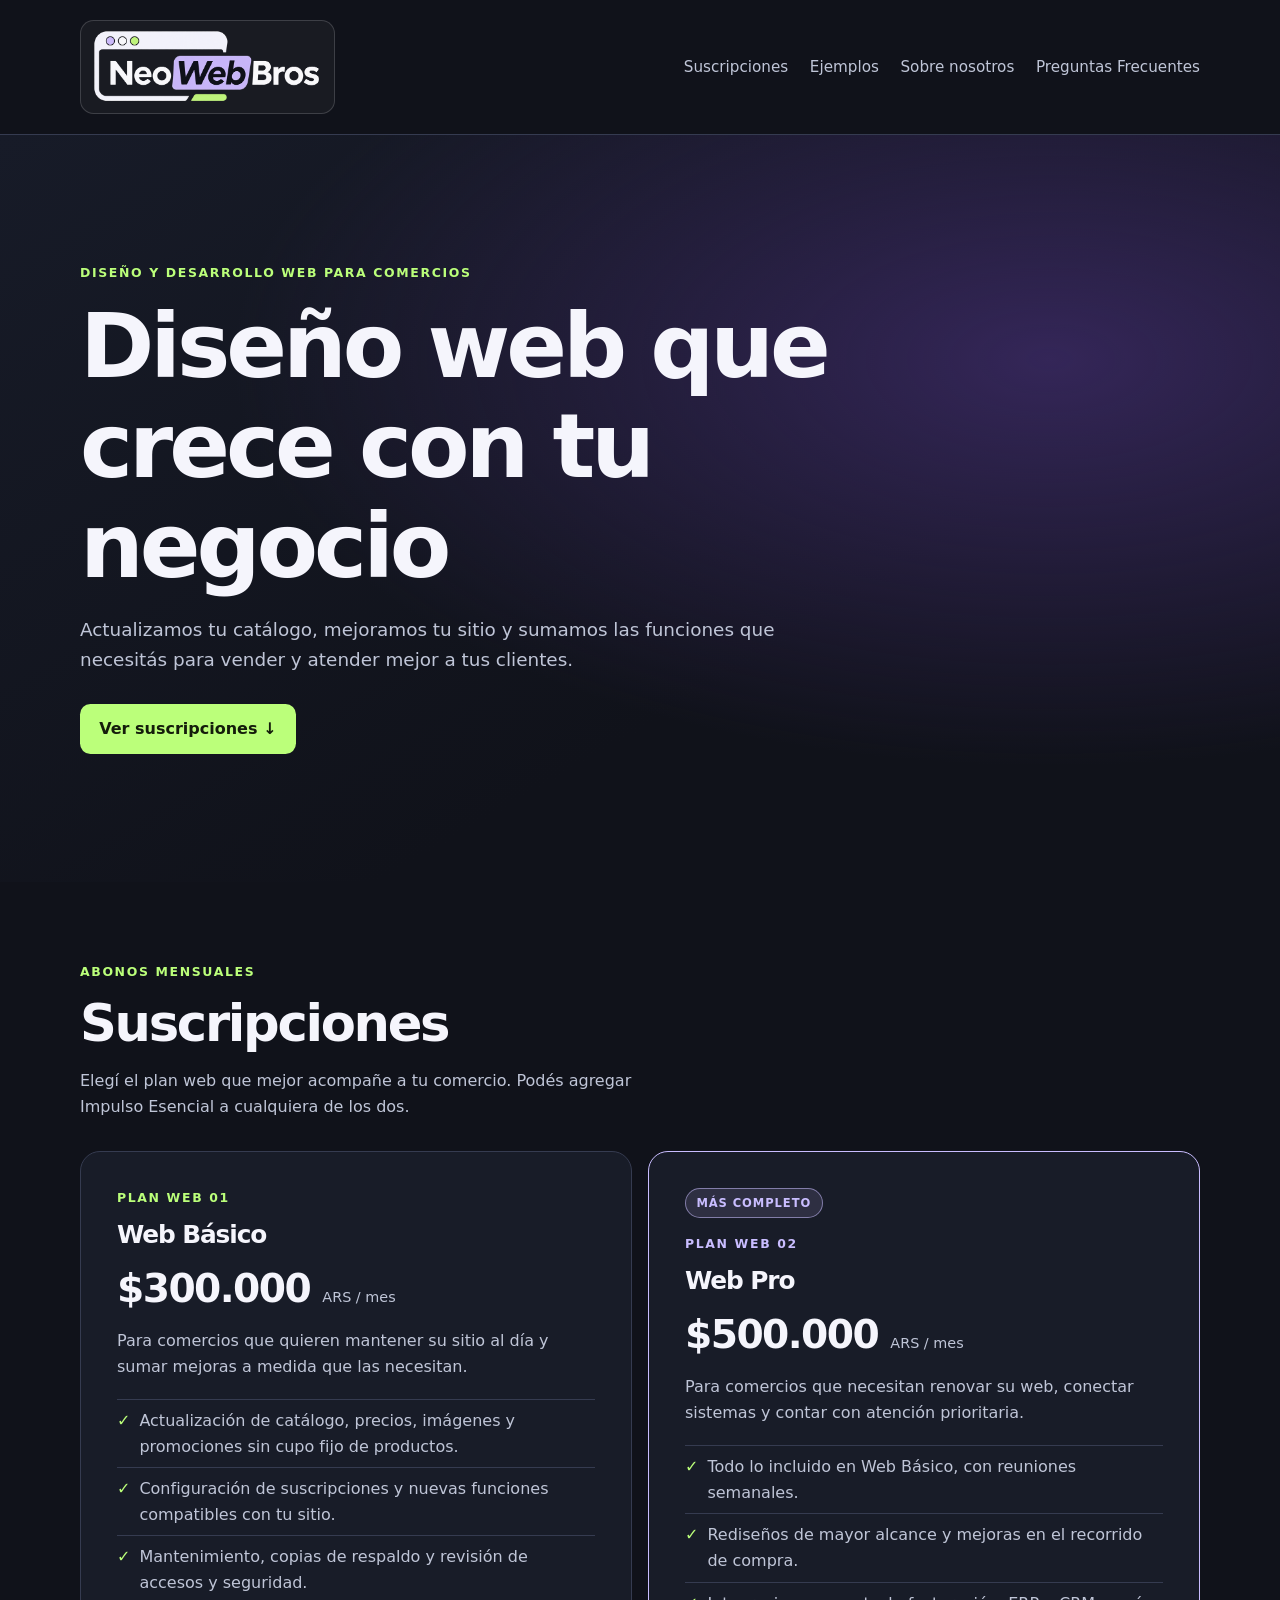
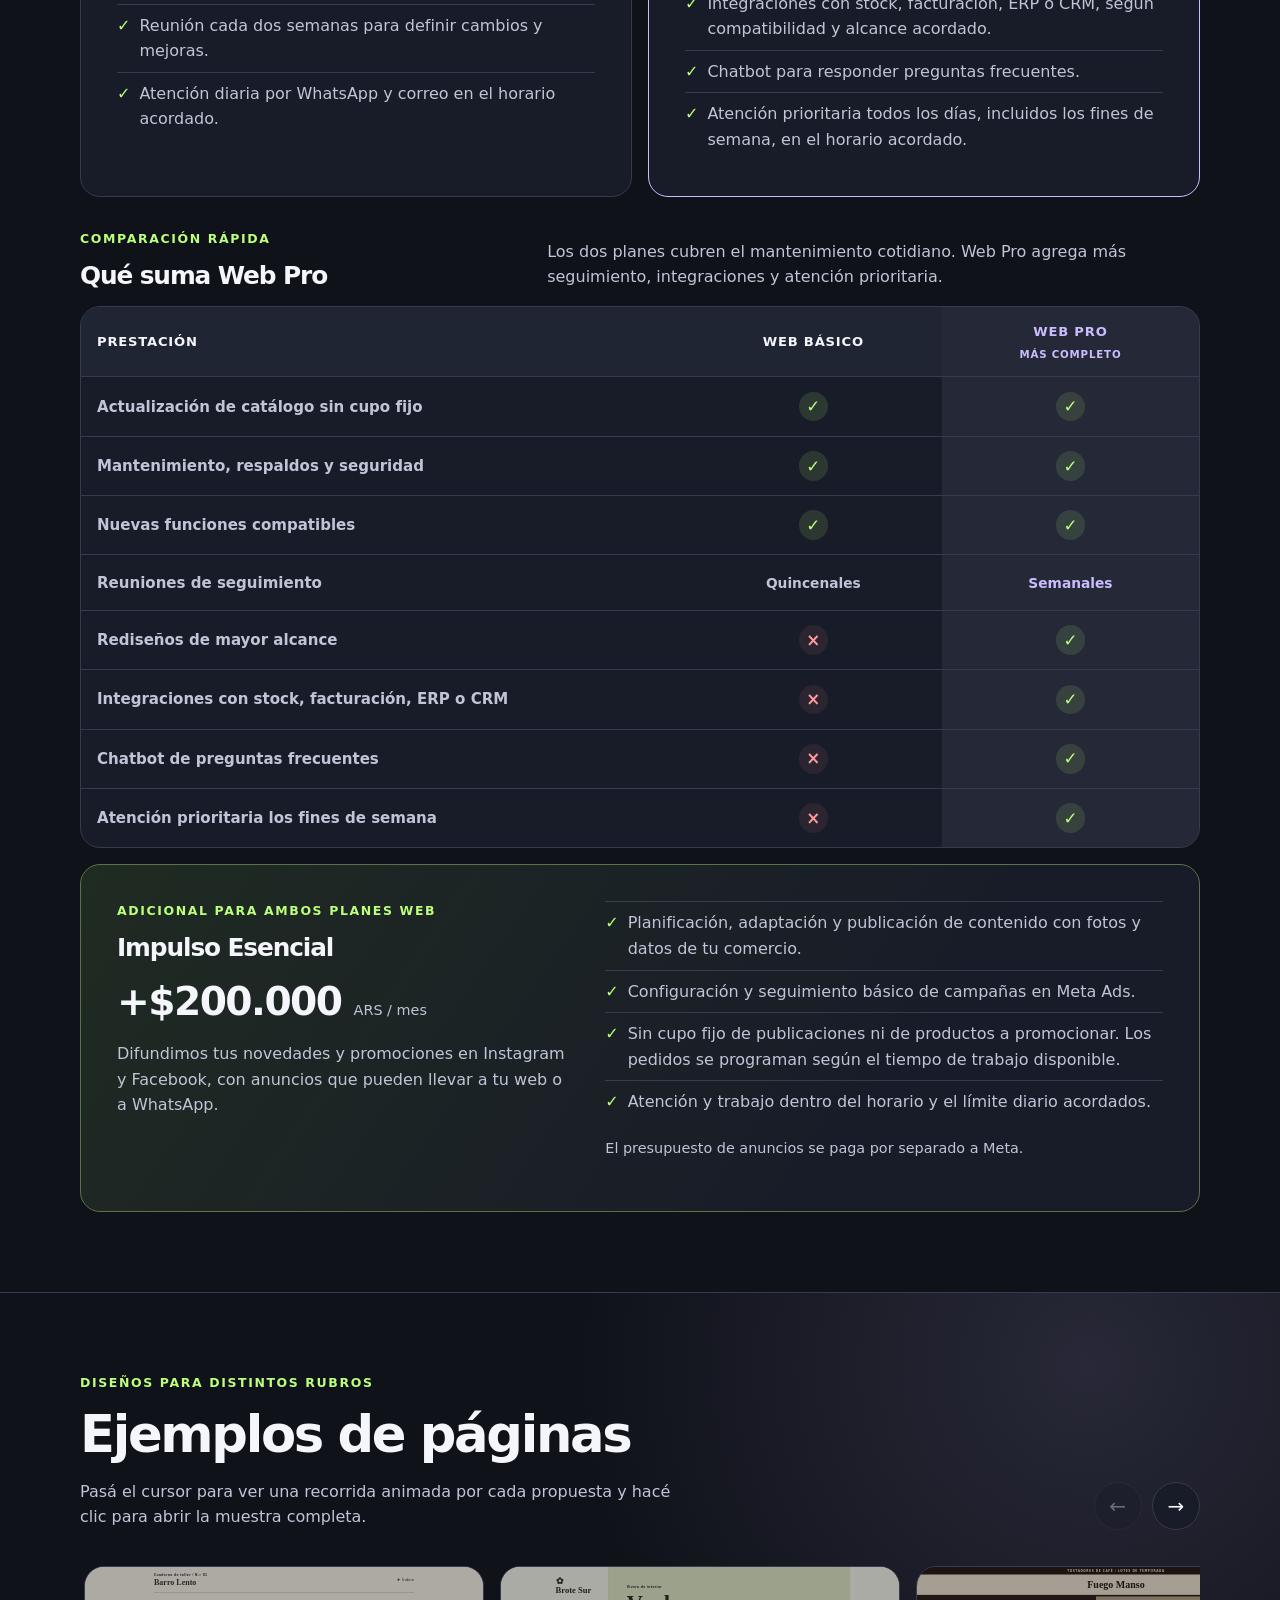
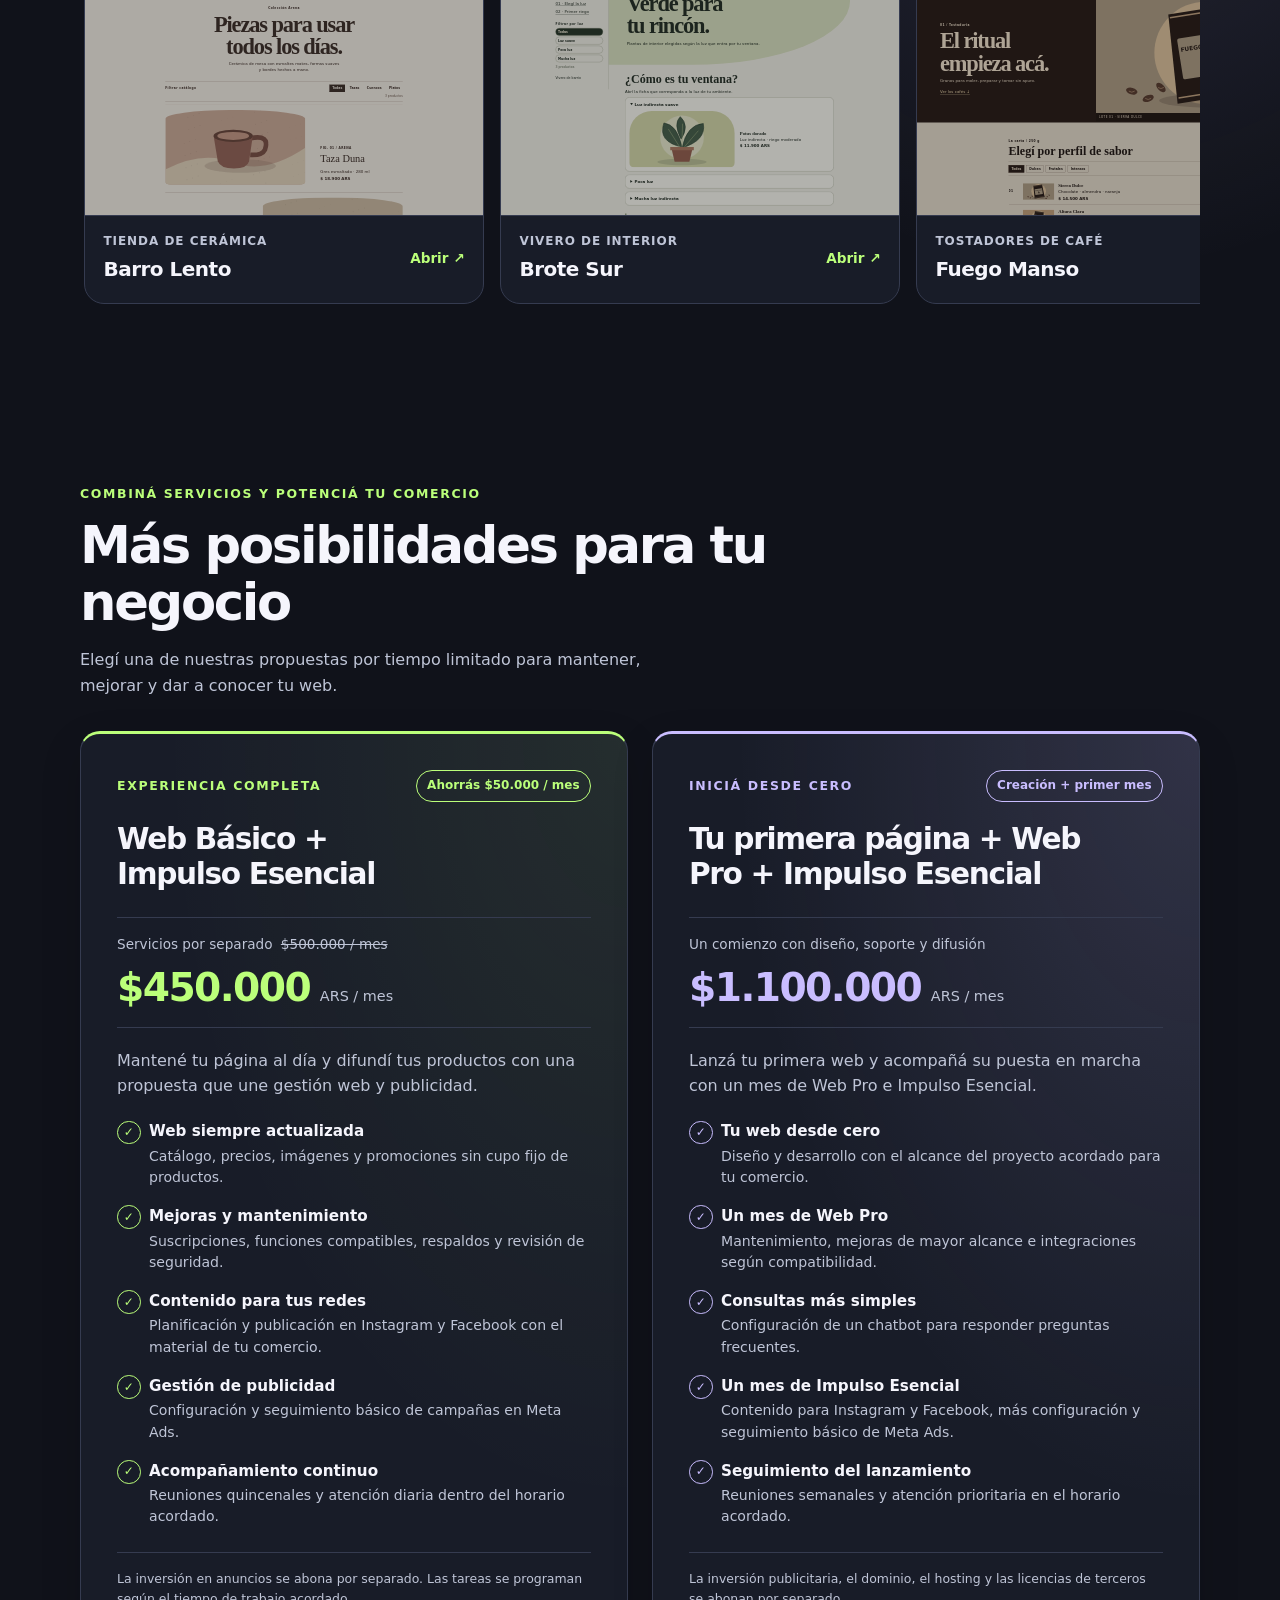
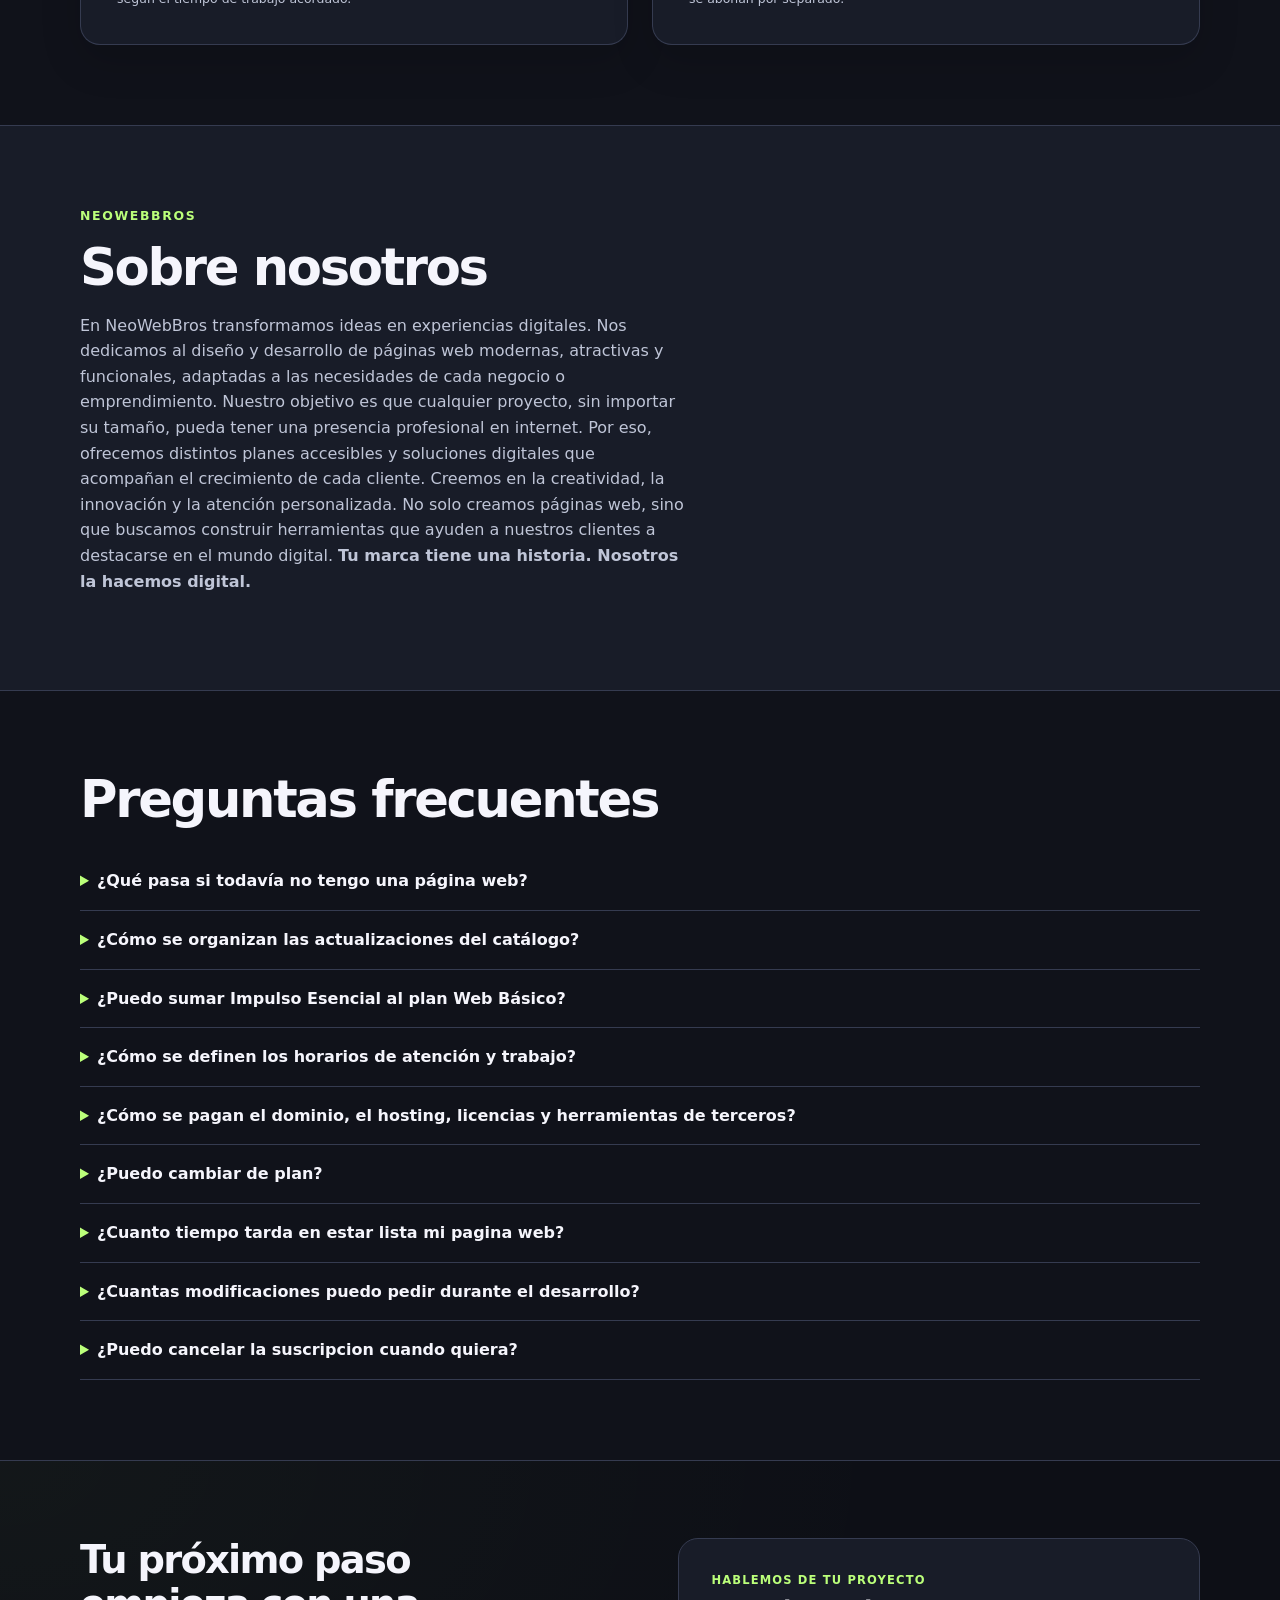
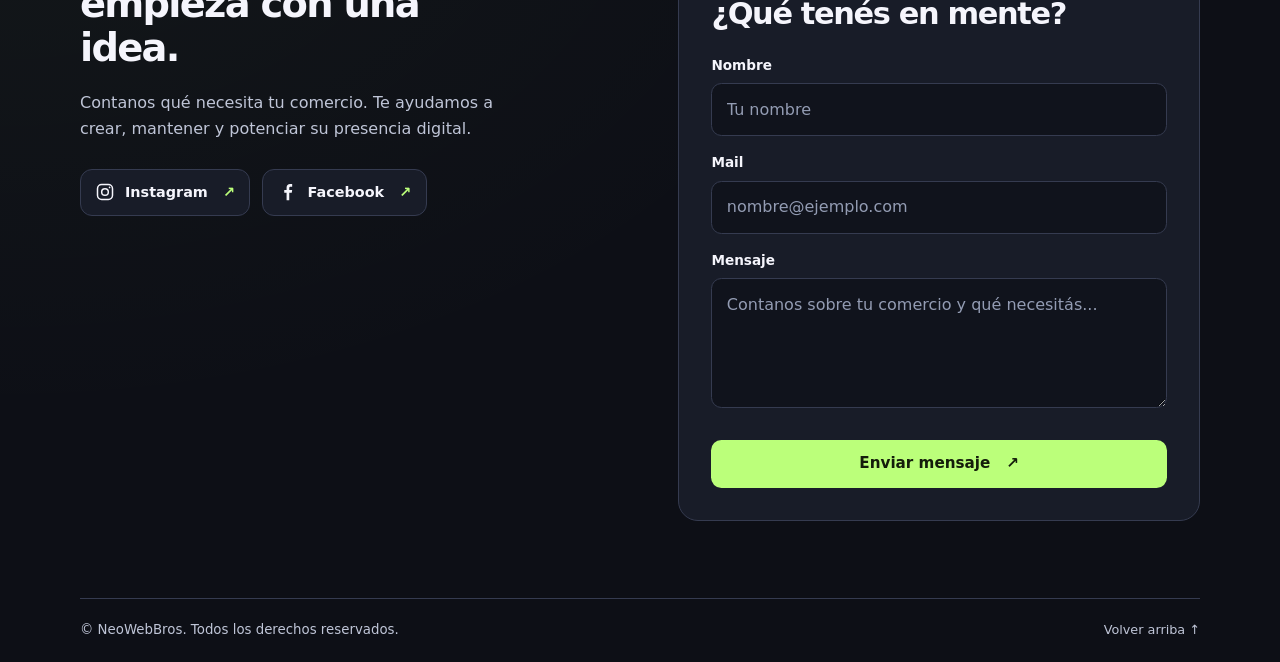
==== index.html @ d414bd56 "Update index.html" ====
<!DOCTYPE html>
<html lang="es-AR">
  <head>
    <meta charset="utf-8" />
    <meta name="viewport" content="width=device-width, initial-scale=1" />
    <meta name="description" content="Diseño, desarrollo y mantenimiento web para comercios en Argentina. Mejoramos tu catálogo, la experiencia de compra y tu presencia digital." />
    <meta name="robots" content="index, follow, max-image-preview:large" />
    <meta name="color-scheme" content="dark" />
    <meta name="theme-color" content="#10121a" />
    <meta property="og:locale" content="es_AR" />
    <meta property="og:type" content="website" />
    <meta property="og:site_name" content="NeoWebBros" />
    <meta property="og:url" content="https://neowebbros.onrender.com/" />
    <meta property="og:title" content="Diseño y desarrollo web para comercios | NeoWebBros" />
    <meta property="og:description" content="Mantenimiento, mejoras e integraciones para que la web de tu comercio crezca con tu negocio." />
    <meta property="og:image" content="https://neowebbros.onrender.com/public/neowebbros-logo-header.png" />
    <meta property="og:image:width" content="720" />
    <meta property="og:image:height" content="241" />
    <meta property="og:image:alt" content="NeoWebBros — Diseño y desarrollo web" />
    <meta name="twitter:card" content="summary" />
    <meta name="twitter:title" content="Diseño y desarrollo web para comercios | NeoWebBros" />
    <meta name="twitter:description" content="Mantenimiento, mejoras e integraciones para que la web de tu comercio crezca con tu negocio." />
    <meta name="twitter:image" content="https://neowebbros.onrender.com/public/neowebbros-logo-header.png" />
    <meta name="twitter:image:alt" content="NeoWebBros — Diseño y desarrollo web" />
    <link rel="icon" type="image/svg+xml" href="public/neowebbros-concepto-2.svg" />
    <link rel="icon" type="image/x-icon" href="public/neowebbros-favicon.ico" />
    <link rel="apple-touch-icon" href="public/neowebbros-concepto-2.png" />
    <link rel="canonical" href="https://neowebbros.onrender.com/" />
    <link rel="preload" as="image" href="public/neowebbros-logo-header.png" fetchpriority="high" />
    <title>Diseño y desarrollo web para comercios | NeoWebBros</title>
    <link rel="stylesheet" href="css/main.css" />
    <script type="application/ld+json">
      {
        "@context": "https://schema.org",
        "@graph": [
          {
            "@type": "ProfessionalService",
            "@id": "https://neowebbros.onrender.com/#organization",
            "name": "NeoWebBros",
            "url": "https://neowebbros.onrender.com/",
            "logo": "https://neowebbros.onrender.com/public/neowebbros-logo-header.png",
            "description": "Diseño, desarrollo, mantenimiento web y publicidad digital para comercios.",
            "areaServed": {
              "@type": "Country",
              "name": "Argentina"
            },
            "serviceType": [
              "Diseño web",
              "Desarrollo web",
              "Mantenimiento web",
              "Publicidad digital"
            ]
          },
          {
            "@type": "FAQPage",
            "@id": "https://neowebbros.onrender.com/#preguntas-frecuentes",
            "url": "https://neowebbros.onrender.com/#preguntas-frecuentes",
            "inLanguage": "es-AR",
            "mainEntity": [
              {
                "@type": "Question",
                "name": "¿Qué pasa si todavía no tengo una página web?",
                "acceptedAnswer": {
                  "@type": "Answer",
                  "text": "La creación de un sitio desde cero se cotiza como un proyecto aparte. Una vez en funcionamiento, podés elegir un abono para mantenerlo y seguir mejorándolo."
                }
              },
              {
                "@type": "Question",
                "name": "¿Cómo se organizan las actualizaciones del catálogo?",
                "acceptedAnswer": {
                  "@type": "Answer",
                  "text": "Nos compartís las fotos, los precios y las descripciones. Priorizamos los cambios con vos y los programamos según la disponibilidad de trabajo del plan."
                }
              },
              {
                "@type": "Question",
                "name": "¿Puedo sumar Impulso Esencial al plan Web Básico?",
                "acceptedAnswer": {
                  "@type": "Answer",
                  "text": "Sí. El adicional se puede contratar con Web Básico o Web Pro por $200.000 ARS al mes. El presupuesto destinado a los anuncios se abona por separado."
                }
              },
              {
                "@type": "Question",
                "name": "¿Cómo se definen los horarios de atención y trabajo?",
                "acceptedAnswer": {
                  "@type": "Answer",
                  "text": "Al contratar coordinamos la franja de atención. Para Impulso Esencial también acordamos el límite de trabajo por día y las prioridades del calendario."
                }
              },
              {
                "@type": "Question",
                "name": "¿Cómo se pagan el dominio, el hosting y las licencias?",
                "acceptedAnswer": {
                  "@type": "Answer",
                  "text": "Los costos de dominio, hosting y herramientas de terceros se abonan por separado cuando corresponden."
                }
              }
            ]
          }
        ]
      }
    </script>
  </head>
  <body id="inicio">
    <header class="site-header">
      <div class="container header-inner">
        <a class="brand header-brand" href="#inicio">
          <img class="brand-logo" src="public/neowebbros-logo-header.png" width="720" height="241" alt="NeoWebBros — Diseño y desarrollo web" fetchpriority="high" decoding="async" />
        </a>
        <nav aria-label="Navegación principal">
          <ul>
            <li>
              <a href="#suscripciones">Suscripciones</a>
            </li>
            <li>
              <a href="#proyectos">Ejemplos</a>
            </li>
            <li>
              <a href="#sobre-nosotros">Sobre nosotros</a>
            </li>
            <li>
              <a href="#preguntas-frecuentes">Preguntas Frecuentes</a>
            </li>
          </ul>
        </nav>
      </div>
    </header>
    <main>
      <section class="hero" aria-labelledby="titulo">
        <div class="container">
          <p class="eyebrow">Diseño y desarrollo web para comercios</p>
          <h1 id="titulo">Diseño web que crece con tu negocio</h1>
          <p>
          Actualizamos tu catálogo, mejoramos tu sitio y sumamos
          las funciones que necesitás para vender y atender mejor a tus clientes.
        </p>
          <a class="button" href="#suscripciones">Ver suscripciones ↓</a>
        </div>
      </section>
      <section class="section container" id="suscripciones" aria-labelledby="titulo-planes">
        <p class="eyebrow">Abonos mensuales</p>
        <h2 id="titulo-planes">Suscripciones</h2>
        <p class="section-intro">
        Elegí el plan web que mejor acompañe a tu comercio.
        Podés agregar Impulso Esencial a cualquiera de los dos.
      </p>
        <div class="plan-grid">
          <article class="card">
            <p class="eyebrow">Plan web 01</p>
            <h3>Web Básico</h3>
            <p class="price">$300.000 <small>ARS / mes</small></p>
            <p>
            Para comercios que quieren mantener su sitio al día
            y sumar mejoras a medida que las necesitan.
          </p>
            <ul class="features">
              <li>Actualización de catálogo, precios, imágenes y promociones sin cupo fijo de productos.</li>
              <li>Configuración de suscripciones y nuevas funciones compatibles con tu sitio.</li>
              <li>Mantenimiento, copias de respaldo y revisión de accesos y seguridad.</li>
              <li>Reunión cada dos semanas para definir cambios y mejoras.</li>
              <li>Atención diaria por WhatsApp y correo en el horario acordado.</li>
            </ul>
          </article>
          <article class="card card-pro">
            <span class="plan-recommendation">Más completo</span>
            <p class="eyebrow">Plan web 02</p>
            <h3>Web Pro</h3>
            <p class="price">$500.000 <small>ARS / mes</small></p>
            <p>
            Para comercios que necesitan renovar su web, conectar
            sistemas y contar con atención prioritaria.
          </p>
            <ul class="features">
              <li>Todo lo incluido en Web Básico, con reuniones semanales.</li>
              <li>Rediseños de mayor alcance y mejoras en el recorrido de compra.</li>
              <li>Integraciones con stock, facturación, ERP o CRM, según compatibilidad y alcance acordado.</li>
              <li>Chatbot para responder preguntas frecuentes.</li>
              <li>Atención prioritaria todos los días, incluidos los fines de semana, en el horario acordado.</li>
            </ul>
          </article>
        </div>
        <section class="plan-comparison" aria-labelledby="titulo-comparacion">
          <div class="comparison-heading">
            <div>
              <p class="eyebrow">Comparación rápida</p>
              <h3 id="titulo-comparacion">Qué suma Web Pro</h3>
            </div>
            <p>Los dos planes cubren el mantenimiento cotidiano. Web Pro agrega más seguimiento, integraciones y atención prioritaria.</p>
          </div>
          <div class="comparison-table-wrap" tabindex="0" aria-label="Tabla comparativa de los planes Web Básico y Web Pro">
            <table class="comparison-table">
              <caption class="sr-only">Servicios incluidos en Web Básico y Web Pro</caption>
              <thead>
                <tr>
                  <th scope="col">Prestación</th>
                  <th scope="col">Web Básico</th>
                  <th class="pro-column" scope="col">
                    Web Pro
                    <span>Más completo</span>
                  </th>
                </tr>
              </thead>
              <tbody>
                <tr>
                  <th scope="row">Actualización de catálogo sin cupo fijo</th>
                  <td><span class="comparison-status included" role="img" aria-label="Incluido">✓</span></td>
                  <td class="pro-column"><span class="comparison-status included" role="img" aria-label="Incluido">✓</span></td>
                </tr>
                <tr>
                  <th scope="row">Mantenimiento, respaldos y seguridad</th>
                  <td><span class="comparison-status included" role="img" aria-label="Incluido">✓</span></td>
                  <td class="pro-column"><span class="comparison-status included" role="img" aria-label="Incluido">✓</span></td>
                </tr>
                <tr>
                  <th scope="row">Nuevas funciones compatibles</th>
                  <td><span class="comparison-status included" role="img" aria-label="Incluido">✓</span></td>
                  <td class="pro-column"><span class="comparison-status included" role="img" aria-label="Incluido">✓</span></td>
                </tr>
                <tr>
                  <th scope="row">Reuniones de seguimiento</th>
                  <td><span class="comparison-detail">Quincenales</span></td>
                  <td class="pro-column"><span class="comparison-detail comparison-detail-pro">Semanales</span></td>
                </tr>
                <tr>
                  <th scope="row">Rediseños de mayor alcance</th>
                  <td><span class="comparison-status excluded" role="img" aria-label="No incluido">×</span></td>
                  <td class="pro-column"><span class="comparison-status included" role="img" aria-label="Incluido">✓</span></td>
                </tr>
                <tr>
                  <th scope="row">Integraciones con stock, facturación, ERP o CRM</th>
                  <td><span class="comparison-status excluded" role="img" aria-label="No incluido">×</span></td>
                  <td class="pro-column"><span class="comparison-status included" role="img" aria-label="Incluido">✓</span></td>
                </tr>
                <tr>
                  <th scope="row">Chatbot de preguntas frecuentes</th>
                  <td><span class="comparison-status excluded" role="img" aria-label="No incluido">×</span></td>
                  <td class="pro-column"><span class="comparison-status included" role="img" aria-label="Incluido">✓</span></td>
                </tr>
                <tr>
                  <th scope="row">Atención prioritaria los fines de semana</th>
                  <td><span class="comparison-status excluded" role="img" aria-label="No incluido">×</span></td>
                  <td class="pro-column"><span class="comparison-status included" role="img" aria-label="Incluido">✓</span></td>
                </tr>
              </tbody>
            </table>
          </div>
        </section>
        <article class="card addon">
          <div>
            <p class="eyebrow">Adicional para ambos planes web</p>
            <h3>Impulso Esencial</h3>
            <p class="price">+$200.000 <small>ARS / mes</small></p>
            <p>
            Difundimos tus novedades y promociones en Instagram y Facebook,
            con anuncios que pueden llevar a tu web o a WhatsApp.
          </p>
          </div>
          <div>
            <ul class="features">
              <li>Planificación, adaptación y publicación de contenido con fotos y datos de tu comercio.</li>
              <li>Configuración y seguimiento básico de campañas en Meta Ads.</li>
              <li>Sin cupo fijo de publicaciones ni de productos a promocionar. Los pedidos se programan según el tiempo de trabajo disponible.</li>
              <li>Atención y trabajo dentro del horario y el límite diario acordados.</li>
            </ul>
            <p class="note">El presupuesto de anuncios se paga por separado a Meta.</p>
          </div>
        </article>
      </section>
      <section class="section showcase" id="proyectos" aria-labelledby="titulo-proyectos">
        <div class="container">
          <div class="showcase-heading">
            <div>
              <p class="eyebrow">Diseños para distintos rubros</p>
              <h2 id="titulo-proyectos">Ejemplos de páginas</h2>
              <p class="section-intro">
                Pasá el cursor para ver una recorrida animada por cada propuesta y hacé clic para abrir la muestra completa.
              </p>
            </div>
            <div class="carousel-controls" aria-label="Controles del carrusel">
              <button class="carousel-button" type="button" data-carousel-previous aria-label="Ver ejemplos anteriores">
                <span aria-hidden="true">←</span>
              </button>
              <button class="carousel-button" type="button" data-carousel-next aria-label="Ver más ejemplos">
                <span aria-hidden="true">→</span>
              </button>
            </div>
          </div>
          <div class="project-carousel" data-carousel>
            <div class="project-track" data-carousel-track tabindex="0" aria-label="Ejemplos de sitios web">
              <a class="project-card" href="pages/barro-lento.html" target="_blank" rel="noopener noreferrer" aria-label="Barro Lento, tienda de cerámica. Abrir muestra en una pestaña nueva">
                <span class="project-preview project-preview-clay" aria-hidden="true">
                  <iframe src="pages/barro-lento.html" title="Vista previa de Barro Lento" loading="lazy" tabindex="-1"></iframe>
                </span>
                <span class="project-meta">
                  <span>
                    <small>Tienda de cerámica</small>
                    <strong>Barro Lento</strong>
                  </span>
                  <span class="project-cta" aria-hidden="true">Abrir ↗</span>
                </span>
              </a>
              <a class="project-card" href="pages/brote-sur.html" target="_blank" rel="noopener noreferrer" aria-label="Brote Sur, vivero de interior. Abrir muestra en una pestaña nueva">
                <span class="project-preview project-preview-plant" aria-hidden="true">
                  <iframe src="pages/brote-sur.html" title="Vista previa de Brote Sur" loading="lazy" tabindex="-1"></iframe>
                </span>
                <span class="project-meta">
                  <span>
                    <small>Vivero de interior</small>
                    <strong>Brote Sur</strong>
                  </span>
                  <span class="project-cta" aria-hidden="true">Abrir ↗</span>
                </span>
              </a>
              <a class="project-card" href="pages/fuego-manso.html" target="_blank" rel="noopener noreferrer" aria-label="Fuego Manso, tostadores de café. Abrir muestra en una pestaña nueva">
                <span class="project-preview project-preview-coffee" aria-hidden="true">
                  <iframe src="pages/fuego-manso.html" title="Vista previa de Fuego Manso" loading="lazy" tabindex="-1"></iframe>
                </span>
                <span class="project-meta">
                  <span>
                    <small>Tostadores de café</small>
                    <strong>Fuego Manso</strong>
                  </span>
                  <span class="project-cta" aria-hidden="true">Abrir ↗</span>
                </span>
              </a>
              <a class="project-card" href="pages/pixel-arcade.html" target="_blank" rel="noopener noreferrer" aria-label="Pixel Arcade, tienda retro. Abrir muestra en una pestaña nueva">
                <span class="project-preview project-preview-arcade" aria-hidden="true">
                  <iframe src="pages/pixel-arcade.html" title="Vista previa de Pixel Arcade" loading="lazy" tabindex="-1"></iframe>
                </span>
                <span class="project-meta">
                  <span>
                    <small>Tienda retro</small>
                    <strong>Pixel Arcade</strong>
                  </span>
                  <span class="project-cta" aria-hidden="true">Abrir ↗</span>
                </span>
              </a>
              <a class="project-card" href="pages/ritmo-calle.html" target="_blank" rel="noopener noreferrer" aria-label="Ritmo Calle, indumentaria urbana. Abrir muestra en una pestaña nueva">
                <span class="project-preview project-preview-street" aria-hidden="true">
                  <iframe src="pages/ritmo-calle.html" title="Vista previa de Ritmo Calle" loading="lazy" tabindex="-1"></iframe>
                </span>
                <span class="project-meta">
                  <span>
                    <small>Indumentaria urbana</small>
                    <strong>Ritmo Calle</strong>
                  </span>
                  <span class="project-cta" aria-hidden="true">Abrir ↗</span>
                </span>
              </a>
            </div>
          </div>
        </div>
      </section>
    <section class="section container offers" id="ofertas" aria-labelledby="titulo-ofertas">
      <header class="offers-heading">
        <p class="eyebrow">Combiná servicios y potenciá tu comercio</p>
        <h2 id="titulo-ofertas">Más posibilidades para tu negocio</h2>
        <p class="section-intro">Elegí una de nuestras propuestas por tiempo limitado para mantener, mejorar y dar a conocer tu web.</p>
      </header>

      <div class="offers-grid">
        <article class="card offer-card">
          <div class="offer-topline">
            <p class="eyebrow">Experiencia completa</p>
            <span class="offer-badge">Ahorrás $50.000 / mes</span>
          </div>
          <h3>Web Básico + Impulso Esencial</h3>
          <div class="offer-pricing">
            <p class="offer-reference">Servicios por separado <s>$500.000 / mes</s></p>
            <p class="price">$450.000 <small>ARS / mes</small></p>
          </div>
          <p class="offer-description">Mantené tu página al día y difundí tus productos con una propuesta que une gestión web y publicidad.</p>
          <ul class="offer-features">
            <li><strong>Web siempre actualizada</strong><span>Catálogo, precios, imágenes y promociones sin cupo fijo de productos.</span></li>
            <li><strong>Mejoras y mantenimiento</strong><span>Suscripciones, funciones compatibles, respaldos y revisión de seguridad.</span></li>
            <li><strong>Contenido para tus redes</strong><span>Planificación y publicación en Instagram y Facebook con el material de tu comercio.</span></li>
            <li><strong>Gestión de publicidad</strong><span>Configuración y seguimiento básico de campañas en Meta Ads.</span></li>
            <li><strong>Acompañamiento continuo</strong><span>Reuniones quincenales y atención diaria dentro del horario acordado.</span></li>
          </ul>
          <p class="offer-note">La inversión en anuncios se abona por separado. Las tareas se programan según el tiempo de trabajo acordado.</p>
        </article>

        <article class="card offer-card offer-card-launch">
          <div class="offer-topline">
            <p class="eyebrow">Iniciá desde cero</p>
            <span class="offer-badge">Creación + primer mes</span>
          </div>
          <h3>Tu primera página + Web Pro + Impulso Esencial</h3>
          <div class="offer-pricing">
            <p class="offer-reference">Un comienzo con diseño, soporte y difusión</p>
            <p class="price">$1.100.000 <small>ARS / mes</small></p>
          </div>
          <p class="offer-description">Lanzá tu primera web y acompañá su puesta en marcha con un mes de Web Pro e Impulso Esencial.</p>
          <ul class="offer-features">
            <li><strong>Tu web desde cero</strong><span>Diseño y desarrollo con el alcance del proyecto acordado para tu comercio.</span></li>
            <li><strong>Un mes de Web Pro</strong><span>Mantenimiento, mejoras de mayor alcance e integraciones según compatibilidad.</span></li>
            <li><strong>Consultas más simples</strong><span>Configuración de un chatbot para responder preguntas frecuentes.</span></li>
            <li><strong>Un mes de Impulso Esencial</strong><span>Contenido para Instagram y Facebook, más configuración y seguimiento básico de Meta Ads.</span></li>
            <li><strong>Seguimiento del lanzamiento</strong><span>Reuniones semanales y atención prioritaria en el horario acordado.</span></li>
          </ul>
          <p class="offer-note">La inversión publicitaria, el dominio, el hosting y las licencias de terceros se abonan por separado.</p>
        </article>
      </div>
    </section>

      <section class="section about" id="sobre-nosotros" aria-labelledby="titulo-nosotros">
        <div class="container">
          <p class="eyebrow">NeoWebBros</p>
          <h2 id="titulo-nosotros">Sobre nosotros</h2>
          <p class="section-intro">
            En NeoWebBros transformamos ideas en experiencias digitales. Nos dedicamos al diseño y desarrollo de páginas web modernas, atractivas y funcionales, adaptadas a las necesidades de cada negocio o emprendimiento.

            Nuestro objetivo es que cualquier proyecto, sin importar su tamaño, pueda tener una presencia profesional en internet. Por eso, ofrecemos distintos planes accesibles y soluciones digitales que acompañan el crecimiento de cada cliente.

            Creemos en la creatividad, la innovación y la atención personalizada. No solo creamos páginas web, sino que buscamos construir herramientas que ayuden a nuestros clientes a destacarse en el mundo digital.

            <b>Tu marca tiene una historia. Nosotros la hacemos digital.</b>
        </p>
        </div>
      </section>
      <section class="section container" id="preguntas-frecuentes" aria-labelledby="titulo-faq">
        <h2 id="titulo-faq">Preguntas frecuentes</h2>
        <div class="faq">
          <details>
            <summary>¿Qué pasa si todavía no tengo una página web?</summary>
            <p>La creación de un sitio desde cero se cotiza como un proyecto aparte. Una vez en funcionamiento, podés elegir un abono para mantenerlo y seguir mejorándolo.</p>
          </details>
          <details>
            <summary>¿Cómo se organizan las actualizaciones del catálogo?</summary>
            <p>Nosotros sacamos las fotos y videos de tus productos con equipamiento de la mejor calidad y vos nos pasás los precios y las descripciones. Priorizamos los cambios con vos y los programamos según la disponibilidad de trabajo del plan.</p>
          </details>
          <details>
            <summary>¿Puedo sumar Impulso Esencial al plan Web Básico?</summary>
            <p>Sí. El adicional se puede contratar con Web Básico o Web Pro por $200.000 ARS al mes. El presupuesto destinado a los anuncios se abona por separado.</p>
          </details>
          <details>
            <summary>¿Cómo se definen los horarios de atención y trabajo?</summary>
            <p>Al contratar cualquiera de los servicios, coordinamos la franja de atención y las prioridades del calendario.</p>
          </details>
          <details>
            <summary>¿Cómo se pagan el dominio, el hosting, licencias y herramientas de terceros?</summary>
            <p>Los costos de dominio, hosting y herramientas de terceros se abonan por separado cuando corresponden.</p>
          </details>
          <details>
            <summary>¿Puedo cambiar de plan?</summary>
            <p>¡Por supuesto! Si quieres cambiar de plan puedes hacerlo al proximo mes sin problema alguno. En caso de querer cambiar de plan dentro del mismo mes, contactanos para abordar tu situación.</p>
          </details>
          <details>
            <summary>¿Cuanto tiempo tarda en estar lista mi pagina web?</summary>
            <p>El tiempo de desarrollo depende del plan contratado y de la complejidad del proyecto. Una vez que recibimos toda la información y el material necesario, comenzamos a trabajar para entregar tu página web lo antes posible, sin descuidar la calidad y los detalles.</p>
          </details>
          <details>
            <summary>¿Cuantas modificaciones puedo pedir durante el desarrollo?</summary>
            <p>En cada reunion realizada se pueden pedir cualquier cantidad de moficicaciones que el cliente quiera.</p>
          </details>
          <details>
            <summary>¿Puedo cancelar la suscripcion cuando quiera?</summary>
            <p>¡Sí! En NeoWebBros queremos que tengas total libertad. Podés cancelar tu suscripción cuando lo desees, sin compromisos de permanencia. La cancelación evitará futuras renovaciones, y el servicio continuará activo hasta que finalice el período ya abonado.</p>
          </details>
        </div>
      </section>
    </main>

<footer class="nwb-footer" id="contacto">
  <div class="container nwb-footer-grid">
    <div class="nwb-footer-info">

      <h2>Tu próximo paso empieza con una idea.</h2>

      <p>
        Contanos qué necesita tu comercio. Te ayudamos a crear,
        mantener y potenciar su presencia digital.
      </p>

      <div class="nwb-socials" aria-label="Nuestras redes sociales">
        <a
          class="nwb-social-button"
          href="https://www.instagram.com/neowebbros/"
          target="_blank"
          rel="noopener noreferrer"
          aria-label="Instagram de NeoWebBros, abre en otra pestaña"
        >
          <svg
            viewBox="0 0 24 24"
            fill="none"
            stroke="currentColor"
            stroke-width="1.8"
            aria-hidden="true"
          >
            <rect x="3" y="3" width="18" height="18" rx="5"></rect>
            <circle cx="12" cy="12" r="4"></circle>
            <circle cx="17.5" cy="6.5" r="1" fill="currentColor" stroke="none"></circle>
          </svg>
          Instagram
          <span aria-hidden="true">↗</span>
        </a>

        <a
          class="nwb-social-button"
          href="https://www.facebook.com/profile.php?id=61596649251829"
          target="_blank"
          rel="noopener noreferrer"
          aria-label="Facebook de NeoWebBros, abre en otra pestaña"
        >
          <svg viewBox="0 0 24 24" fill="currentColor" aria-hidden="true">
            <path d="M13.5 22v-9h3l.5-3.5h-3.5V7.3c0-1 .3-1.7 1.8-1.7H17V2.5c-.8-.1-1.7-.2-2.5-.2-2.5 0-4.2 1.5-4.2 4.3v2.9H7.5V13h2.8v9z"></path>
          </svg>
          Facebook
          <span aria-hidden="true">↗</span>
        </a>
      </div>
    </div>

    <section class="nwb-contact" aria-labelledby="nwb-contact-title">
      <p class="nwb-contact-eyebrow">Hablemos de tu proyecto</p>
      <h2 id="nwb-contact-title">¿Qué tenés en mente?</h2>

      <form id="nwb-contact-form" class="nwb-contact-form">
        <div class="nwb-field">
          <label for="nwb-name">Nombre</label>
          <input
            id="nwb-name"
            name="nombre"
            type="text"
            placeholder="Tu nombre"
            autocomplete="name"
            maxlength="100"
            required
          >
        </div>

        <div class="nwb-field">
          <label for="nwb-email">Mail</label>
          <input
            id="nwb-email"
            name="email"
            type="email"
            placeholder="nombre@ejemplo.com"
            autocomplete="email"
            maxlength="254"
            required
          >
        </div>

        <div class="nwb-field">
          <label for="nwb-message">Mensaje</label>
          <textarea
            id="nwb-message"
            name="mensaje"
            rows="4"
            placeholder="Contanos sobre tu comercio y qué necesitás..."
            maxlength="3000"
            required
          ></textarea>
        </div>

        <p class="nwb-form-note">

        </p>

        <button class="nwb-submit" type="submit">
          Enviar mensaje
          <span aria-hidden="true">↗</span>
        </button>
      </form>
    </section>
  </div>

  <div class="container nwb-footer-bottom">
    <small>© NeoWebBros. Todos los derechos reservados.</small>
    <a href="#inicio">Volver arriba ↑</a>
  </div>
</footer>

<dialog class="nwb-dialog" id="nwb-success" aria-labelledby="nwb-success-title">
  <div class="nwb-dialog-icon" aria-hidden="true">✓</div>
  <h2 id="nwb-success-title">¡Mensaje enviado!</h2>


  <form method="dialog">
    <button class="nwb-submit" autofocus>Entendido</button>
  </form>
</dialog>
    <script src="js/main.js" defer></script>
    <script src="js/formulario-footer.js" defer></script>
  </body>
</html>
---- css/main.css ----
:root {
  --background: #10121a;
  --surface: #181c28;
  --border: #353b50;
  --text: #f5f5fc;
  --muted: #bfc5d7;
  --accent: #bbff7a;
  --lavender: #c9bdff;
  --radius: 1.25rem;
}

html {
  scroll-behavior: smooth;
}

* {
  box-sizing: border-box;
}

body {
  margin: 0;
  background: var(--background);
  color: var(--text);
  font-family: system-ui, sans-serif;
  line-height: 1.6;
}

a {
  color: inherit;
}

:focus-visible {
  outline: 3px solid var(--accent);
  outline-offset: 5px;
}

.container {
  width: min(70rem, calc(100% - 2.5rem));
  margin-inline: auto;
}

.site-header {
  border-bottom: 1px solid var(--border);
}

.header-inner {
  display: flex;
  align-items: center;
  justify-content: space-between;
  flex-wrap: wrap;
  gap: 1rem 2rem;
  padding-block: 1.25rem;
}

.brand {
  display: inline-flex;
  align-items: center;
  gap: .65rem;
  font-size: 1.2rem;
  font-weight: 850;
  letter-spacing: -.04em;
  text-decoration: none;
}

.header-brand {
  flex: 0 0 auto;
  max-width: 100%;
  padding: .45rem .65rem;
  border: 1px solid rgba(255, 255, 255, .16);
  border-radius: .85rem;
  background: rgba(255, 255, 255, .04);
  line-height: 0;
  transition: background-color .2s ease, border-color .2s ease, box-shadow .2s ease, transform .2s ease;
}

.header-brand:hover {
  background: rgba(255, 255, 255, .07);
  border-color: var(--lavender);
  box-shadow: 0 .65rem 1.8rem rgba(0, 0, 0, .25);
  transform: translateY(-2px);
}

.brand-logo {
  display: block;
  width: clamp(11rem, 20vw, 14.5rem);
  max-width: 100%;
  height: auto;
  object-fit: contain;
}

nav ul {
  display: flex;
  flex-wrap: wrap;
  gap: .55rem 1.35rem;
  margin: 0;
  padding: 0;
  list-style: none;
}

nav a {
  color: var(--muted);
  font-size: .95rem;
  text-decoration: none;
}

nav a:hover {
  color: var(--accent);
}

.hero {
  padding-block: clamp(4rem, 10vw, 8rem);
  background: radial-gradient(ellipse at 82% 30%, #342658, transparent 55%), linear-gradient(150deg, #171b28, var(--background) 65%);
}

.eyebrow {
  margin: 0 0 .8rem;
  color: var(--accent);
  font-size: .78rem;
  font-weight: 800;
  letter-spacing: .13em;
  text-transform: uppercase;
}

h1, h2, h3 {
  margin: 0;
  line-height: 1.12;
  letter-spacing: -.045em;
}

h1 {
  max-width: 15ch;
  font-size: clamp(2.6rem, 7vw, 5.6rem);
}

h2 {
  font-size: clamp(2rem, 4vw, 3.3rem);
}

h3 {
  font-size: 1.55rem;
}

.hero p:not(.eyebrow), .section-intro {
  max-width: 60ch;
  color: var(--muted);
}

.hero p:not(.eyebrow) {
  font-size: 1.15rem;
}

.button {
  display: inline-block;
  margin-top: .75rem;
  padding: .75rem 1.2rem;
  border-radius: .65rem;
  background: var(--accent);
  color: #141d0b;
  font-weight: 800;
  text-decoration: none;
}

.button:hover {
  background: #d2ffa6;
}

.section {
  padding-block: clamp(3rem, 7vw, 5rem);
  scroll-margin-top: 1rem;
}

.plan-grid {
  display: grid;
  grid-template-columns: repeat(2, minmax(0, 1fr));
  gap: 1rem;
  margin-top: 2rem;
}

.card {
  padding: clamp(1.25rem, 4vw, 2.25rem);
  border: 1px solid var(--border);
  border-radius: var(--radius);
  background: var(--surface);
}

.card-pro {
  position: relative;
  border-color: var(--lavender);
}

.card-pro .eyebrow {
  color: var(--lavender);
}

.plan-recommendation {
  display: inline-block;
  margin-bottom: 1rem;
  padding: .3rem .65rem;
  border: 1px solid rgba(201, 189, 255, .55);
  border-radius: 999px;
  background: rgba(201, 189, 255, .12);
  color: var(--lavender);
  font-size: .72rem;
  font-weight: 850;
  letter-spacing: .08em;
  text-transform: uppercase;
}

.price {
  margin: 1rem 0;
  color: var(--text);
  font-size: clamp(1.65rem, 4vw, 2.45rem);
  font-weight: 850;
  line-height: 1.2;
  letter-spacing: -.04em;
}

.price small {
  color: var(--muted);
  font-size: .9rem;
  font-weight: 500;
  letter-spacing: normal;
}


/* Ofertas — encabezado y distribución */
.offers-heading {
  max-width: 48rem;
  margin-bottom: 2rem;
}

.offers-grid {
  display: grid;
  grid-template-columns: repeat(2, minmax(0, 1fr));
  gap: 1.5rem;
  align-items: stretch;
}

/* Tarjetas — acento propio para cada propuesta */
.offer-card {
  --offer-accent: var(--accent);
  display: flex;
  flex-direction: column;
  min-width: 0;
  border-top: 3px solid var(--offer-accent);
  background:
    radial-gradient(ellipse at top right, #bbff7a14, transparent 60%),
    var(--surface);
  box-shadow: 0 1rem 2.5rem #00000026;
}

.offer-card-launch {
  --offer-accent: var(--lavender);
  background:
    radial-gradient(ellipse at top right, #c9bdff24, transparent 60%),
    var(--surface);
}

.offer-topline {
  display: flex;
  align-items: center;
  justify-content: space-between;
  flex-wrap: wrap;
  gap: .75rem;
  margin-bottom: 1.25rem;
}

.offer-topline .eyebrow {
  margin: 0;
  color: var(--offer-accent);
}

.offer-badge {
  padding: .35rem .65rem;
  border: 1px solid var(--offer-accent);
  border-radius: 2rem;
  color: var(--offer-accent);
  font-size: .75rem;
  font-weight: 750;
}

.offer-card h3 {
  font-size: clamp(1.4rem, 2.5vw, 1.85rem);
  line-height: 1.2;
  text-wrap: balance;
}

/* Precio y resumen */
.offer-pricing {
  margin-top: 1.5rem;
  padding-block: 1rem;
  border-block: 1px solid var(--border);
}

.offer-card .offer-reference {
  margin: 0;
  color: var(--muted);
  font-size: .85rem;
}

.offer-reference s {
  display: inline-block;
  margin-left: .25rem;
}

.offer-card .price {
  display: flex;
  align-items: baseline;
  flex-wrap: wrap;
  gap: .35rem .6rem;
  margin: .5rem 0 0;
  color: var(--offer-accent);
}

.offer-description {
  margin: 1.25rem 0;
}

/* Beneficios — título y detalle por cada ítem */
.offer-features {
  display: grid;
  gap: 1rem;
  margin: 0 0 1.5rem;
  padding: 0;
  list-style: none;
}

.offer-features li {
  position: relative;
  padding-left: 2rem;
}

.offer-features li::before {
  content: "✓";
  position: absolute;
  top: .1rem;
  left: 0;
  display: grid;
  place-items: center;
  width: 1.35rem;
  height: 1.35rem;
  border: 1px solid var(--offer-accent);
  border-radius: 50%;
  color: var(--offer-accent);
  font-size: .75rem;
}

.offer-features strong,
.offer-features span {
  display: block;
}

.offer-features strong {
  color: var(--text);
  font-size: .95rem;
}

.offer-features span {
  margin-top: .15rem;
  font-size: .88rem;
  line-height: 1.5;
}

.offer-card .offer-note {
  margin: auto 0 0;
  padding-top: 1rem;
  border-top: 1px solid var(--border);
  color: var(--muted);
  font-size: .78rem;
}

@media (max-width: 50rem) {
  .offers-grid {
    grid-template-columns: 1fr;
  }
}

.card p:not(.eyebrow):not(.price), .card li, .faq p {
  color: var(--muted);
}

.features {
  margin: 1.25rem 0 0;
  padding: 0;
  list-style: none;
}

.features li {
  position: relative;
  padding: .5rem 0 .5rem 1.4rem;
  border-top: 1px solid var(--border);
}

.features li::before {
  position: absolute;
  left: 0;
  color: var(--accent);
  content: "✓";
}

.addon {
  display: grid;
  grid-template-columns: .9fr 1.1fr;
  gap: 1rem 2rem;
  margin-top: 1rem;
  border-color: #597444;
  background: linear-gradient(125deg, #202b22, var(--surface) 70%);
}

.addon .features {
  margin-top: 0;
}

.note {
  font-size: .9rem;
}

.plan-comparison {
  margin-top: 2rem;
}

.comparison-heading {
  display: grid;
  grid-template-columns: minmax(0, .8fr) minmax(18rem, 1.2fr);
  align-items: end;
  gap: 1rem 2rem;
  margin-bottom: 1rem;
}

.comparison-heading p:last-child {
  max-width: 58ch;
  margin: 0;
  color: var(--muted);
}

.comparison-table-wrap {
  overflow-x: auto;
  border: 1px solid var(--border);
  border-radius: var(--radius);
  background: var(--surface);
  scrollbar-color: var(--accent) var(--background);
  scrollbar-width: thin;
}

.comparison-table {
  width: 100%;
  min-width: 43rem;
  border-collapse: collapse;
}

.comparison-table th, .comparison-table td {
  padding: .9rem 1rem;
  border-bottom: 1px solid var(--border);
}

.comparison-table thead th {
  background: #202534;
  color: var(--text);
  font-size: .82rem;
  letter-spacing: .06em;
  text-transform: uppercase;
}

.comparison-table thead th:first-child, .comparison-table tbody th {
  width: 54%;
  text-align: left;
}

.comparison-table thead th:not(:first-child), .comparison-table td {
  width: 23%;
  text-align: center;
}

.comparison-table tbody th {
  color: var(--muted);
  font-size: .94rem;
  font-weight: 600;
}

.comparison-table tbody tr:last-child th, .comparison-table tbody tr:last-child td {
  border-bottom: 0;
}

.comparison-table tbody tr:hover {
  background: rgba(255, 255, 255, .025);
}

.comparison-table .pro-column {
  background: rgba(201, 189, 255, .07);
}

.comparison-table thead .pro-column {
  color: var(--lavender);
}

.comparison-table thead .pro-column span {
  display: block;
  margin-top: .2rem;
  font-size: .64rem;
  letter-spacing: .08em;
}

.comparison-status {
  display: inline-grid;
  width: 1.85rem;
  height: 1.85rem;
  border-radius: 50%;
  font-size: 1.05rem;
  font-weight: 900;
  line-height: 1;
  place-items: center;
}

.comparison-status.included {
  background: rgba(187, 255, 122, .12);
  color: var(--accent);
}

.comparison-status.excluded {
  background: rgba(255, 154, 154, .08);
  color: #ff9a9a;
}

.comparison-detail {
  color: var(--muted);
  font-size: .86rem;
  font-weight: 700;
}

.comparison-detail-pro {
  color: var(--lavender);
}

.sr-only {
  position: absolute;
  width: 1px;
  height: 1px;
  overflow: hidden;
  clip: rect(0, 0, 0, 0);
  white-space: nowrap;
  clip-path: inset(50%);
}

.showcase {
  overflow: hidden;
  border-top: 1px solid var(--border);
  background:
    radial-gradient(circle at 85% 10%, rgba(201, 189, 255, .13), transparent 32rem),
    var(--background);
}

.showcase-heading {
  display: flex;
  align-items: end;
  justify-content: space-between;
  gap: 2rem;
  margin-bottom: 2rem;
}

.showcase-heading .section-intro {
  margin-bottom: 0;
}

.carousel-controls {
  display: flex;
  flex: 0 0 auto;
  gap: .65rem;
}

.carousel-button {
  display: grid;
  width: 3rem;
  height: 3rem;
  padding: 0;
  border: 1px solid var(--border);
  border-radius: 50%;
  background: var(--surface);
  color: var(--text);
  font: inherit;
  font-size: 1.25rem;
  cursor: pointer;
  place-items: center;
  transition: border-color .2s ease, background-color .2s ease, color .2s ease, transform .2s ease;
}

.carousel-button:hover:not(:disabled) {
  border-color: var(--accent);
  background: var(--accent);
  color: #141d0b;
  transform: translateY(-2px);
}

.carousel-button:disabled {
  opacity: .35;
  cursor: not-allowed;
}

.project-carousel {
  position: relative;
}

.project-track {
  display: grid;
  grid-auto-columns: clamp(18rem, 38vw, 25rem);
  grid-auto-flow: column;
  gap: 1rem;
  overflow-x: auto;
  padding: .25rem .25rem 1.25rem;
  scroll-behavior: smooth;
  scroll-padding-inline: .25rem;
  scroll-snap-type: x mandatory;
  scrollbar-color: var(--accent) var(--surface);
  scrollbar-width: thin;
}

.project-track::-webkit-scrollbar {
  height: .5rem;
}

.project-track::-webkit-scrollbar-track {
  border-radius: 999px;
  background: var(--surface);
}

.project-track::-webkit-scrollbar-thumb {
  border-radius: 999px;
  background: var(--accent);
}

.project-card {
  display: block;
  min-width: 0;
  overflow: hidden;
  border: 1px solid var(--border);
  border-radius: var(--radius);
  background: var(--surface);
  color: var(--text);
  text-decoration: none;
  scroll-snap-align: start;
  transition: border-color .25s ease, box-shadow .25s ease, transform .25s ease;
}

.project-card:hover, .project-card:focus-visible {
  border-color: var(--accent);
  box-shadow: 0 1.25rem 3rem rgba(0, 0, 0, .3);
  transform: translateY(-.35rem);
}

.project-preview {
  position: relative;
  display: block;
  aspect-ratio: 16 / 10;
  overflow: hidden;
  border-bottom: 1px solid var(--border);
  background: #292d3d;
}

.project-preview::before {
  position: absolute;
  z-index: 2;
  top: .7rem;
  left: .7rem;
  padding: .3rem .55rem;
  border: 1px solid rgba(255, 255, 255, .5);
  border-radius: 999px;
  background: rgba(16, 18, 26, .82);
  color: #fff;
  content: "Recorrido en vivo";
  font-size: .62rem;
  font-weight: 850;
  letter-spacing: .09em;
  opacity: 0;
  pointer-events: none;
  text-transform: uppercase;
  transform: translateY(-.35rem);
  transition: opacity .2s ease, transform .2s ease;
}

.project-preview::after {
  position: absolute;
  z-index: 3;
  top: 25%;
  left: 18%;
  width: 1.2rem;
  height: 1.55rem;
  background: #fff;
  clip-path: polygon(0 0, 0 86%, 27% 64%, 45% 100%, 61% 91%, 43% 59%, 78% 58%);
  content: "";
  filter: drop-shadow(0 2px 2px rgba(0, 0, 0, .75));
  opacity: 0;
  pointer-events: none;
}

.project-preview iframe {
  position: absolute;
  inset: 0;
  width: 400%;
  height: 600%;
  border: 0;
  filter: saturate(.68) brightness(.7);
  pointer-events: none;
  transform: scale(.25);
  transform-origin: top left;
  transition: filter .25s ease;
}

.project-card:hover .project-preview::before, .project-card:focus-visible .project-preview::before {
  opacity: 1;
  transform: translateY(0);
}

.project-card:hover .project-preview::after, .project-card:focus-visible .project-preview::after {
  animation: preview-pointer-tour 7s ease-in-out infinite alternate;
}

.project-card:hover .project-preview iframe, .project-card:focus-visible .project-preview iframe {
  animation: preview-page-tour 7s ease-in-out infinite alternate;
  filter: saturate(1.08) brightness(1) contrast(1.02);
}

@keyframes preview-page-tour {
  0%, 16% {
    transform: scale(.25) translateY(0);
  }

  45%, 58% {
    transform: scale(.25) translateY(-15%);
  }

  85%, 100% {
    transform: scale(.25) translateY(-31%);
  }
}

@keyframes preview-pointer-tour {
  0%, 9% {
    top: 25%;
    left: 18%;
    opacity: 0;
  }

  15% {
    top: 25%;
    left: 18%;
    opacity: 1;
  }

  38% {
    top: 34%;
    left: 72%;
    opacity: 1;
  }

  57% {
    top: 62%;
    left: 54%;
    opacity: 1;
  }

  79% {
    top: 70%;
    left: 26%;
    opacity: 1;
  }

  100% {
    top: 76%;
    left: 73%;
    opacity: .9;
  }
}

.project-preview-clay {
  background: #dcad92;
}

.project-preview-plant {
  background: #dce8b9;
}

.project-preview-coffee {
  background: #332019;
}

.project-preview-arcade {
  background: #241838;
}

.project-preview-street {
  background: #f6e751;
}

.project-meta {
  display: flex;
  align-items: center;
  justify-content: space-between;
  gap: 1rem;
  padding: 1rem 1.15rem 1.1rem;
}

.project-meta small, .project-meta strong {
  display: block;
}

.project-meta small {
  margin-bottom: .15rem;
  color: var(--muted);
  font-size: .75rem;
  font-weight: 700;
  letter-spacing: .08em;
  text-transform: uppercase;
}

.project-meta strong {
  font-size: 1.25rem;
  letter-spacing: -.025em;
}

.project-cta {
  flex: 0 0 auto;
  color: var(--accent);
  font-size: .85rem;
  font-weight: 800;
}

.about {
  border-block: 1px solid var(--border);
  background: var(--surface);
}

.faq {
  margin-top: 1.5rem;
}

details {
  border-bottom: 1px solid var(--border);
  padding: 1rem 0;
}

summary {
  color: var(--text);
  font-weight: 700;
  cursor: pointer;
}

summary::marker {
  color: var(--accent);
}

details p {
  max-width: 70ch;
  margin: .65rem 0 0;
}

footer {
  padding-block: 1.5rem;
  border-top: 1px solid var(--border);
  color: var(--muted);
  font-size: .9rem;
}

@media (max-width: 44rem) {
  .header-inner {
    align-items: flex-start;
  }

  .brand-logo {
    width: min(13rem, 68vw);
  }

  .site-header nav {
    width: 100%;
  }

  .plan-grid, .addon {
    grid-template-columns: 1fr;
  }

  .comparison-heading {
    grid-template-columns: 1fr;
  }

  .showcase-heading {
    display: block;
  }

  .carousel-controls {
    margin-top: 1.25rem;
  }

  .project-track {
    grid-auto-columns: min(84vw, 22rem);
  }
}

@media (prefers-reduced-motion: reduce) {
  html {
    scroll-behavior: auto;
  }

  .project-track {
    scroll-behavior: auto;
  }

  .carousel-button, .project-card, .project-preview iframe, .project-preview::before, .project-preview::after {
    transition: none;
  }

  .project-card:hover .project-preview iframe, .project-card:focus-visible .project-preview iframe,
  .project-card:hover .project-preview::after, .project-card:focus-visible .project-preview::after {
    animation: none;
  }
}

.nwb-footer {
  padding: 0;
  border-top: 1px solid var(--border);
  background:
    radial-gradient(ellipse at top left, #bbff7a09, transparent 50%),
    #0d0f16;
  color: var(--text);
  font-size: 1rem;
}

.nwb-footer-grid {
  display: grid;
  grid-template-columns: minmax(0, 1fr) minmax(0, 1fr);
  align-items: start;
  gap: clamp(2rem, 6vw, 6rem);
  padding-block: clamp(2.5rem, 6vw, 5rem);
}

.nwb-footer-info .brand {
  margin-bottom: 2rem;
}

.nwb-footer-info h2 {
  max-width: 15ch;
  font-size: clamp(1.8rem, 3vw, 2.8rem);
  line-height: 1.15;
}

.nwb-footer-info > p {
  max-width: 42ch;
  margin: 1.25rem 0 1.75rem;
  color: var(--muted);
}

/* Botones de redes */
.nwb-socials {
  display: flex;
  flex-wrap: wrap;
  gap: .75rem;
}

.nwb-social-button {
  display: inline-flex;
  align-items: center;
  gap: .6rem;
  min-height: 2.9rem;
  padding: .65rem .9rem;
  border: 1px solid var(--border);
  border-radius: .75rem;
  background: #181c28;
  color: var(--text);
  font-size: .9rem;
  font-weight: 650;
  text-decoration: none;
  transition: background .2s ease, border-color .2s ease;
}

.nwb-social-button svg {
  width: 1.25rem;
  height: 1.25rem;
  flex-shrink: 0;
}

.nwb-social-button > span {
  margin-left: .35rem;
  color: var(--accent);
}

.nwb-social-button:hover {
  border-color: var(--accent);
  background: #222b22;
}

/* Formulario */
.nwb-contact {
  padding: clamp(1.25rem, 3vw, 2rem);
  border: 1px solid var(--border);
  border-radius: var(--radius);
  background: var(--surface);
}

.nwb-contact-eyebrow {
  margin: 0 0 .5rem;
  color: var(--accent);
  font-size: .72rem;
  font-weight: 800;
  letter-spacing: .1em;
  text-transform: uppercase;
}

.nwb-contact h2 {
  margin-bottom: 1.5rem;
  font-size: clamp(1.4rem, 2.5vw, 1.9rem);
}

.nwb-contact-form {
  display: grid;
  gap: 1rem;
}

.nwb-field {
  display: grid;
  gap: .4rem;
  min-width: 0;
}

.nwb-field label {
  color: var(--text);
  font-size: .85rem;
  font-weight: 650;
}

.nwb-field input,
.nwb-field textarea {
  width: 100%;
  min-width: 0;
  padding: .8rem .9rem;
  border: 1px solid var(--border);
  border-radius: .65rem;
  background: #10131c;
  color: var(--text);
  font: inherit;
}

.nwb-field textarea {
  min-height: 7rem;
  resize: vertical;
}

.nwb-field input::placeholder,
.nwb-field textarea::placeholder {
  color: #939cb3;
  opacity: 1;
}

.nwb-field input:focus-visible,
.nwb-field textarea:focus-visible {
  border-color: var(--accent);
  outline: 2px solid var(--accent);
  outline-offset: 2px;
}

.nwb-form-note {
  margin: 0;
  color: var(--muted);
  font-size: .75rem;
}

.nwb-submit {
  display: inline-flex;
  align-items: center;
  justify-content: center;
  gap: 1rem;
  min-height: 3rem;
  padding: .8rem 1.25rem;
  border: 0;
  border-radius: .65rem;
  background: var(--accent);
  color: #141d0b;
  font: 800 .95rem/1.3 system-ui, sans-serif;
  cursor: pointer;
}

.nwb-submit:hover {
  background: #d2ffa6;
}

/* Franja inferior */
.nwb-footer-bottom {
  display: flex;
  justify-content: space-between;
  align-items: center;
  flex-wrap: wrap;
  gap: 1rem;
  padding-block: 1.3rem;
  border-top: 1px solid var(--border);
  color: var(--muted);
}

.nwb-footer-bottom a {
  font-size: .8rem;
  text-decoration: none;
}

.nwb-footer-bottom a:hover {
  color: var(--accent);
}

/* Popup */
.nwb-dialog {
  width: min(26rem, calc(100% - 2rem));
  max-height: calc(100dvh - 2rem);
  overflow-y: auto;
  padding: 2rem;
  border: 1px solid var(--border);
  border-radius: var(--radius);
  background: var(--surface);
  color: var(--text);
  text-align: center;
  box-shadow: 0 2rem 5rem #00000066;
}

.nwb-dialog::backdrop {
  background: #05070dcc;
}

.nwb-dialog-icon {
  display: grid;
  place-items: center;
  width: 3.5rem;
  height: 3.5rem;
  margin: 0 auto 1.25rem;
  border-radius: 50%;
  background: #bbff7a19;
  color: var(--accent);
  font-size: 1.7rem;
}

.nwb-dialog h2 {
  font-size: 1.65rem;
}

.nwb-dialog p {
  margin: 1rem 0 1.5rem;
  color: var(--muted);
}

.nwb-dialog .nwb-submit {
  width: 100%;
}

@media (max-width: 48rem) {
  .nwb-footer-grid {
    grid-template-columns: 1fr;
  }

  .nwb-footer-info h2 {
    max-width: 22ch;
  }
}

@media (prefers-reduced-motion: reduce) {
  .nwb-social-button {
    transition: none;
  }
}
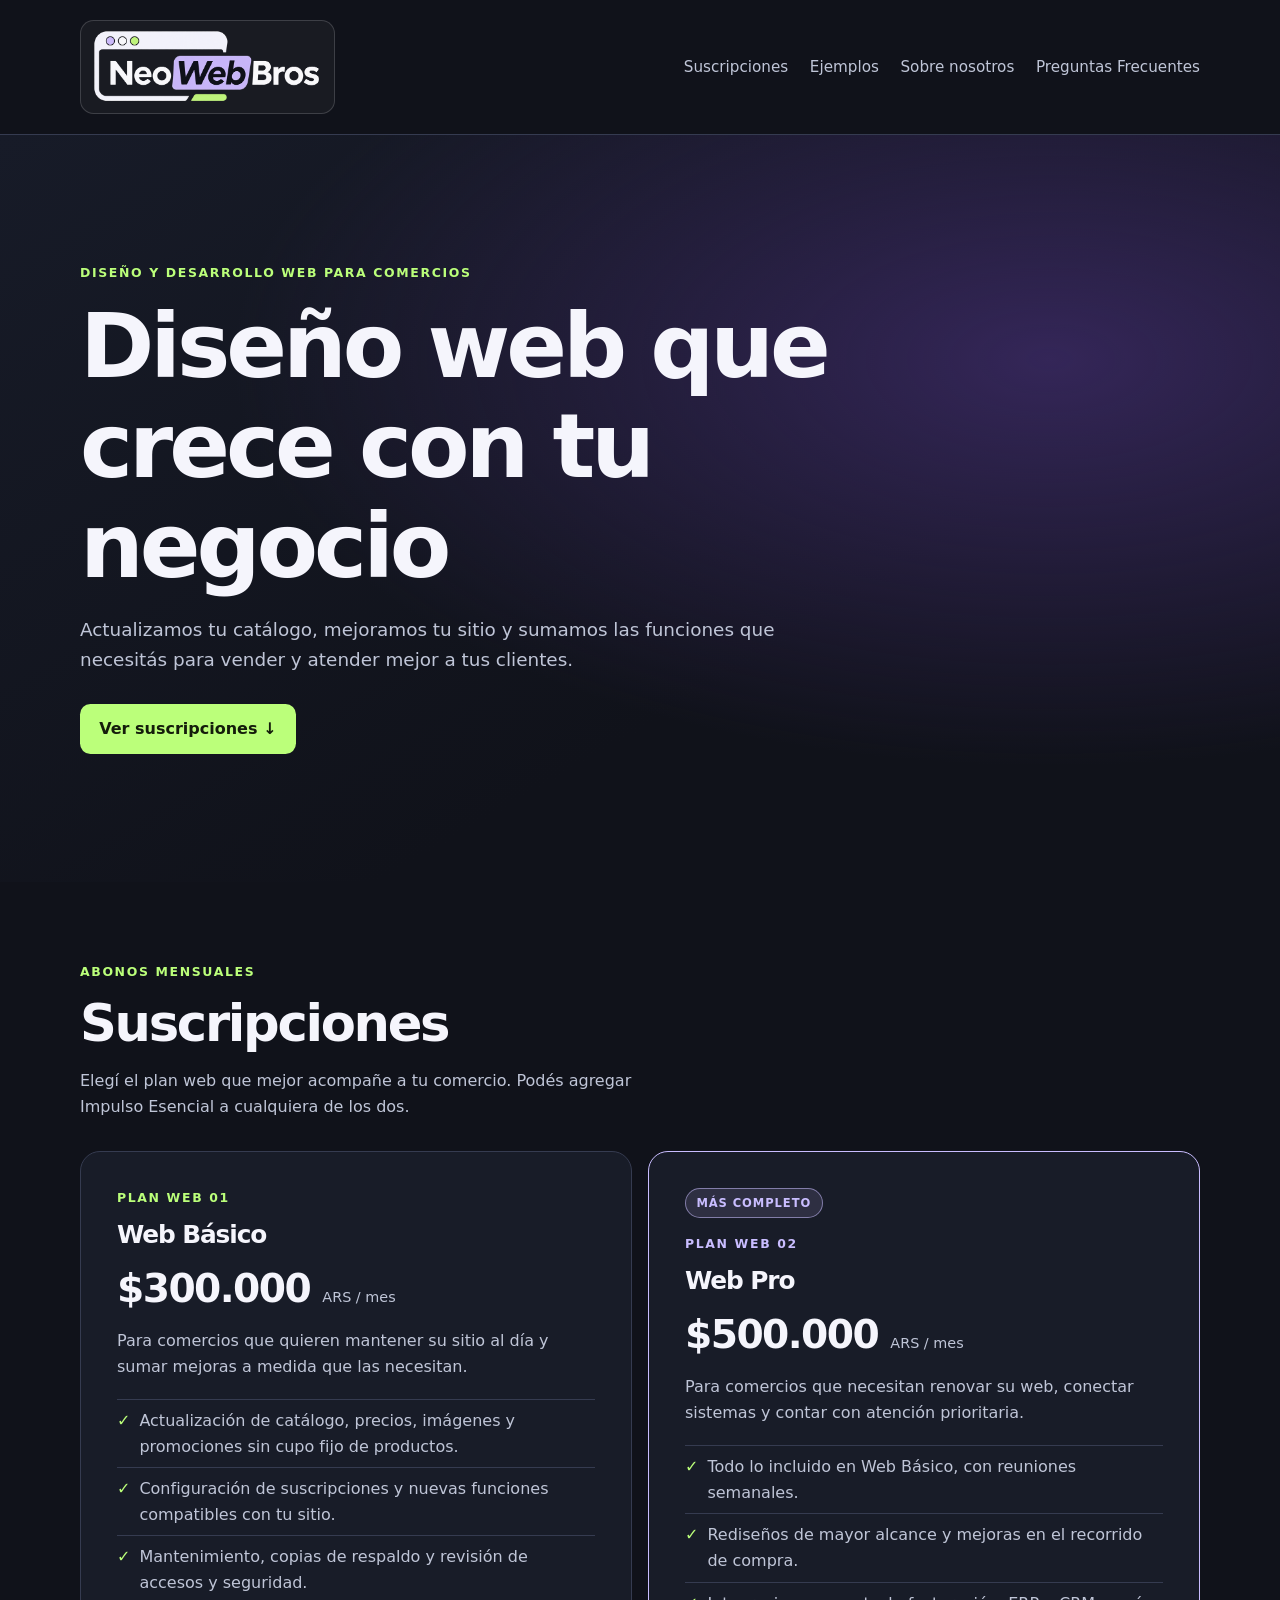
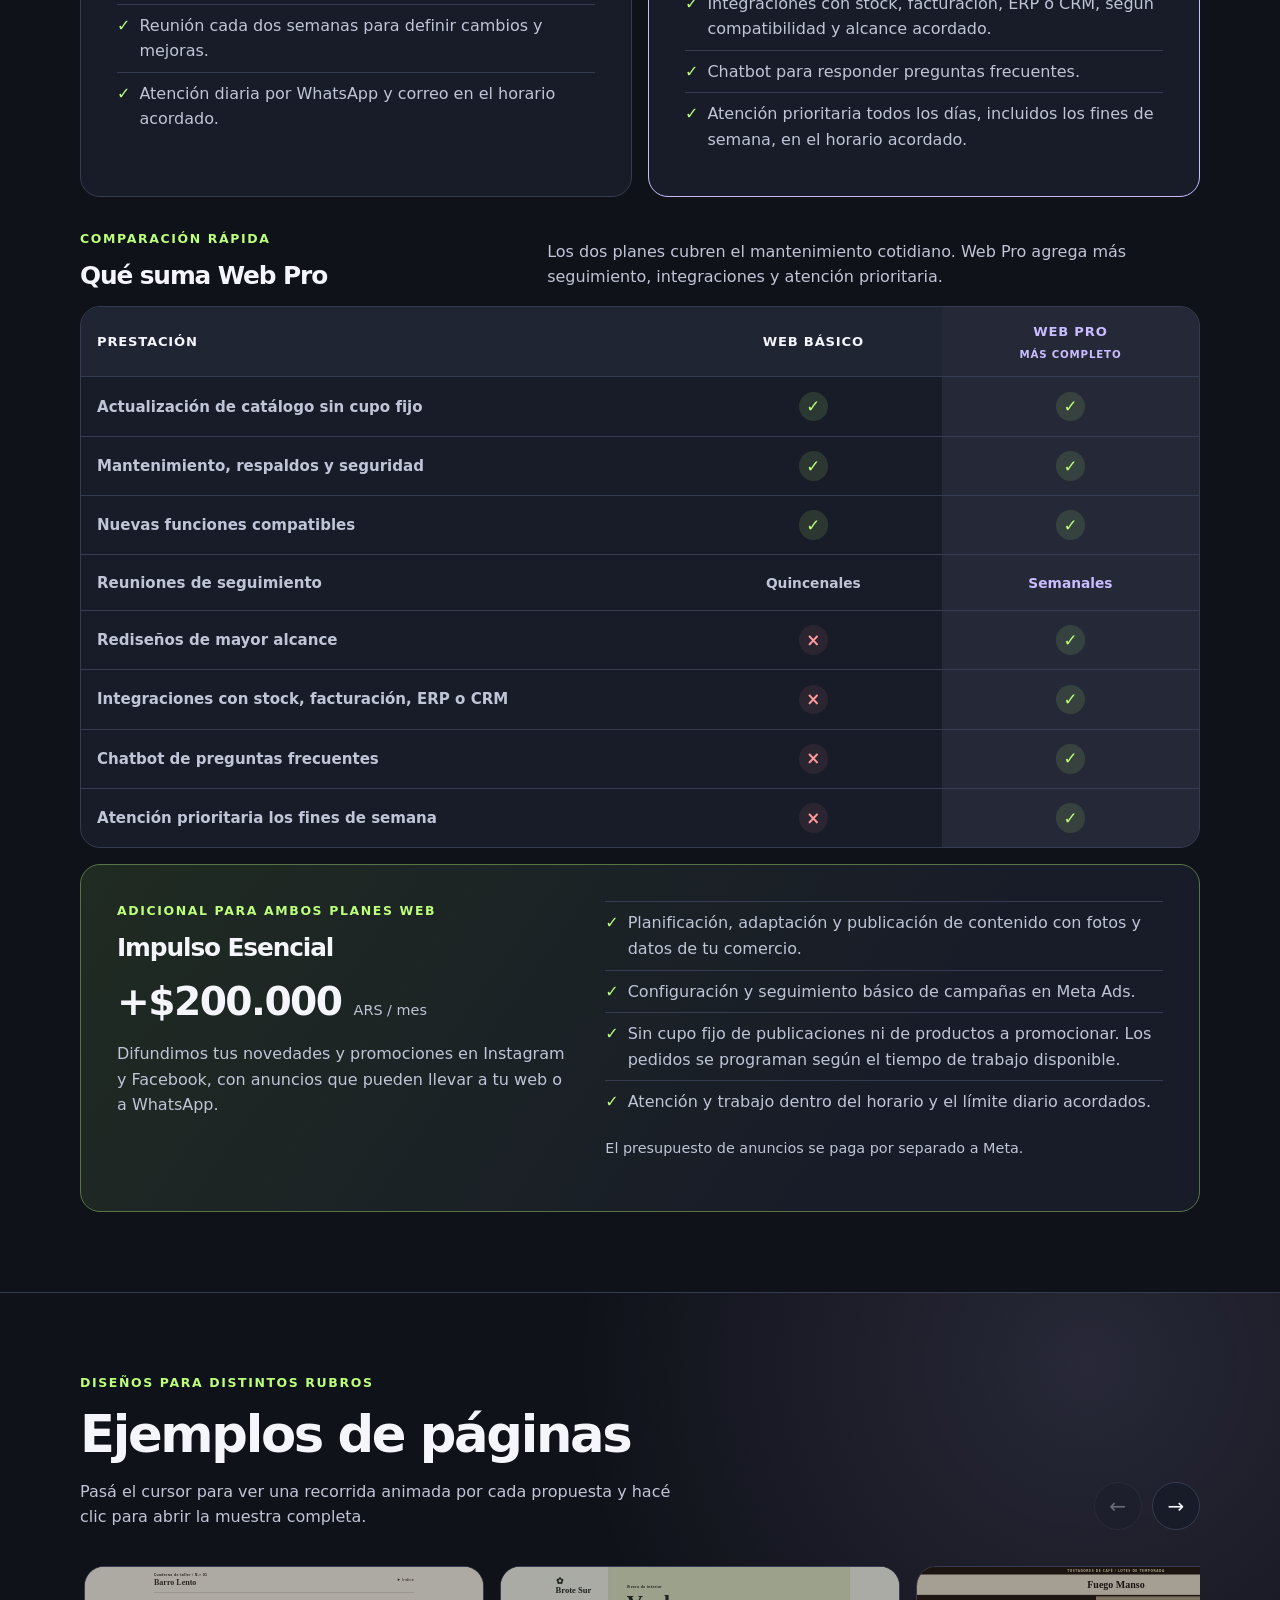
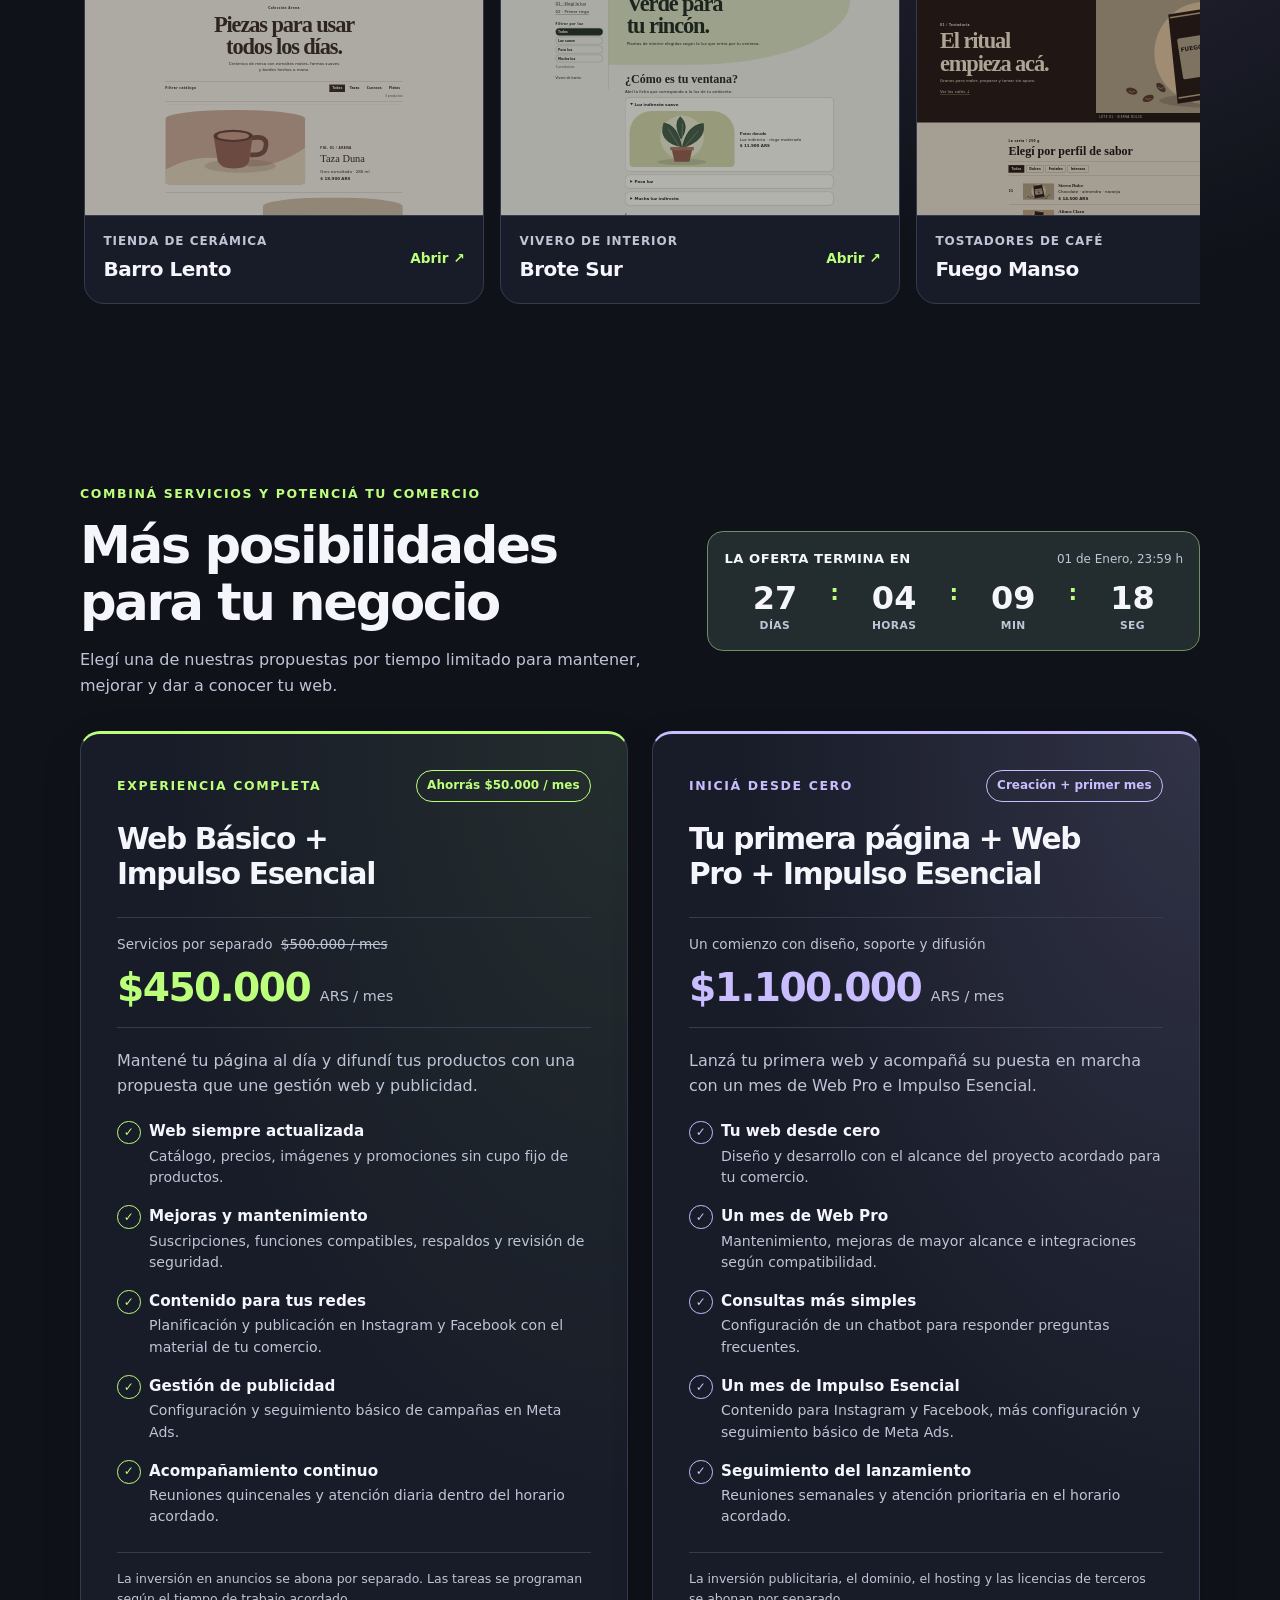
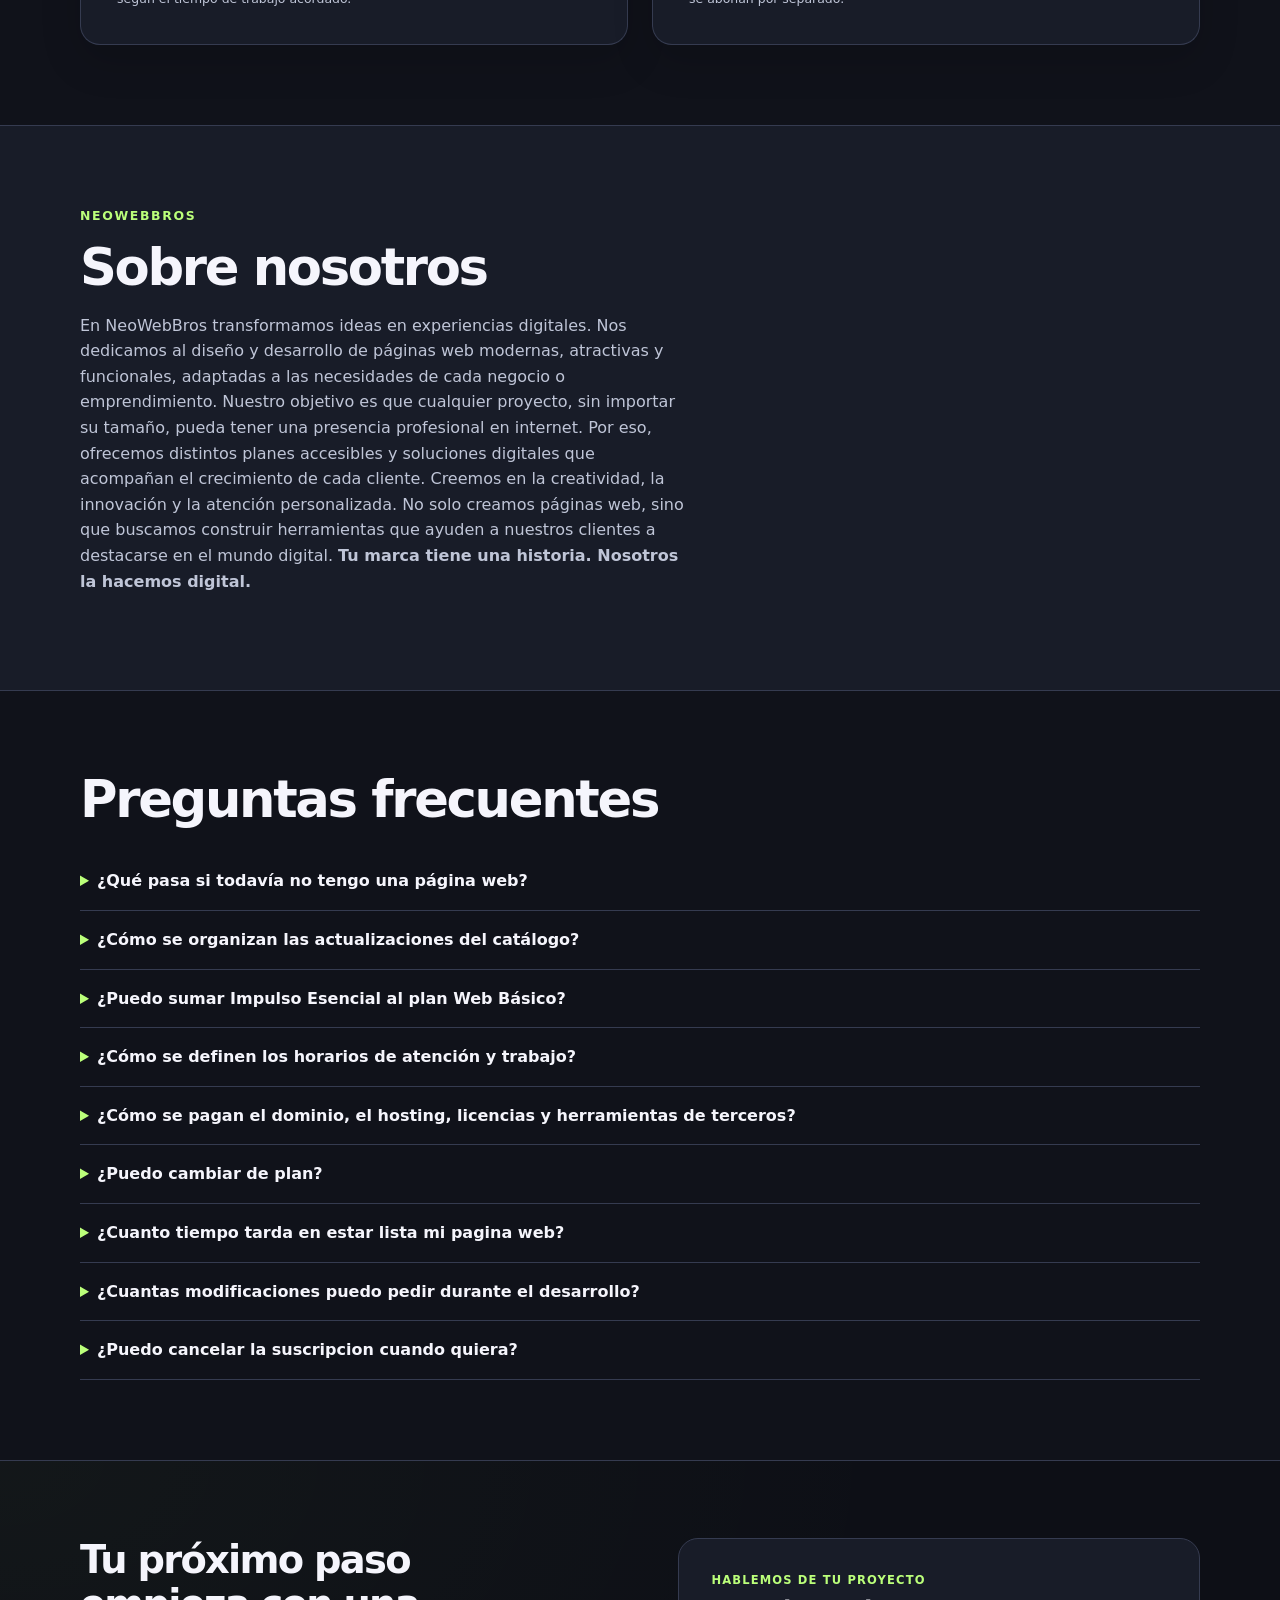
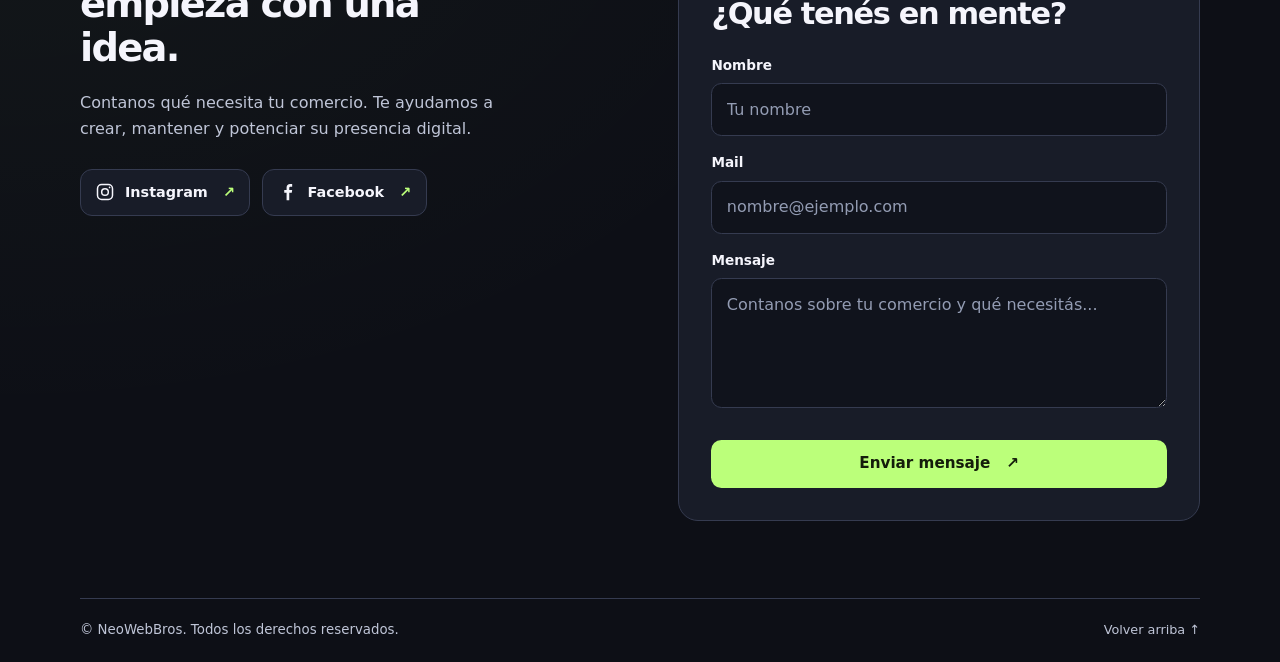
==== commit 6ed91a2e: "modifico estilos de páginas ficticias, coloco timer de ofertas, mejoro responsive" ====
--- a/index.html
+++ b/index.html
@@ -355,9 +355,33 @@
       </section>
     <section class="section container offers" id="ofertas" aria-labelledby="titulo-ofertas">
       <header class="offers-heading">
-        <p class="eyebrow">Combiná servicios y potenciá tu comercio</p>
-        <h2 id="titulo-ofertas">Más posibilidades para tu negocio</h2>
-        <p class="section-intro">Elegí una de nuestras propuestas por tiempo limitado para mantener, mejorar y dar a conocer tu web.</p>
+        <div>
+          <p class="eyebrow">Combiná servicios y potenciá tu comercio</p>
+          <h2 id="titulo-ofertas">Más posibilidades para tu negocio</h2>
+          <p class="section-intro">Elegí una de nuestras propuestas por tiempo limitado para mantener, mejorar y dar a conocer tu web.</p>
+        </div>
+        <div
+            class="offer-countdown"
+            data-offer-countdown
+            data-deadline="2027-01-01T23:59:59-03:00"
+            role="group"
+            aria-labelledby="offer-countdown-title"
+          >
+            <div class="offer-countdown-heading">
+              <p class="offer-countdown-kicker" id="offer-countdown-title">La oferta termina en</p>
+              <time datetime="2027-01-01T23:59:59-03:00">01 de Enero, 23:59 h</time>
+            </div>
+            <div class="offer-countdown-units" aria-hidden="true">
+              <span class="offer-countdown-unit"><strong data-countdown-days>00</strong><small>Días</small></span>
+              <span class="offer-countdown-separator">:</span>
+              <span class="offer-countdown-unit"><strong data-countdown-hours>00</strong><small>Horas</small></span>
+              <span class="offer-countdown-separator">:</span>
+              <span class="offer-countdown-unit"><strong data-countdown-minutes>00</strong><small>Min</small></span>
+              <span class="offer-countdown-separator">:</span>
+              <span class="offer-countdown-unit"><strong data-countdown-seconds>00</strong><small>Seg</small></span>
+            </div>
+            <p class="sr-only" data-countdown-status aria-live="polite"></p>
+          </div>
       </header>
 
       <div class="offers-grid">
@@ -371,6 +395,7 @@
             <p class="offer-reference">Servicios por separado <s>$500.000 / mes</s></p>
             <p class="price">$450.000 <small>ARS / mes</small></p>
           </div>
+
           <p class="offer-description">Mantené tu página al día y difundí tus productos con una propuesta que une gestión web y publicidad.</p>
           <ul class="offer-features">
             <li><strong>Web siempre actualizada</strong><span>Catálogo, precios, imágenes y promociones sin cupo fijo de productos.</span></li>
--- a/css/main.css
+++ b/css/main.css
@@ -225,8 +225,36 @@
 
 /* Ofertas — encabezado y distribución */
 .offers-heading {
-  max-width: 48rem;
+  display: grid;
+  grid-template-columns: minmax(0, 1fr) minmax(27rem, .85fr);
+  align-items: center;
+  gap: 2rem 3rem;
+  width: 100%;
   margin-bottom: 2rem;
+}
+
+.offers-heading > div:first-child {
+  max-width: 42rem;
+}
+
+.offers-heading .section-intro {
+  margin-bottom: 0;
+}
+
+@media (max-width: 52rem) {
+  .offers-heading {
+    grid-template-columns: 1fr;
+    gap: 1.5rem;
+  }
+
+  .offers-heading > div:first-child {
+    max-width: 48rem;
+  }
+
+  .offers-heading .offer-countdown {
+    max-width: none;
+    justify-self: stretch;
+  }
 }
 
 .offers-grid {
@@ -312,6 +340,96 @@
   color: var(--offer-accent);
 }
 
+/* Cuenta regresiva de la oferta principal */
+.offer-countdown {
+  --offer-accent: var(--accent);
+  width: 100%;
+  max-width: 32rem;
+  min-width: 0;
+  margin: 0;
+  padding: 1rem;
+  border: 1px solid var(--border);
+  border: 1px solid color-mix(in srgb, var(--offer-accent) 42%, var(--border));
+  border-radius: 1rem;
+  background: var(--surface);
+  background: color-mix(in srgb, var(--offer-accent) 7%, var(--surface));
+  justify-self: end;
+}
+
+.offer-countdown-heading {
+  display: flex;
+  justify-content: space-between;
+  align-items: baseline;
+  gap: .5rem 1rem;
+  margin-bottom: .8rem;
+}
+
+.offer-countdown .offer-countdown-kicker {
+  margin: 0;
+  color: var(--text);
+  font-size: .82rem;
+  font-weight: 800;
+  letter-spacing: .04em;
+  text-transform: uppercase;
+}
+
+.offer-countdown time {
+  color: var(--muted);
+  font-size: .75rem;
+  white-space: nowrap;
+}
+
+.offer-countdown-units {
+  display: grid;
+  grid-template-columns: minmax(2.7rem, 1fr) auto minmax(2.7rem, 1fr) auto minmax(2.7rem, 1fr) auto minmax(2.7rem, 1fr);
+  align-items: start;
+  gap: .3rem;
+}
+
+.offer-countdown-unit {
+  display: grid;
+  justify-items: center;
+  gap: .2rem;
+}
+
+.offer-countdown-unit strong {
+  font-size: clamp(1.4rem, 4vw, 2rem);
+  font-variant-numeric: tabular-nums;
+  line-height: 1;
+}
+
+.offer-countdown-unit small {
+  color: var(--muted);
+  font-size: .67rem;
+  font-weight: 700;
+  letter-spacing: .04em;
+  text-transform: uppercase;
+}
+
+.offer-countdown-separator {
+  color: var(--offer-accent);
+  font-size: 1.35rem;
+  font-weight: 800;
+  line-height: 1;
+}
+
+.offer-countdown.is-expired .offer-countdown-heading {
+  margin: 0;
+}
+
+.offer-countdown.is-expired .offer-countdown-kicker {
+  color: var(--muted);
+}
+
+.offer-countdown.is-expired time,
+.offer-countdown.is-expired .offer-countdown-units {
+  display: none;
+}
+
+.offer-countdown + .offer-description {
+  margin-top: 0;
+}
+
 .offer-description {
   margin: 1.25rem 0;
 }
@@ -372,6 +490,17 @@
 @media (max-width: 50rem) {
   .offers-grid {
     grid-template-columns: 1fr;
+  }
+}
+
+@media (max-width: 26rem) {
+  .offer-countdown-heading {
+    align-items: flex-start;
+    flex-direction: column;
+  }
+
+  .offer-countdown-units {
+    gap: .15rem;
   }
 }
 
@@ -880,6 +1009,62 @@
     grid-template-columns: 1fr;
   }
 
+  .comparison-table-wrap {
+    overflow-x: visible;
+    border-radius: 1rem;
+  }
+
+  .comparison-table {
+    min-width: 0;
+    table-layout: fixed;
+  }
+
+  .comparison-table thead th:first-child,
+  .comparison-table tbody th {
+    width: 46%;
+  }
+
+  .comparison-table thead th:not(:first-child),
+  .comparison-table td {
+    width: 27%;
+  }
+
+  .comparison-table th,
+  .comparison-table td {
+    padding: .75rem .4rem;
+  }
+
+  .comparison-table thead th {
+    font-size: .7rem;
+    line-height: 1.35;
+    overflow-wrap: anywhere;
+  }
+
+  .comparison-table tbody th {
+    padding-left: .7rem;
+    font-size: .78rem;
+    line-height: 1.35;
+    overflow-wrap: anywhere;
+    hyphens: auto;
+  }
+
+  .comparison-table thead .pro-column span {
+    font-size: .56rem;
+    line-height: 1.25;
+  }
+
+  .comparison-status {
+    width: 1.65rem;
+    height: 1.65rem;
+    font-size: .95rem;
+  }
+
+  .comparison-detail {
+    font-size: .7rem;
+    line-height: 1.3;
+    overflow-wrap: anywhere;
+  }
+
   .showcase-heading {
     display: block;
   }
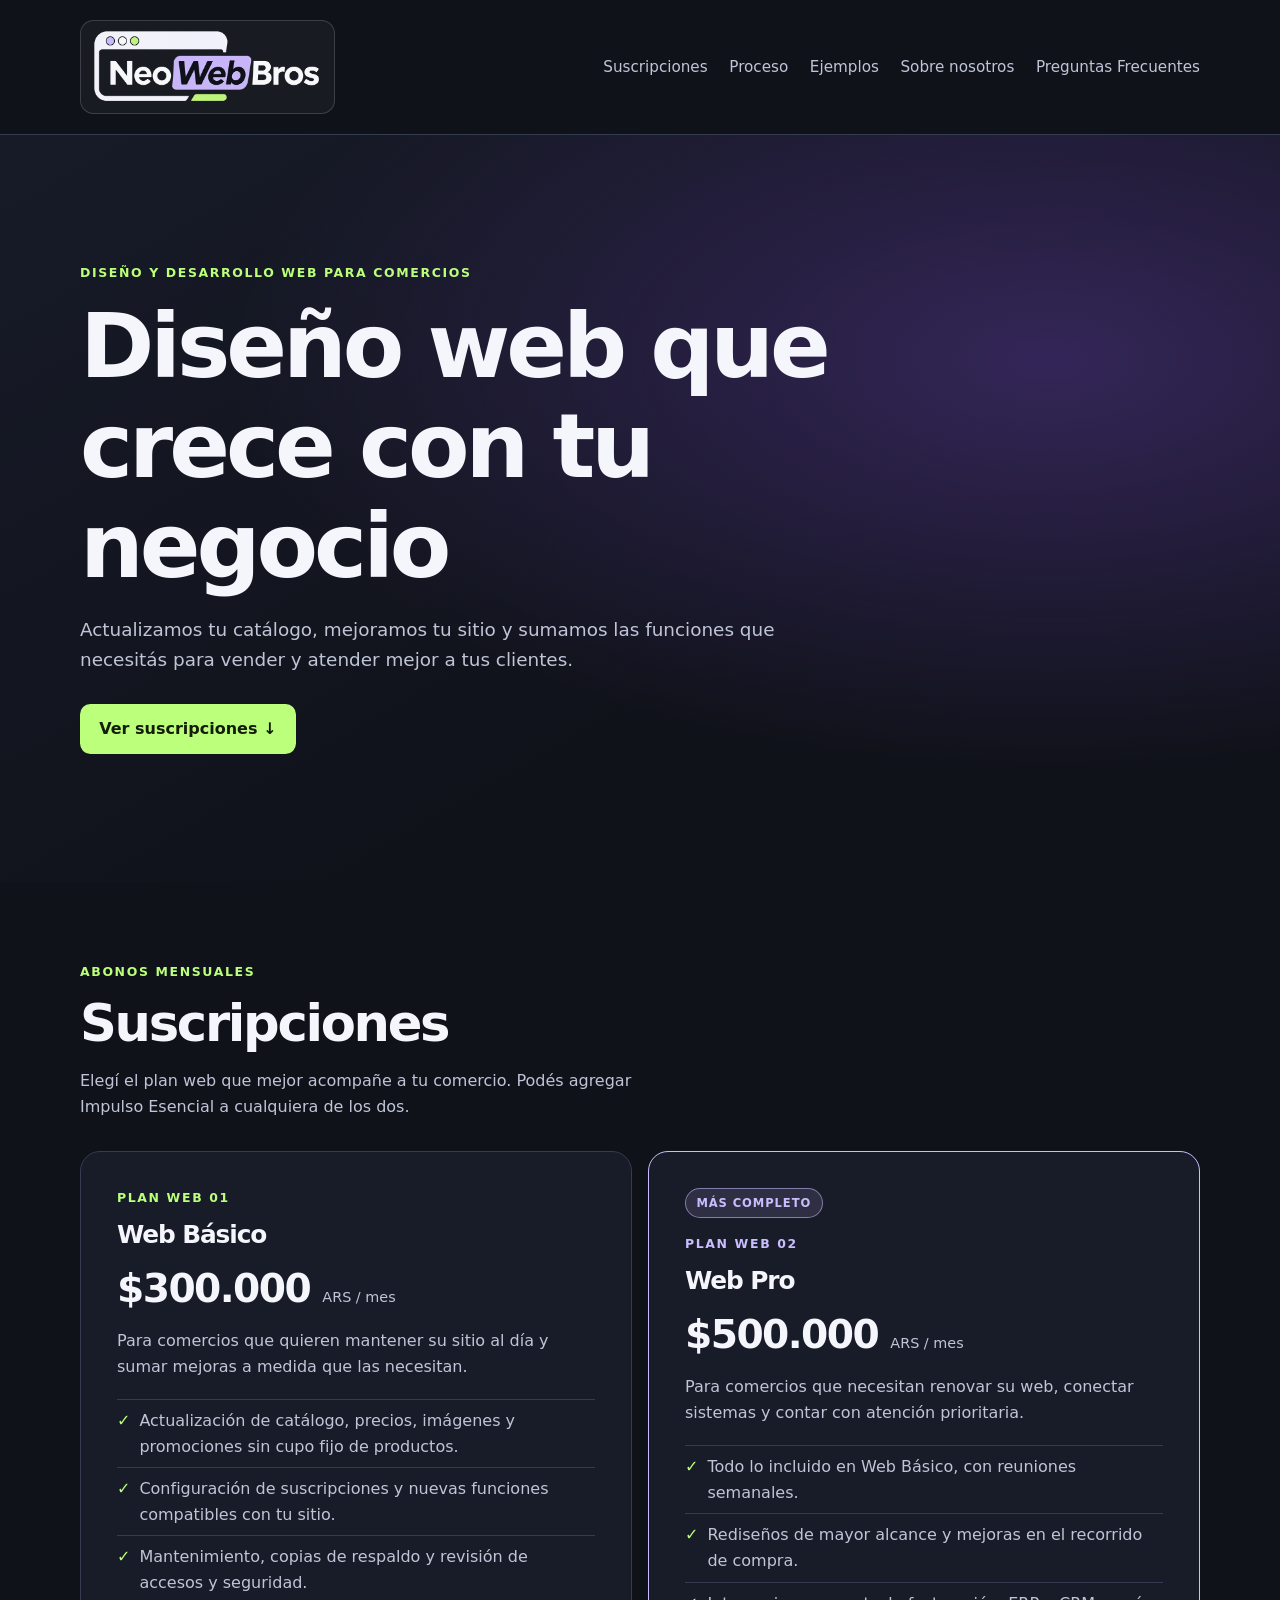
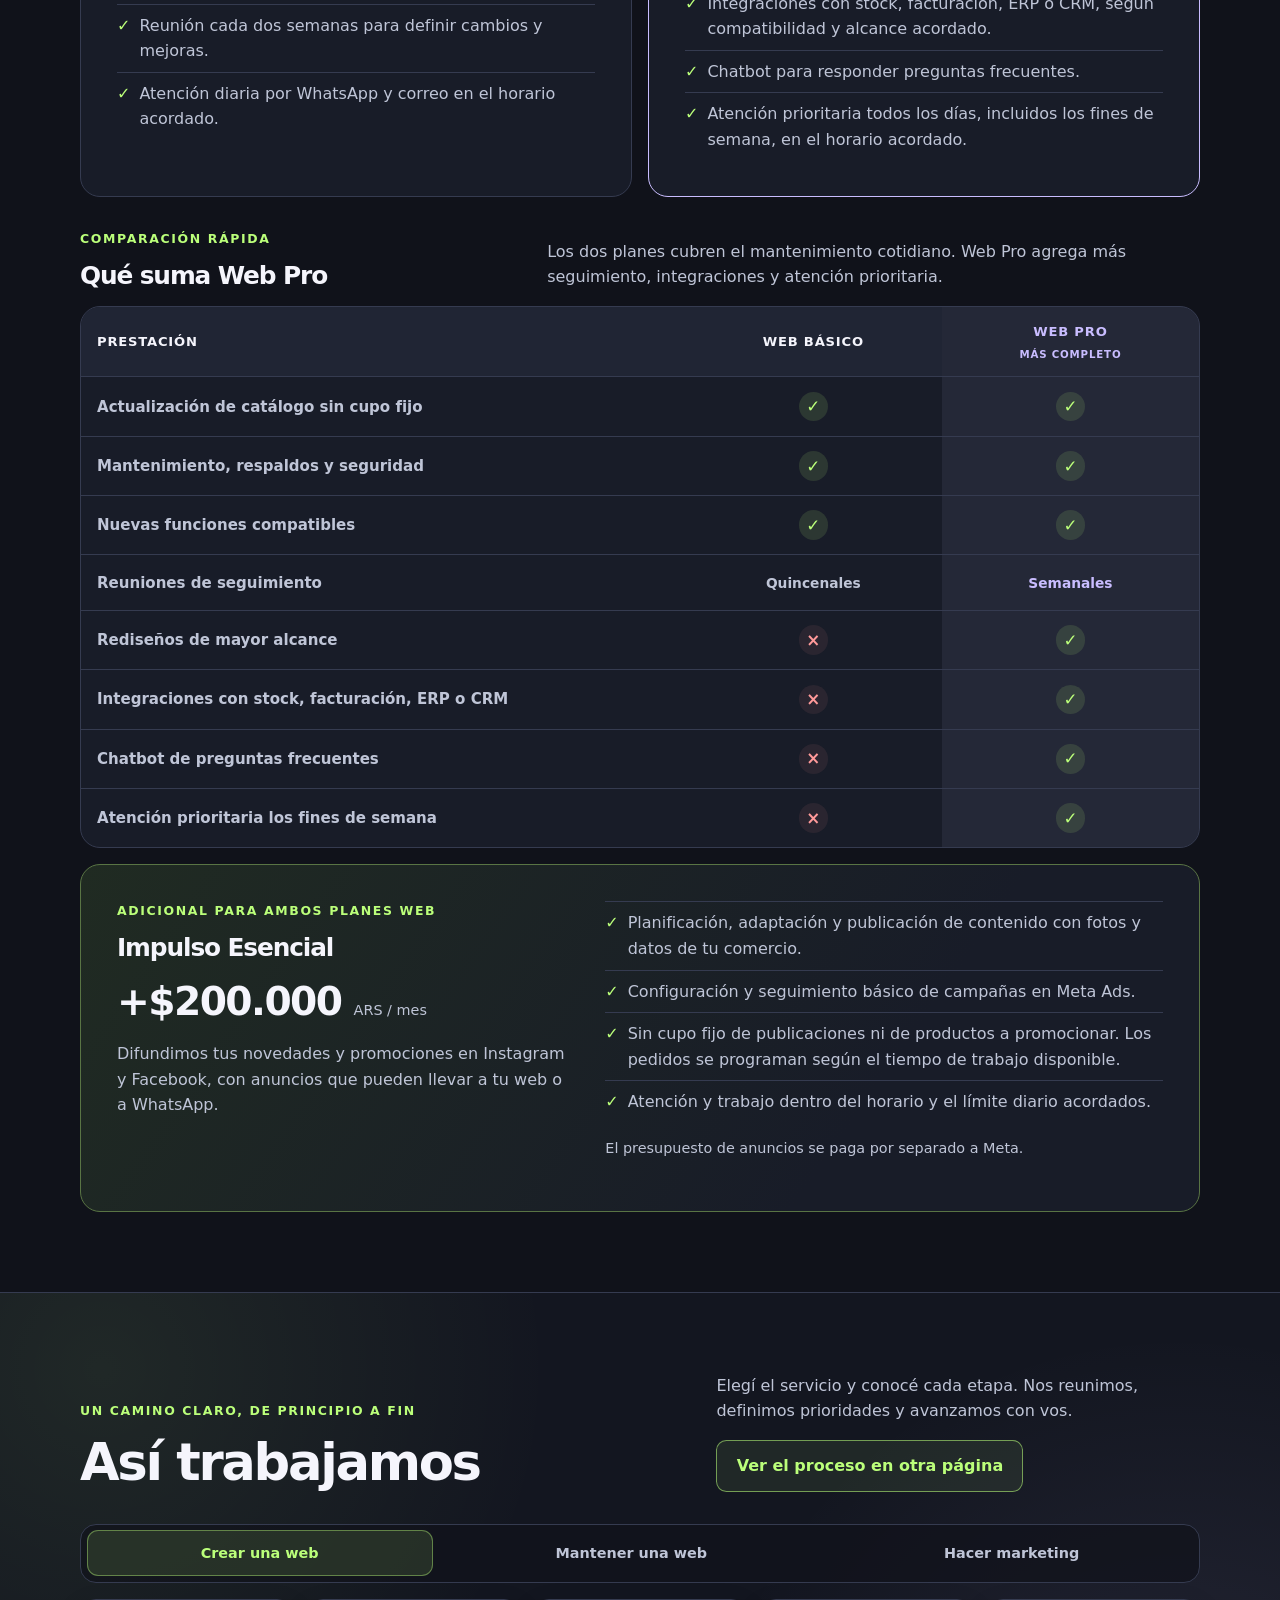
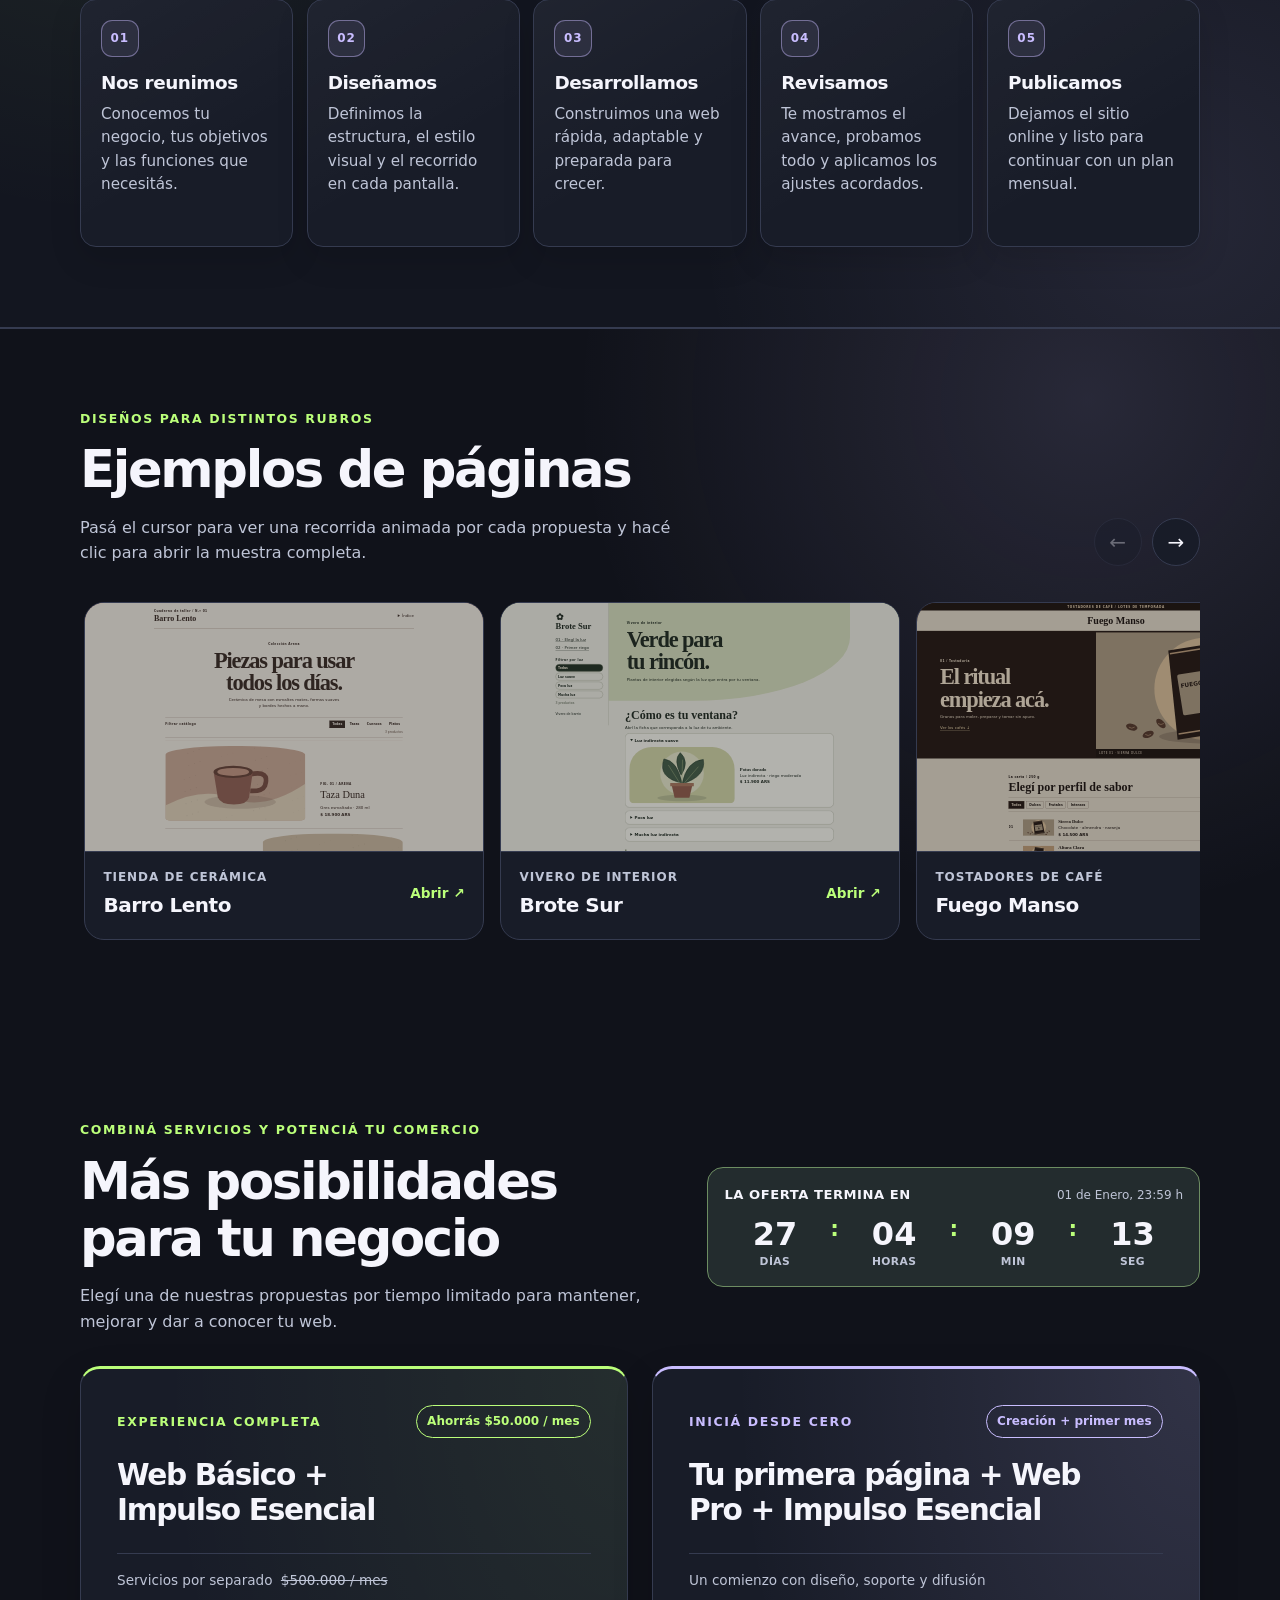
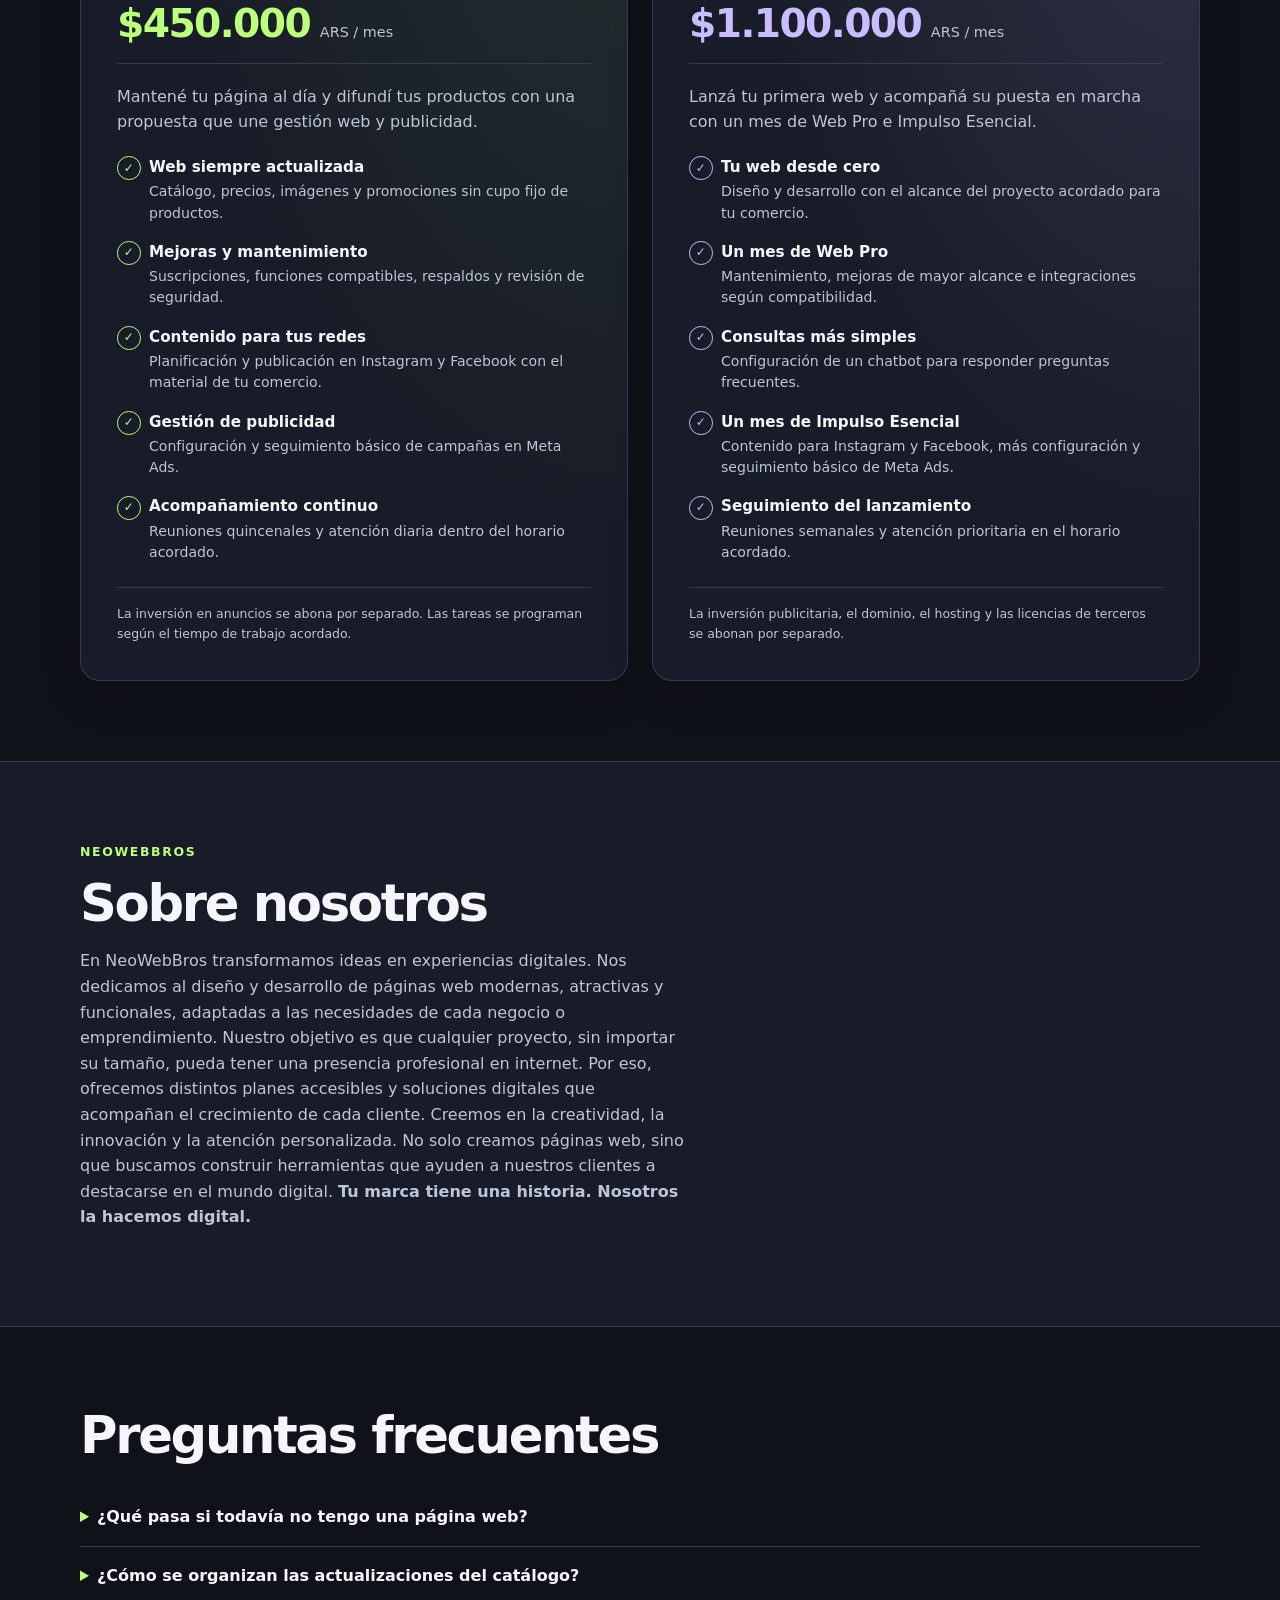
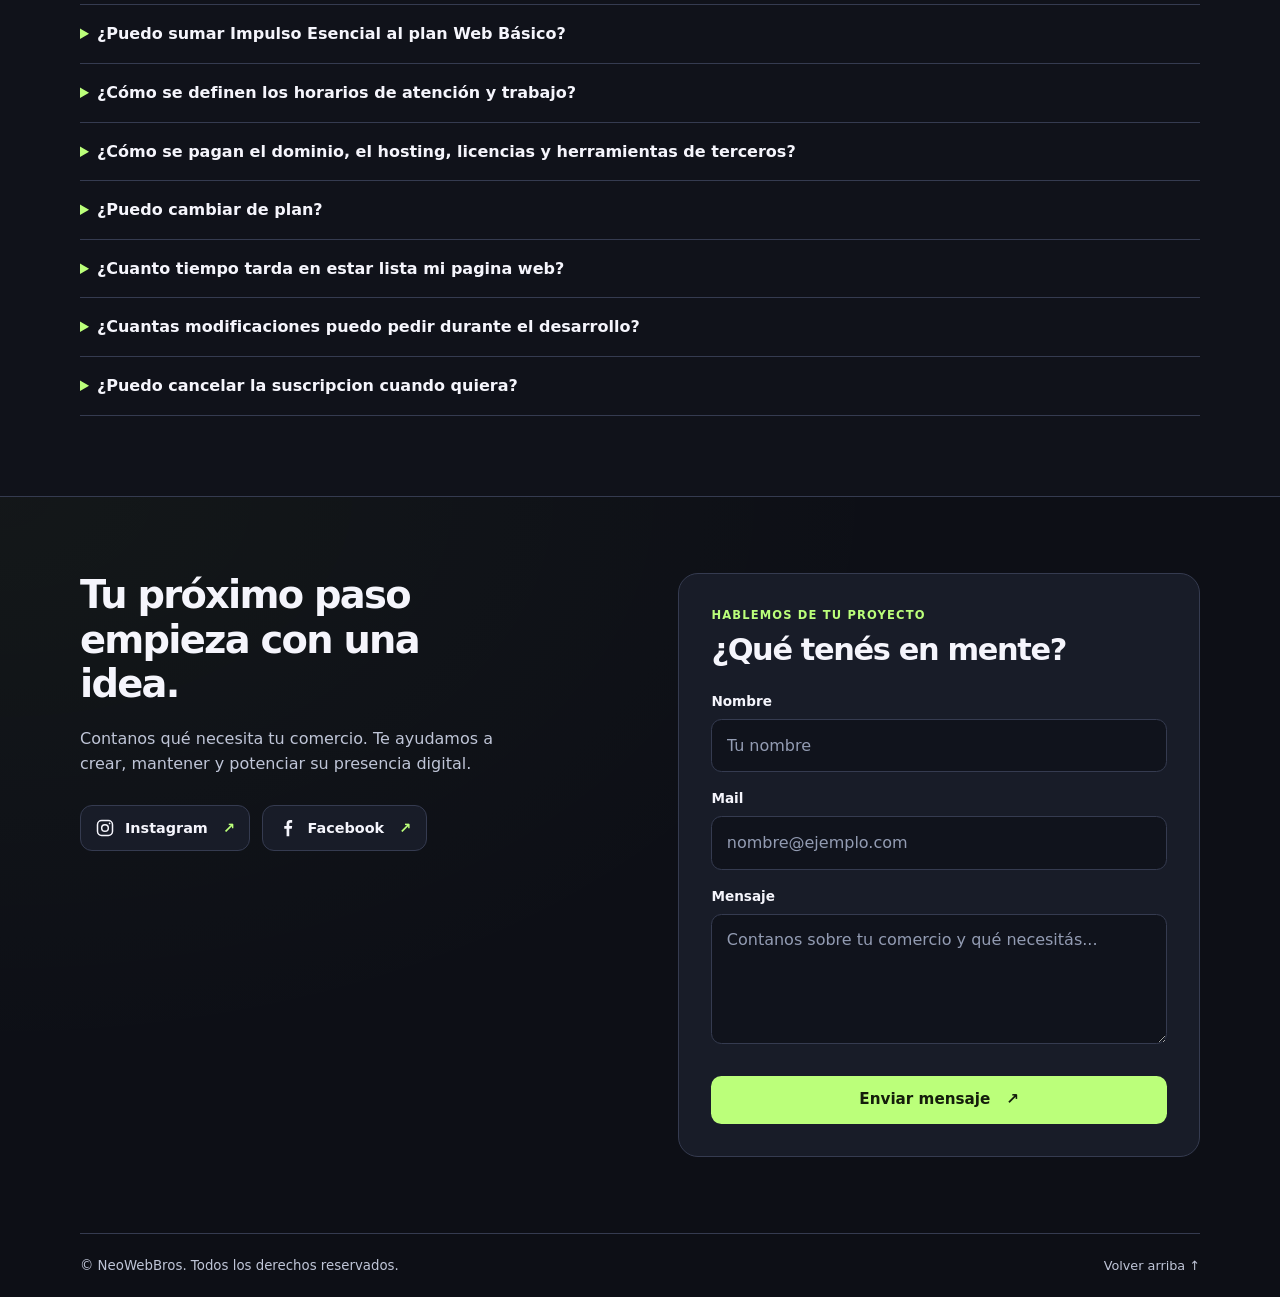
==== commit 749a8bfe: "agrego sección de "Como trabajamos"" ====
--- a/index.html
+++ b/index.html
@@ -115,6 +115,9 @@
               <a href="#suscripciones">Suscripciones</a>
             </li>
             <li>
+              <a href="#proceso">Proceso</a>
+            </li>
+            <li>
               <a href="#proyectos">Ejemplos</a>
             </li>
             <li>
@@ -268,6 +271,120 @@
           </div>
         </article>
       </section>
+      <section class="section process-section" id="proceso" aria-labelledby="titulo-proceso">
+        <div class="container">
+          <div class="process-heading">
+            <div>
+              <p class="eyebrow">Un camino claro, de principio a fin</p>
+              <h2 id="titulo-proceso">Así trabajamos</h2>
+            </div>
+            <div class="process-heading-side">
+              <p class="section-intro">
+                Elegí el servicio y conocé cada etapa. Nos reunimos, definimos prioridades y avanzamos con vos.
+              </p>
+              <a class="button button-secondary process-page-link" href="pages/proceso.html">Ver el proceso en otra página</a>
+            </div>
+          </div>
+
+          <div class="process-tabs" data-process-tabs>
+            <div class="process-tablist" role="tablist" aria-label="Procesos de trabajo">
+              <button class="process-tab is-active" id="tab-creacion" type="button" role="tab" aria-selected="true" aria-controls="panel-creacion" tabindex="0" data-process-tab="creacion">Crear una web</button>
+              <button class="process-tab" id="tab-mantenimiento" type="button" role="tab" aria-selected="false" aria-controls="panel-mantenimiento" tabindex="-1" data-process-tab="mantenimiento">Mantener una web</button>
+              <button class="process-tab" id="tab-marketing" type="button" role="tab" aria-selected="false" aria-controls="panel-marketing" tabindex="-1" data-process-tab="marketing">Hacer marketing</button>
+            </div>
+
+            <div class="process-panel" id="panel-creacion" role="tabpanel" aria-labelledby="tab-creacion" data-process-panel="creacion">
+              <div class="process-grid">
+                <article class="process-card">
+                  <span class="process-step" aria-hidden="true">01</span>
+                  <h3>Nos reunimos</h3>
+                  <p>Conocemos tu negocio, tus objetivos y las funciones que necesitás.</p>
+                </article>
+                <article class="process-card">
+                  <span class="process-step" aria-hidden="true">02</span>
+                  <h3>Diseñamos</h3>
+                  <p>Definimos la estructura, el estilo visual y el recorrido en cada pantalla.</p>
+                </article>
+                <article class="process-card">
+                  <span class="process-step" aria-hidden="true">03</span>
+                  <h3>Desarrollamos</h3>
+                  <p>Construimos una web rápida, adaptable y preparada para crecer.</p>
+                </article>
+                <article class="process-card">
+                  <span class="process-step" aria-hidden="true">04</span>
+                  <h3>Revisamos</h3>
+                  <p>Te mostramos el avance, probamos todo y aplicamos los ajustes acordados.</p>
+                </article>
+                <article class="process-card">
+                  <span class="process-step" aria-hidden="true">05</span>
+                  <h3>Publicamos</h3>
+                  <p>Dejamos el sitio online y listo para continuar con un plan mensual.</p>
+                </article>
+              </div>
+            </div>
+
+            <div class="process-panel" id="panel-mantenimiento" role="tabpanel" aria-labelledby="tab-mantenimiento" data-process-panel="mantenimiento" hidden>
+              <div class="process-grid">
+                <article class="process-card">
+                  <span class="process-step" aria-hidden="true">01</span>
+                  <h3>Priorizamos</h3>
+                  <p>En reuniones semanales o quincenales ordenamos cambios y mejoras.</p>
+                </article>
+                <article class="process-card">
+                  <span class="process-step" aria-hidden="true">02</span>
+                  <h3>Actualizamos</h3>
+                  <p>Renovamos productos, precios, imágenes, textos y promociones.</p>
+                </article>
+                <article class="process-card">
+                  <span class="process-step" aria-hidden="true">03</span>
+                  <h3>Mejoramos</h3>
+                  <p>Sumamos funciones y optimizamos la experiencia según tu plan.</p>
+                </article>
+                <article class="process-card">
+                  <span class="process-step" aria-hidden="true">04</span>
+                  <h3>Protegemos</h3>
+                  <p>Hacemos respaldos y revisamos accesos, seguridad y compatibilidad.</p>
+                </article>
+                <article class="process-card">
+                  <span class="process-step" aria-hidden="true">05</span>
+                  <h3>Acompañamos</h3>
+                  <p>Probamos cada cambio y atendemos tus consultas por WhatsApp o correo.</p>
+                </article>
+              </div>
+            </div>
+
+            <div class="process-panel" id="panel-marketing" role="tabpanel" aria-labelledby="tab-marketing" data-process-panel="marketing" hidden>
+              <div class="process-grid">
+                <article class="process-card">
+                  <span class="process-step" aria-hidden="true">01</span>
+                  <h3>Planificamos</h3>
+                  <p>Definimos qué querés comunicar, a quién y con qué objetivo.</p>
+                </article>
+                <article class="process-card">
+                  <span class="process-step" aria-hidden="true">02</span>
+                  <h3>Preparamos</h3>
+                  <p>Adaptamos las fotos, promociones y datos que nos compartís.</p>
+                </article>
+                <article class="process-card">
+                  <span class="process-step" aria-hidden="true">03</span>
+                  <h3>Publicamos</h3>
+                  <p>Organizamos y difundimos contenido en Instagram y Facebook.</p>
+                </article>
+                <article class="process-card">
+                  <span class="process-step" aria-hidden="true">04</span>
+                  <h3>Impulsamos</h3>
+                  <p>Configuramos anuncios en Meta para llevar personas a tu web o WhatsApp.</p>
+                </article>
+                <article class="process-card">
+                  <span class="process-step" aria-hidden="true">05</span>
+                  <h3>Ajustamos</h3>
+                  <p>Seguimos las campañas y aplicamos mejoras en cada nueva etapa.</p>
+                </article>
+              </div>
+            </div>
+          </div>
+        </div>
+      </section>
       <section class="section showcase" id="proyectos" aria-labelledby="titulo-proyectos">
         <div class="container">
           <div class="showcase-heading">
--- a/css/main.css
+++ b/css/main.css
@@ -164,9 +164,206 @@
   background: #d2ffa6;
 }
 
+.button-secondary {
+  border: 1px solid rgba(187, 255, 122, .55);
+  background: rgba(187, 255, 122, .08);
+  color: var(--accent);
+}
+
+.button-secondary:hover {
+  background: rgba(187, 255, 122, .16);
+}
+
 .section {
   padding-block: clamp(3rem, 7vw, 5rem);
   scroll-margin-top: 1rem;
+}
+
+.process-section {
+  overflow: hidden;
+  border-block: 1px solid var(--border);
+  background:
+    radial-gradient(circle at 8% 12%, rgba(187, 255, 122, .08), transparent 28rem),
+    radial-gradient(circle at 92% 82%, rgba(201, 189, 255, .1), transparent 30rem),
+    #131620;
+}
+
+.process-heading {
+  display: grid;
+  gap: 1rem;
+}
+
+.process-heading .section-intro {
+  margin: 0;
+}
+
+.process-heading-side {
+  display: grid;
+  justify-items: start;
+  gap: 1rem;
+}
+
+.process-page-link {
+  margin-top: 0;
+  text-align: center;
+}
+
+.process-tabs {
+  margin-top: 2rem;
+}
+
+.process-tablist {
+  display: flex;
+  gap: .55rem;
+  overflow-x: auto;
+  padding: .35rem;
+  border: 1px solid var(--border);
+  border-radius: 1rem;
+  background: rgba(16, 18, 26, .7);
+  scrollbar-width: thin;
+}
+
+.process-tab {
+  flex: 1 0 max-content;
+  min-height: 2.8rem;
+  padding: .65rem 1rem;
+  border: 1px solid transparent;
+  border-radius: .7rem;
+  background: transparent;
+  color: var(--muted);
+  font: inherit;
+  font-size: .9rem;
+  font-weight: 750;
+  cursor: pointer;
+  transition: background-color .2s ease, border-color .2s ease, color .2s ease;
+}
+
+.process-tab:hover {
+  color: var(--text);
+}
+
+.process-tab.is-active {
+  border-color: rgba(187, 255, 122, .4);
+  background: rgba(187, 255, 122, .12);
+  color: var(--accent);
+}
+
+.process-panel {
+  margin-top: 1rem;
+}
+
+.process-panel[hidden] {
+  display: none;
+}
+
+.process-grid {
+  display: grid;
+  gap: .85rem;
+}
+
+.process-card {
+  position: relative;
+  min-width: 0;
+  padding: 1.25rem;
+  overflow: hidden;
+  border: 1px solid var(--border);
+  border-radius: 1rem;
+  background: linear-gradient(150deg, rgba(255, 255, 255, .035), transparent 62%), var(--surface);
+  box-shadow: 0 .8rem 2rem rgba(0, 0, 0, .13);
+}
+
+.process-step {
+  display: inline-grid;
+  width: 2.35rem;
+  height: 2.35rem;
+  margin-bottom: 1rem;
+  place-items: center;
+  border: 1px solid rgba(201, 189, 255, .45);
+  border-radius: .7rem;
+  background: rgba(201, 189, 255, .09);
+  color: var(--lavender);
+  font-size: .75rem;
+  font-weight: 850;
+  letter-spacing: .08em;
+}
+
+.process-card h3 {
+  font-size: 1.15rem;
+  letter-spacing: -.025em;
+}
+
+.process-card p {
+  margin: .55rem 0 0;
+  color: var(--muted);
+  font-size: .95rem;
+  line-height: 1.55;
+}
+
+@media (min-width: 42rem) {
+  .process-heading {
+    grid-template-columns: minmax(0, 1fr) minmax(18rem, .8fr);
+    align-items: end;
+    gap: 2rem;
+  }
+
+  .process-grid {
+    grid-template-columns: repeat(2, minmax(0, 1fr));
+  }
+}
+
+@media (min-width: 68rem) {
+  .process-grid {
+    grid-template-columns: repeat(5, minmax(0, 1fr));
+  }
+
+  .process-card {
+    min-height: 15.5rem;
+  }
+}
+
+.process-page-hero {
+  padding-block: clamp(3.5rem, 9vw, 7rem);
+  border-bottom: 1px solid var(--border);
+  background:
+    radial-gradient(ellipse at 78% 24%, rgba(201, 189, 255, .2), transparent 48%),
+    linear-gradient(150deg, #171b28, var(--background) 68%);
+}
+
+.process-page-hero h1 {
+  max-width: 13ch;
+}
+
+.process-page-hero .section-intro {
+  margin: 1.25rem 0 0;
+  font-size: 1.1rem;
+}
+
+.process-page-content {
+  border-top: 0;
+}
+
+.process-page-footer {
+  padding-block: 1.5rem;
+  border-top: 1px solid var(--border);
+  color: var(--muted);
+}
+
+.process-page-footer .container {
+  display: flex;
+  align-items: center;
+  justify-content: space-between;
+  flex-wrap: wrap;
+  gap: .75rem 1.5rem;
+}
+
+.process-page-footer a {
+  color: var(--accent);
+  font-weight: 750;
+  text-decoration: none;
+}
+
+.process-page-footer a:hover {
+  text-decoration: underline;
 }
 
 .plan-grid {
@@ -1342,4 +1539,4 @@
   .nwb-social-button {
     transition: none;
   }
-}+}
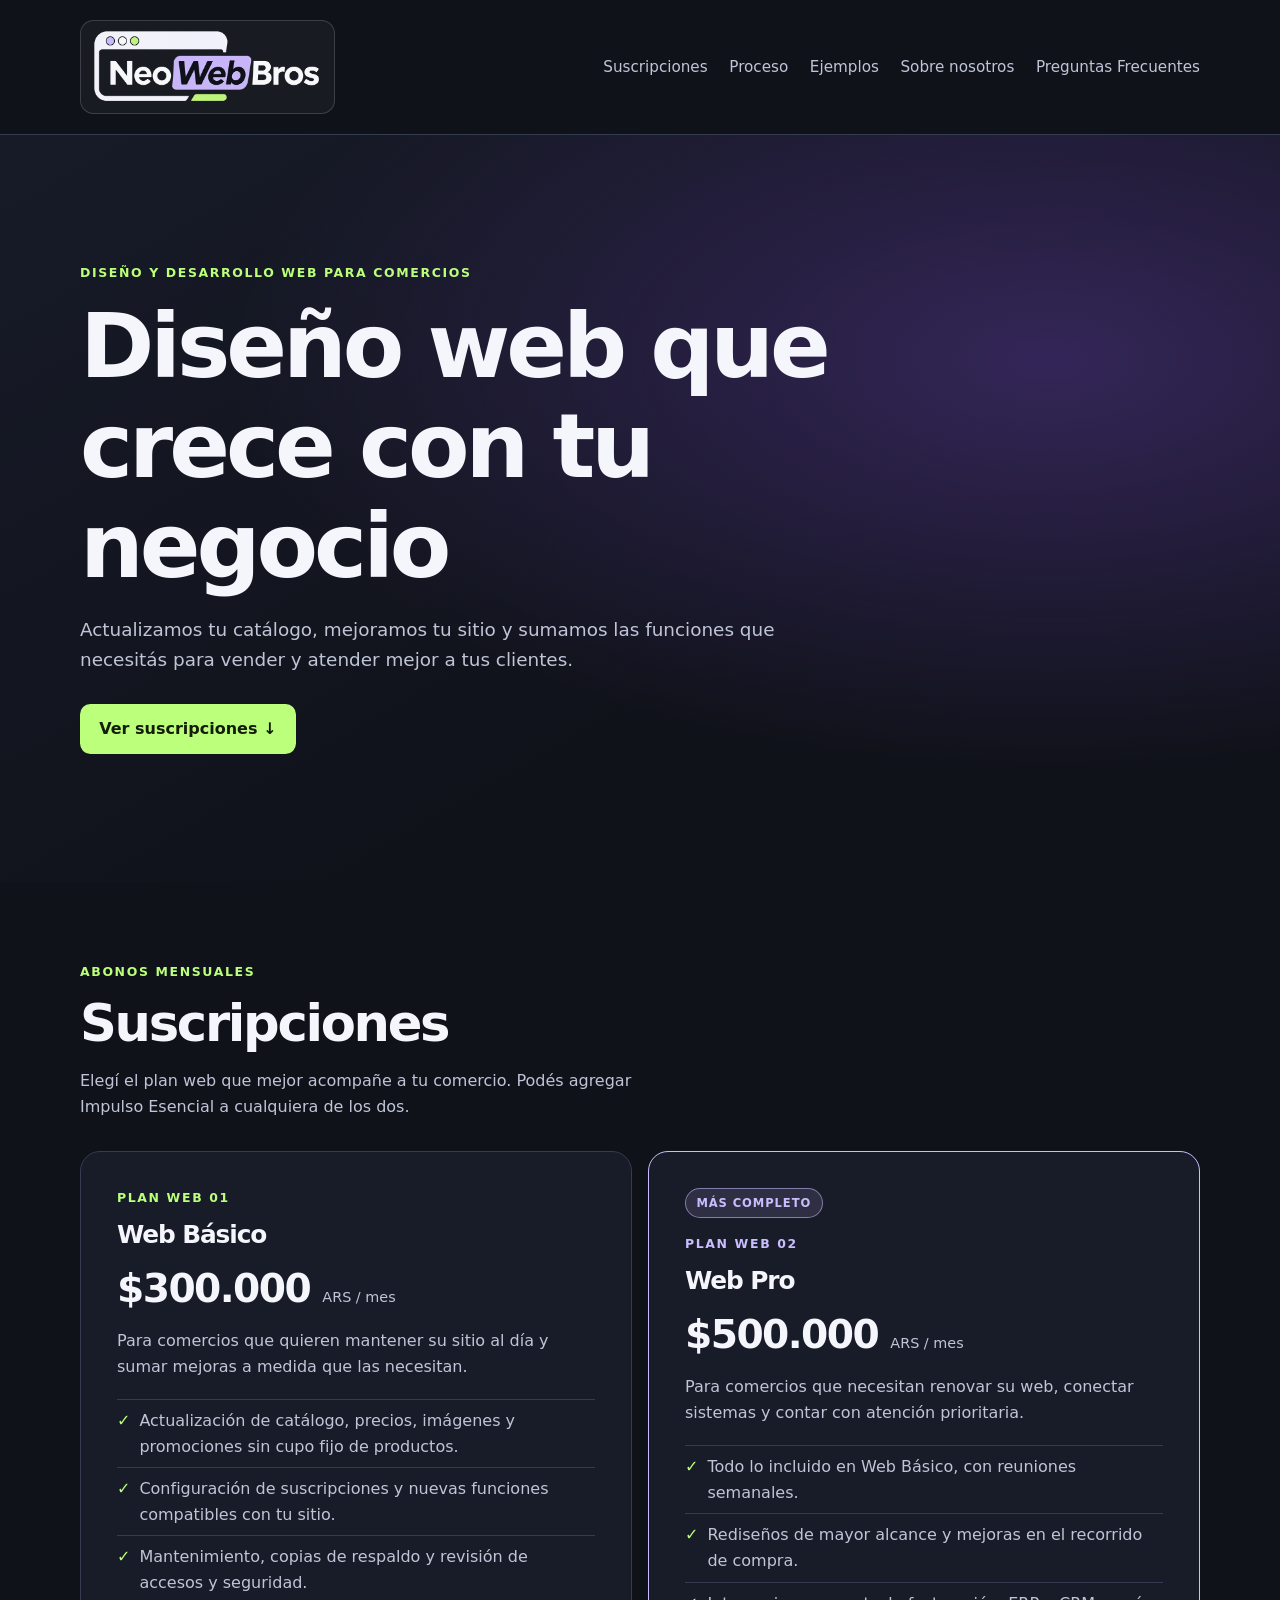
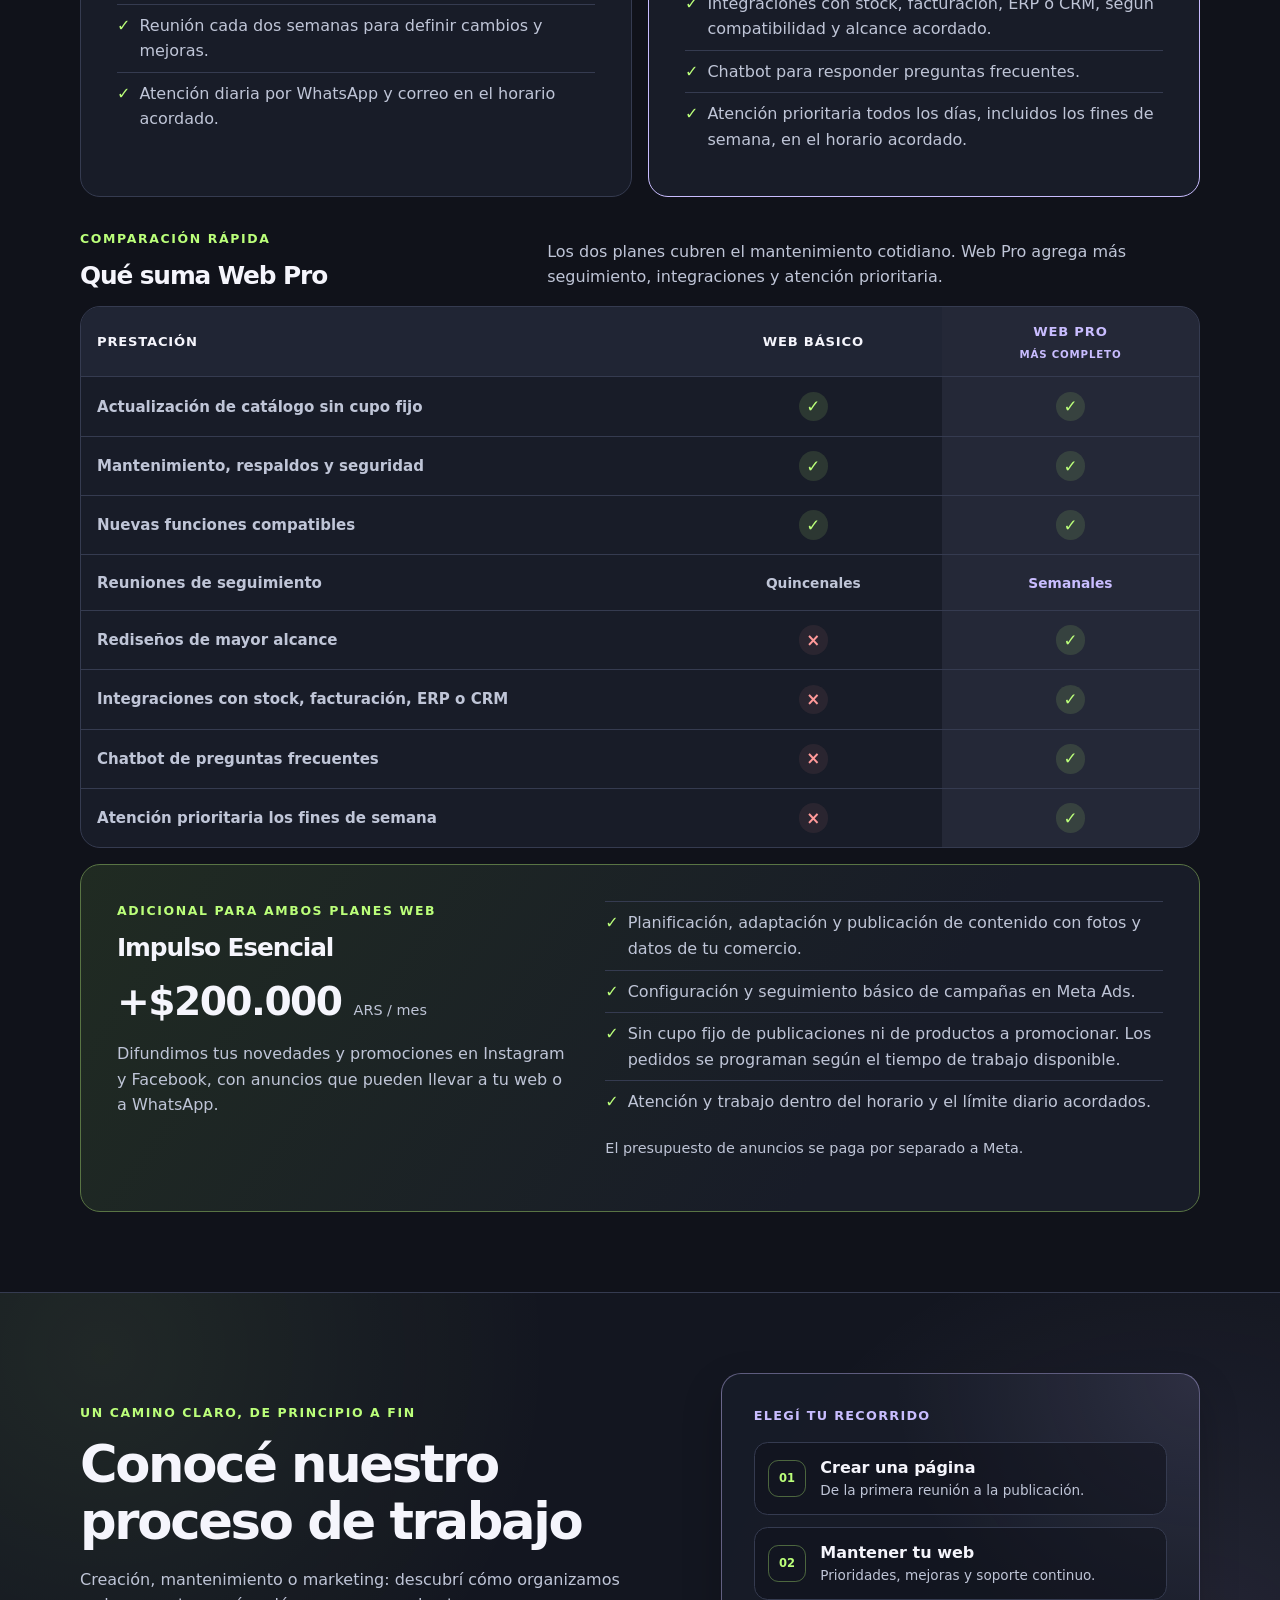
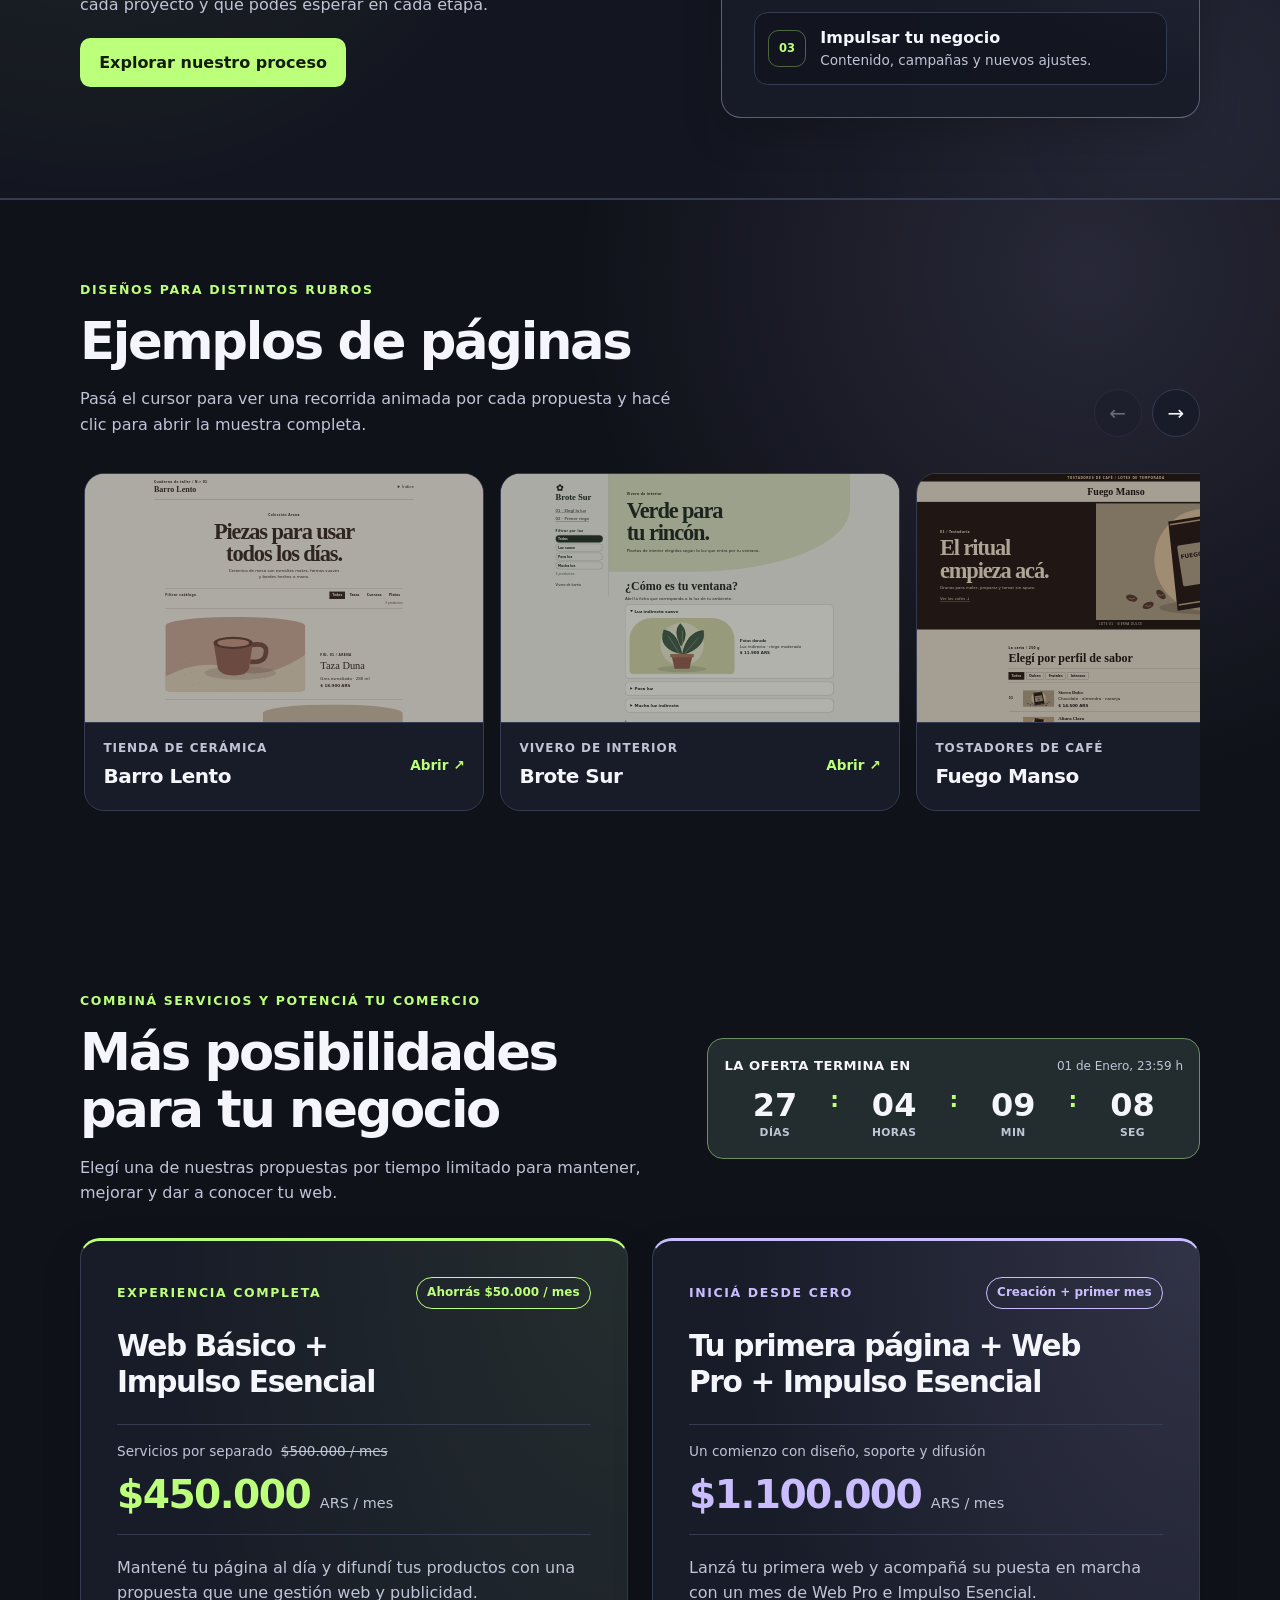
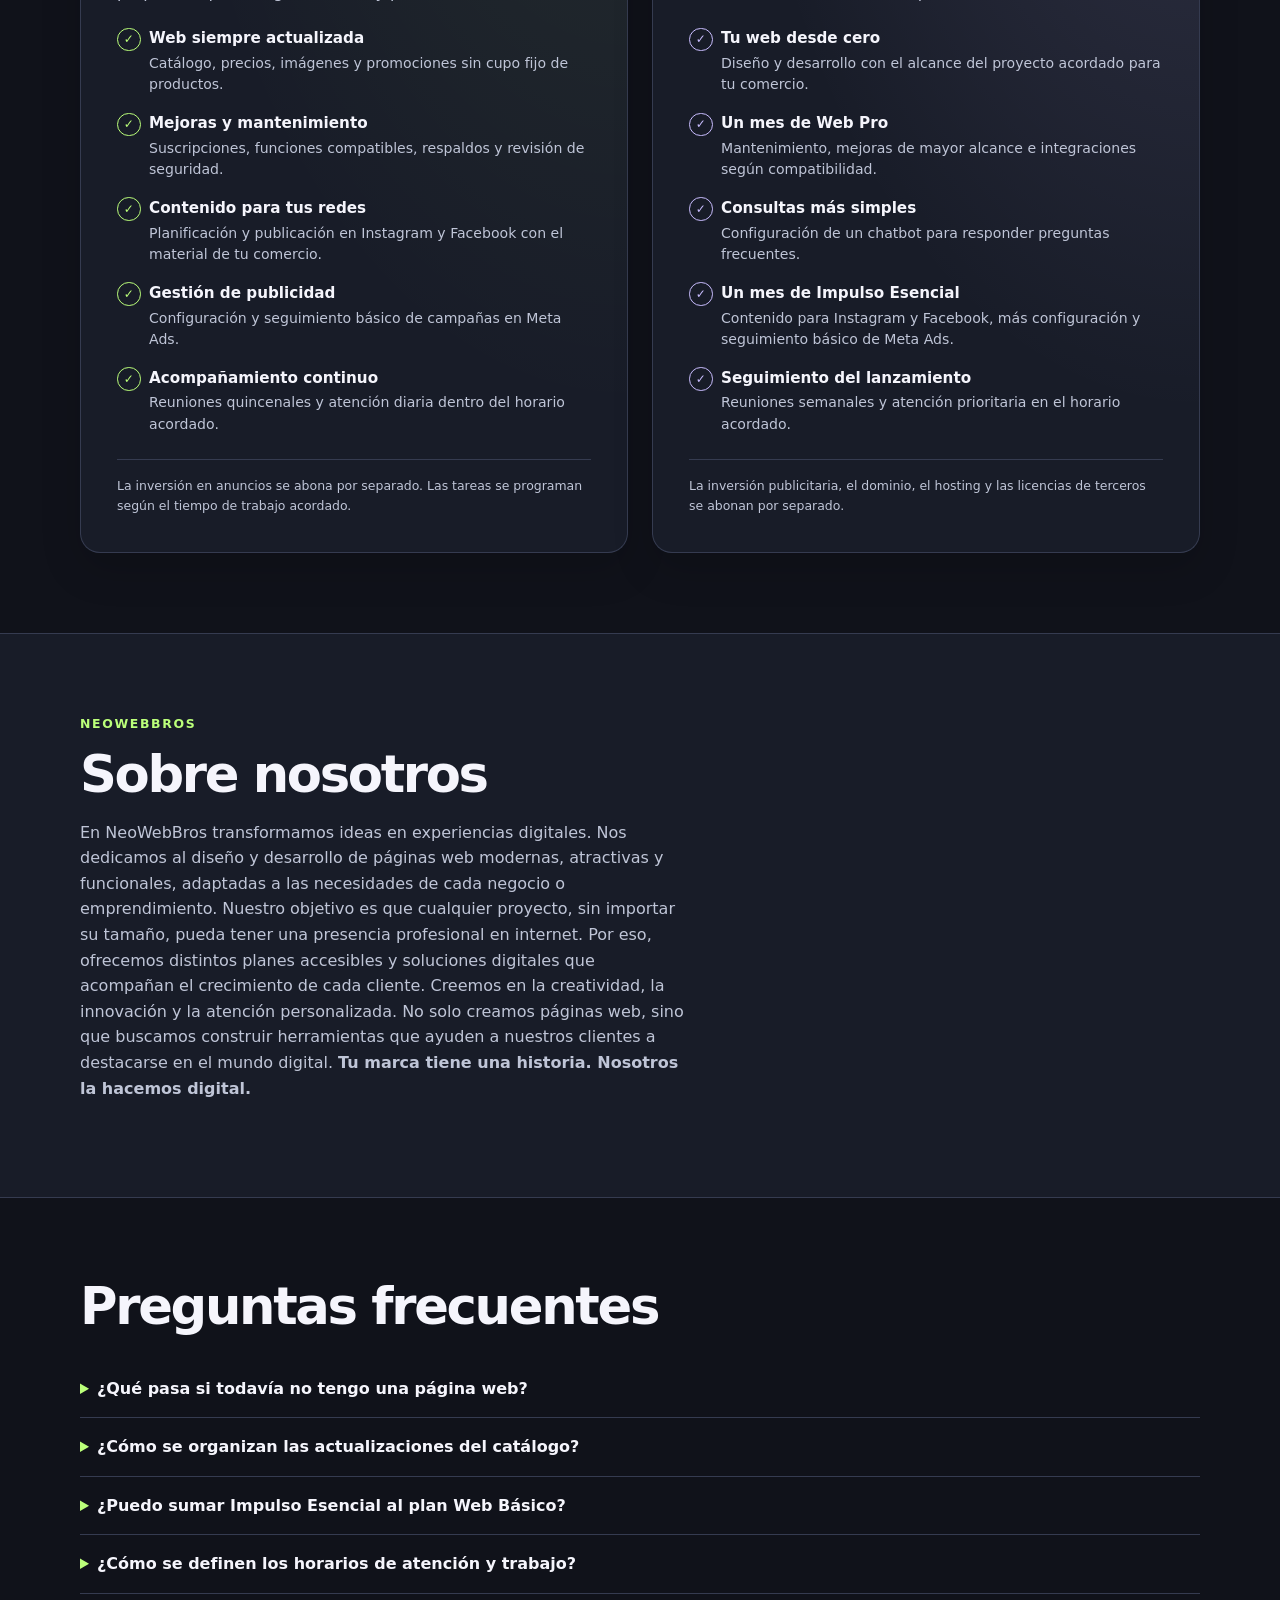
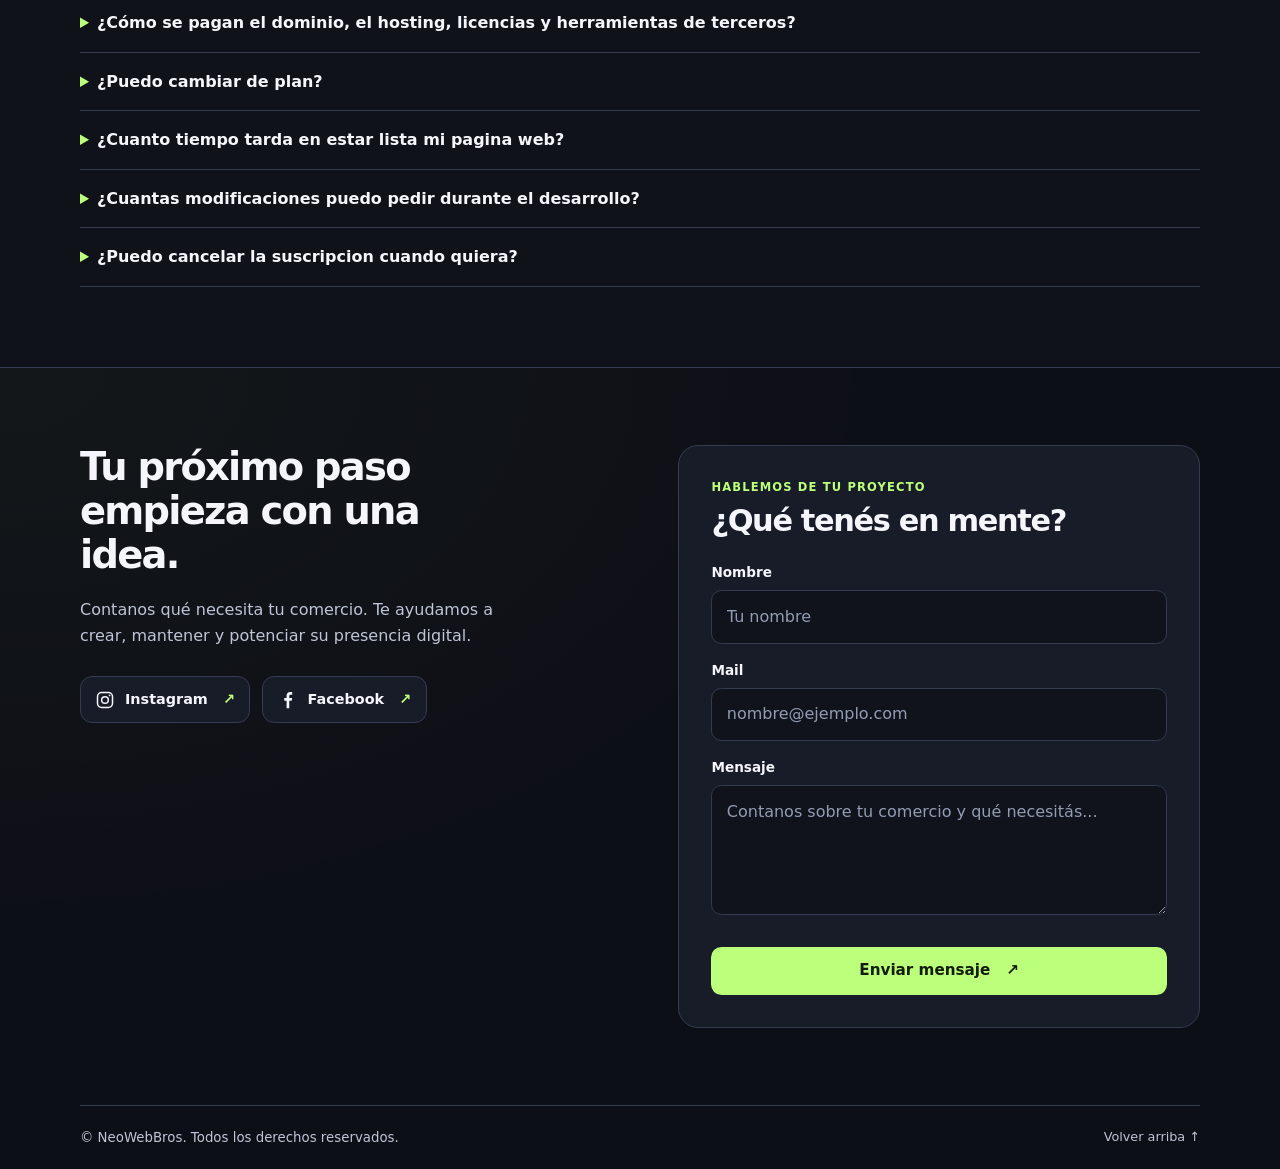
==== commit 95ad3768: "muevo sección de "como trabajamos" a una pagina a parte" ====
--- a/index.html
+++ b/index.html
@@ -271,117 +271,42 @@
           </div>
         </article>
       </section>
-      <section class="section process-section" id="proceso" aria-labelledby="titulo-proceso">
-        <div class="container">
-          <div class="process-heading">
-            <div>
-              <p class="eyebrow">Un camino claro, de principio a fin</p>
-              <h2 id="titulo-proceso">Así trabajamos</h2>
-            </div>
-            <div class="process-heading-side">
-              <p class="section-intro">
-                Elegí el servicio y conocé cada etapa. Nos reunimos, definimos prioridades y avanzamos con vos.
-              </p>
-              <a class="button button-secondary process-page-link" href="pages/proceso.html">Ver el proceso en otra página</a>
-            </div>
-          </div>
-
-          <div class="process-tabs" data-process-tabs>
-            <div class="process-tablist" role="tablist" aria-label="Procesos de trabajo">
-              <button class="process-tab is-active" id="tab-creacion" type="button" role="tab" aria-selected="true" aria-controls="panel-creacion" tabindex="0" data-process-tab="creacion">Crear una web</button>
-              <button class="process-tab" id="tab-mantenimiento" type="button" role="tab" aria-selected="false" aria-controls="panel-mantenimiento" tabindex="-1" data-process-tab="mantenimiento">Mantener una web</button>
-              <button class="process-tab" id="tab-marketing" type="button" role="tab" aria-selected="false" aria-controls="panel-marketing" tabindex="-1" data-process-tab="marketing">Hacer marketing</button>
-            </div>
-
-            <div class="process-panel" id="panel-creacion" role="tabpanel" aria-labelledby="tab-creacion" data-process-panel="creacion">
-              <div class="process-grid">
-                <article class="process-card">
-                  <span class="process-step" aria-hidden="true">01</span>
-                  <h3>Nos reunimos</h3>
-                  <p>Conocemos tu negocio, tus objetivos y las funciones que necesitás.</p>
-                </article>
-                <article class="process-card">
-                  <span class="process-step" aria-hidden="true">02</span>
-                  <h3>Diseñamos</h3>
-                  <p>Definimos la estructura, el estilo visual y el recorrido en cada pantalla.</p>
-                </article>
-                <article class="process-card">
-                  <span class="process-step" aria-hidden="true">03</span>
-                  <h3>Desarrollamos</h3>
-                  <p>Construimos una web rápida, adaptable y preparada para crecer.</p>
-                </article>
-                <article class="process-card">
-                  <span class="process-step" aria-hidden="true">04</span>
-                  <h3>Revisamos</h3>
-                  <p>Te mostramos el avance, probamos todo y aplicamos los ajustes acordados.</p>
-                </article>
-                <article class="process-card">
-                  <span class="process-step" aria-hidden="true">05</span>
-                  <h3>Publicamos</h3>
-                  <p>Dejamos el sitio online y listo para continuar con un plan mensual.</p>
-                </article>
-              </div>
-            </div>
-
-            <div class="process-panel" id="panel-mantenimiento" role="tabpanel" aria-labelledby="tab-mantenimiento" data-process-panel="mantenimiento" hidden>
-              <div class="process-grid">
-                <article class="process-card">
-                  <span class="process-step" aria-hidden="true">01</span>
-                  <h3>Priorizamos</h3>
-                  <p>En reuniones semanales o quincenales ordenamos cambios y mejoras.</p>
-                </article>
-                <article class="process-card">
-                  <span class="process-step" aria-hidden="true">02</span>
-                  <h3>Actualizamos</h3>
-                  <p>Renovamos productos, precios, imágenes, textos y promociones.</p>
-                </article>
-                <article class="process-card">
-                  <span class="process-step" aria-hidden="true">03</span>
-                  <h3>Mejoramos</h3>
-                  <p>Sumamos funciones y optimizamos la experiencia según tu plan.</p>
-                </article>
-                <article class="process-card">
-                  <span class="process-step" aria-hidden="true">04</span>
-                  <h3>Protegemos</h3>
-                  <p>Hacemos respaldos y revisamos accesos, seguridad y compatibilidad.</p>
-                </article>
-                <article class="process-card">
-                  <span class="process-step" aria-hidden="true">05</span>
-                  <h3>Acompañamos</h3>
-                  <p>Probamos cada cambio y atendemos tus consultas por WhatsApp o correo.</p>
-                </article>
-              </div>
-            </div>
-
-            <div class="process-panel" id="panel-marketing" role="tabpanel" aria-labelledby="tab-marketing" data-process-panel="marketing" hidden>
-              <div class="process-grid">
-                <article class="process-card">
-                  <span class="process-step" aria-hidden="true">01</span>
-                  <h3>Planificamos</h3>
-                  <p>Definimos qué querés comunicar, a quién y con qué objetivo.</p>
-                </article>
-                <article class="process-card">
-                  <span class="process-step" aria-hidden="true">02</span>
-                  <h3>Preparamos</h3>
-                  <p>Adaptamos las fotos, promociones y datos que nos compartís.</p>
-                </article>
-                <article class="process-card">
-                  <span class="process-step" aria-hidden="true">03</span>
-                  <h3>Publicamos</h3>
-                  <p>Organizamos y difundimos contenido en Instagram y Facebook.</p>
-                </article>
-                <article class="process-card">
-                  <span class="process-step" aria-hidden="true">04</span>
-                  <h3>Impulsamos</h3>
-                  <p>Configuramos anuncios en Meta para llevar personas a tu web o WhatsApp.</p>
-                </article>
-                <article class="process-card">
-                  <span class="process-step" aria-hidden="true">05</span>
-                  <h3>Ajustamos</h3>
-                  <p>Seguimos las campañas y aplicamos mejoras en cada nueva etapa.</p>
-                </article>
-              </div>
-            </div>
+      <section class="section process-section process-invite-section" id="proceso" aria-labelledby="titulo-proceso">
+        <div class="container process-invite-layout">
+          <div class="process-invite-copy">
+            <p class="eyebrow">Un camino claro, de principio a fin</p>
+            <h2 id="titulo-proceso">Conocé nuestro proceso de trabajo</h2>
+            <p class="section-intro">
+              Creación, mantenimiento o marketing: descubrí cómo organizamos cada proyecto y qué podés esperar en cada etapa.
+            </p>
+            <a class="button process-invite-button" href="pages/proceso.html">Explorar nuestro proceso</a>
+          </div>
+
+          <div class="process-invite-preview" aria-label="Servicios explicados en la página de proceso">
+            <p class="process-invite-label">Elegí tu recorrido</p>
+            <ul class="process-invite-list">
+              <li>
+                <span aria-hidden="true">01</span>
+                <div>
+                  <strong>Crear una página</strong>
+                  <small>De la primera reunión a la publicación.</small>
+                </div>
+              </li>
+              <li>
+                <span aria-hidden="true">02</span>
+                <div>
+                  <strong>Mantener tu web</strong>
+                  <small>Prioridades, mejoras y soporte continuo.</small>
+                </div>
+              </li>
+              <li>
+                <span aria-hidden="true">03</span>
+                <div>
+                  <strong>Impulsar tu negocio</strong>
+                  <small>Contenido, campañas y nuevos ajustes.</small>
+                </div>
+              </li>
+            </ul>
           </div>
         </div>
       </section>
--- a/css/main.css
+++ b/css/main.css
@@ -186,6 +186,93 @@
     radial-gradient(circle at 8% 12%, rgba(187, 255, 122, .08), transparent 28rem),
     radial-gradient(circle at 92% 82%, rgba(201, 189, 255, .1), transparent 30rem),
     #131620;
+}
+
+.process-invite-layout {
+  display: grid;
+  gap: 2rem;
+}
+
+.process-invite-copy .section-intro {
+  margin: 1rem 0 0;
+}
+
+.process-invite-button {
+  margin-top: 1.25rem;
+}
+
+.process-invite-preview {
+  padding: clamp(1.25rem, 4vw, 2rem);
+  border: 1px solid rgba(201, 189, 255, .4);
+  border-radius: var(--radius);
+  background:
+    radial-gradient(circle at top right, rgba(201, 189, 255, .12), transparent 52%),
+    rgba(24, 28, 40, .9);
+  box-shadow: 0 1rem 2.5rem rgba(0, 0, 0, .2);
+}
+
+.process-invite-label {
+  margin: 0 0 1rem;
+  color: var(--lavender);
+  font-size: .8rem;
+  font-weight: 800;
+  letter-spacing: .1em;
+  text-transform: uppercase;
+}
+
+.process-invite-list {
+  display: grid;
+  gap: .75rem;
+  margin: 0;
+  padding: 0;
+  list-style: none;
+}
+
+.process-invite-list li {
+  display: grid;
+  grid-template-columns: auto minmax(0, 1fr);
+  align-items: center;
+  gap: .9rem;
+  padding: .85rem;
+  border: 1px solid var(--border);
+  border-radius: .85rem;
+  background: rgba(16, 18, 26, .55);
+}
+
+.process-invite-list li > span {
+  display: grid;
+  width: 2.35rem;
+  height: 2.35rem;
+  place-items: center;
+  border: 1px solid rgba(187, 255, 122, .35);
+  border-radius: .65rem;
+  color: var(--accent);
+  font-size: .72rem;
+  font-weight: 850;
+}
+
+.process-invite-list strong,
+.process-invite-list small {
+  display: block;
+}
+
+.process-invite-list strong {
+  line-height: 1.35;
+}
+
+.process-invite-list small {
+  margin-top: .15rem;
+  color: var(--muted);
+  font-size: .85rem;
+  line-height: 1.45;
+}
+
+@media (min-width: 48rem) {
+  .process-invite-layout {
+    grid-template-columns: minmax(0, 1fr) minmax(22rem, .85fr);
+    align-items: center;
+    gap: clamp(2rem, 6vw, 5rem);
+  }
 }
 
 .process-heading {
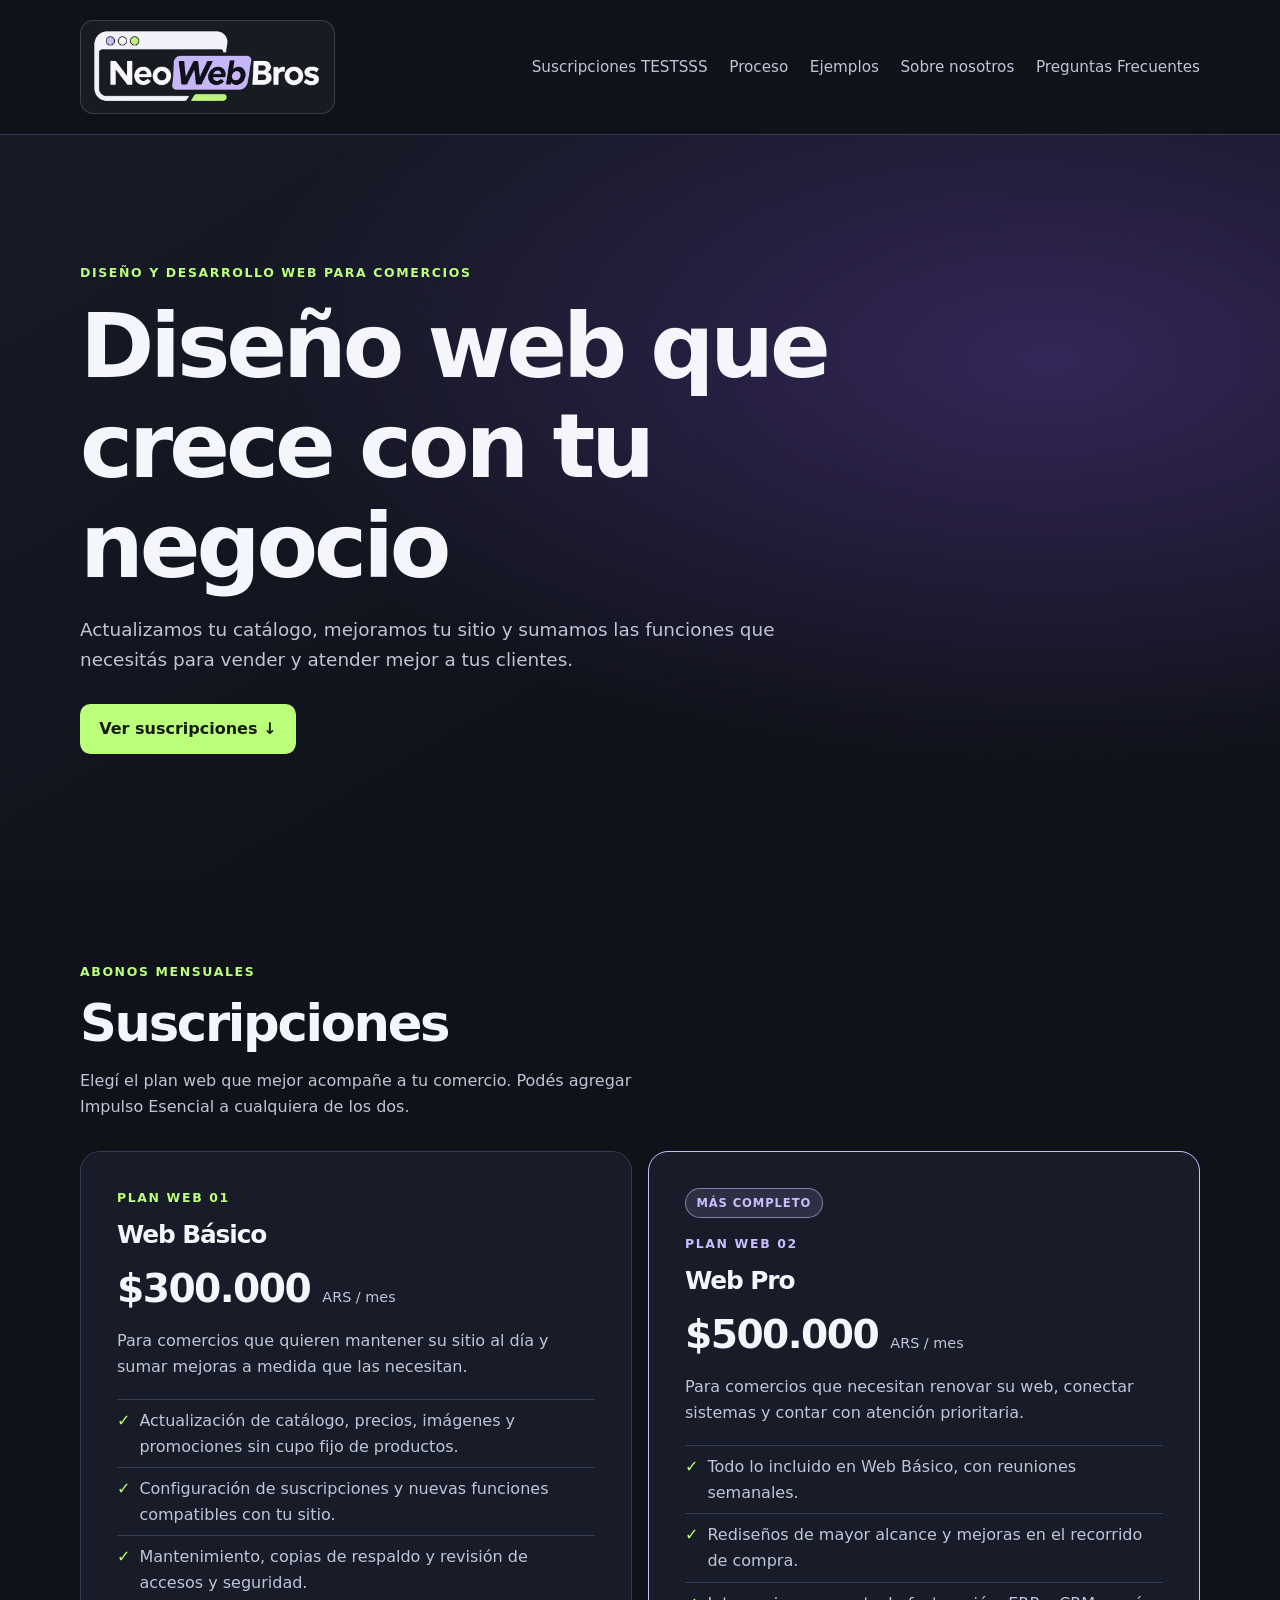
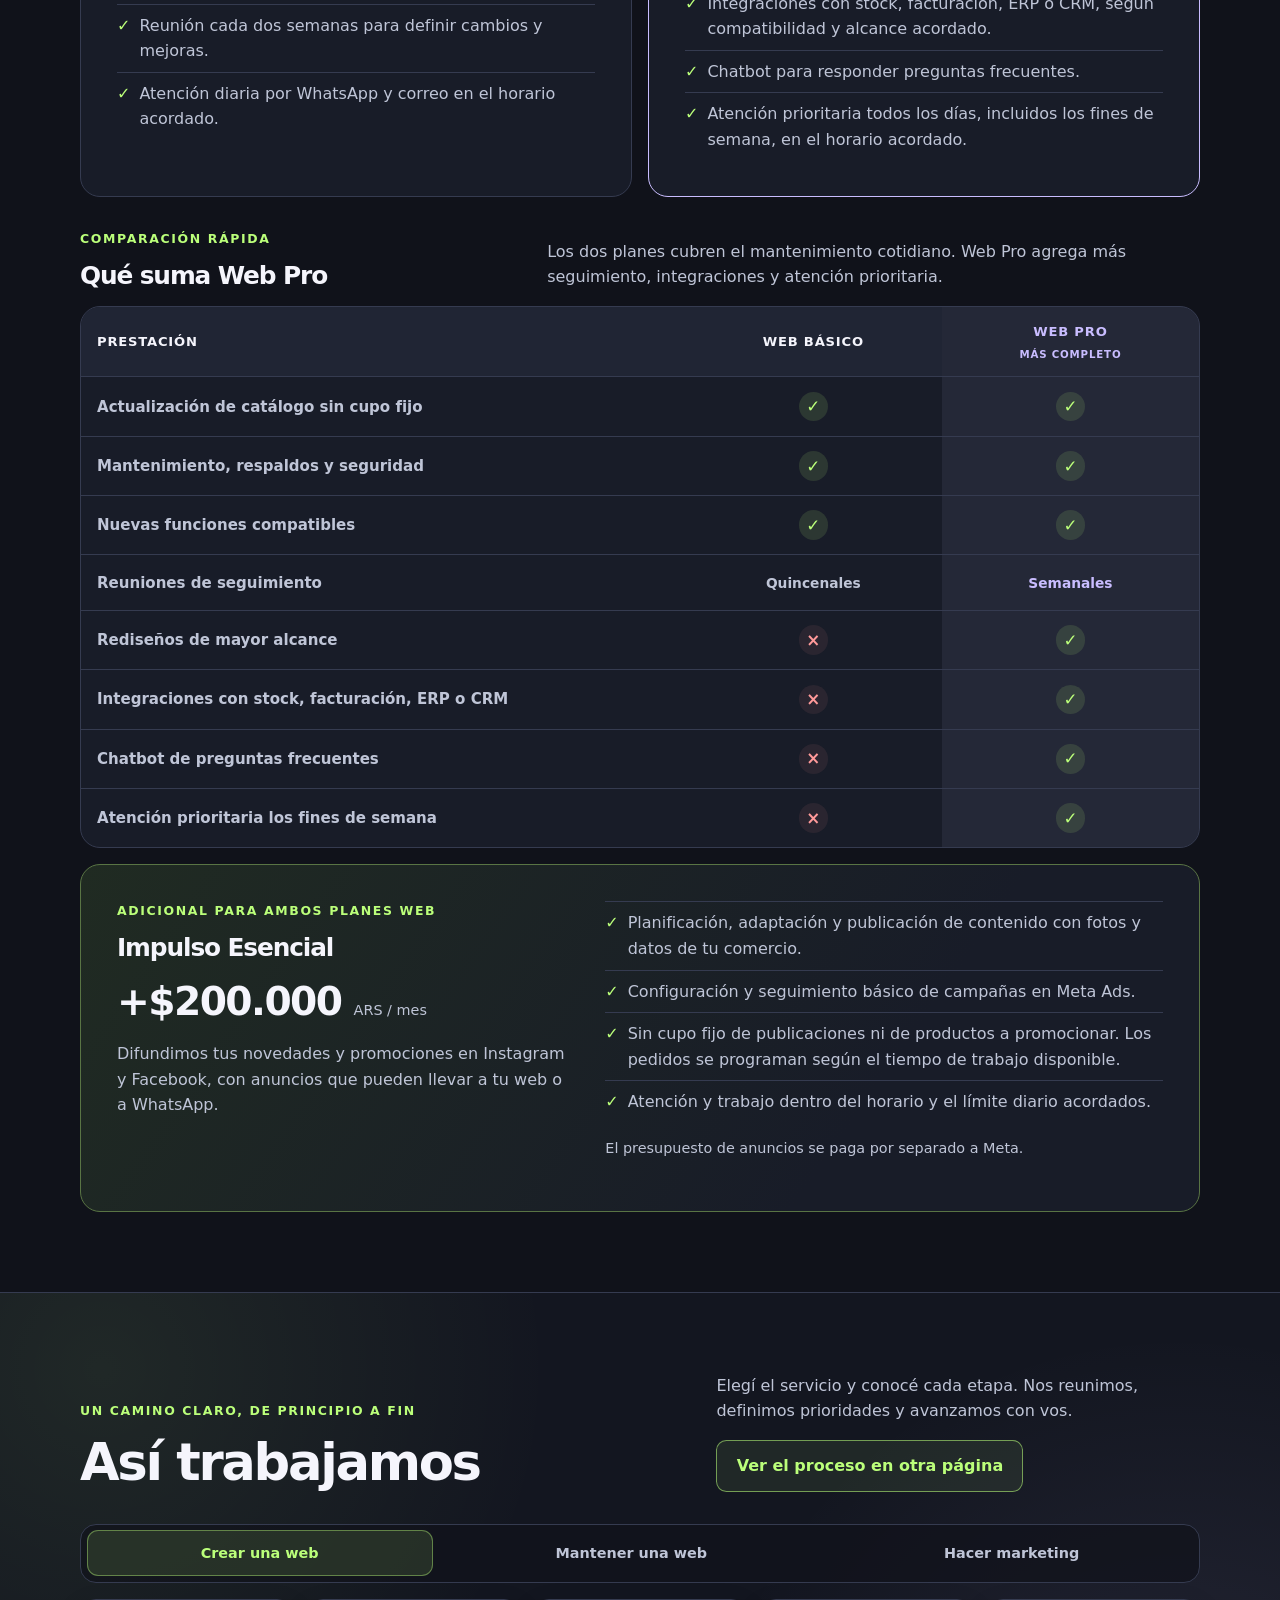
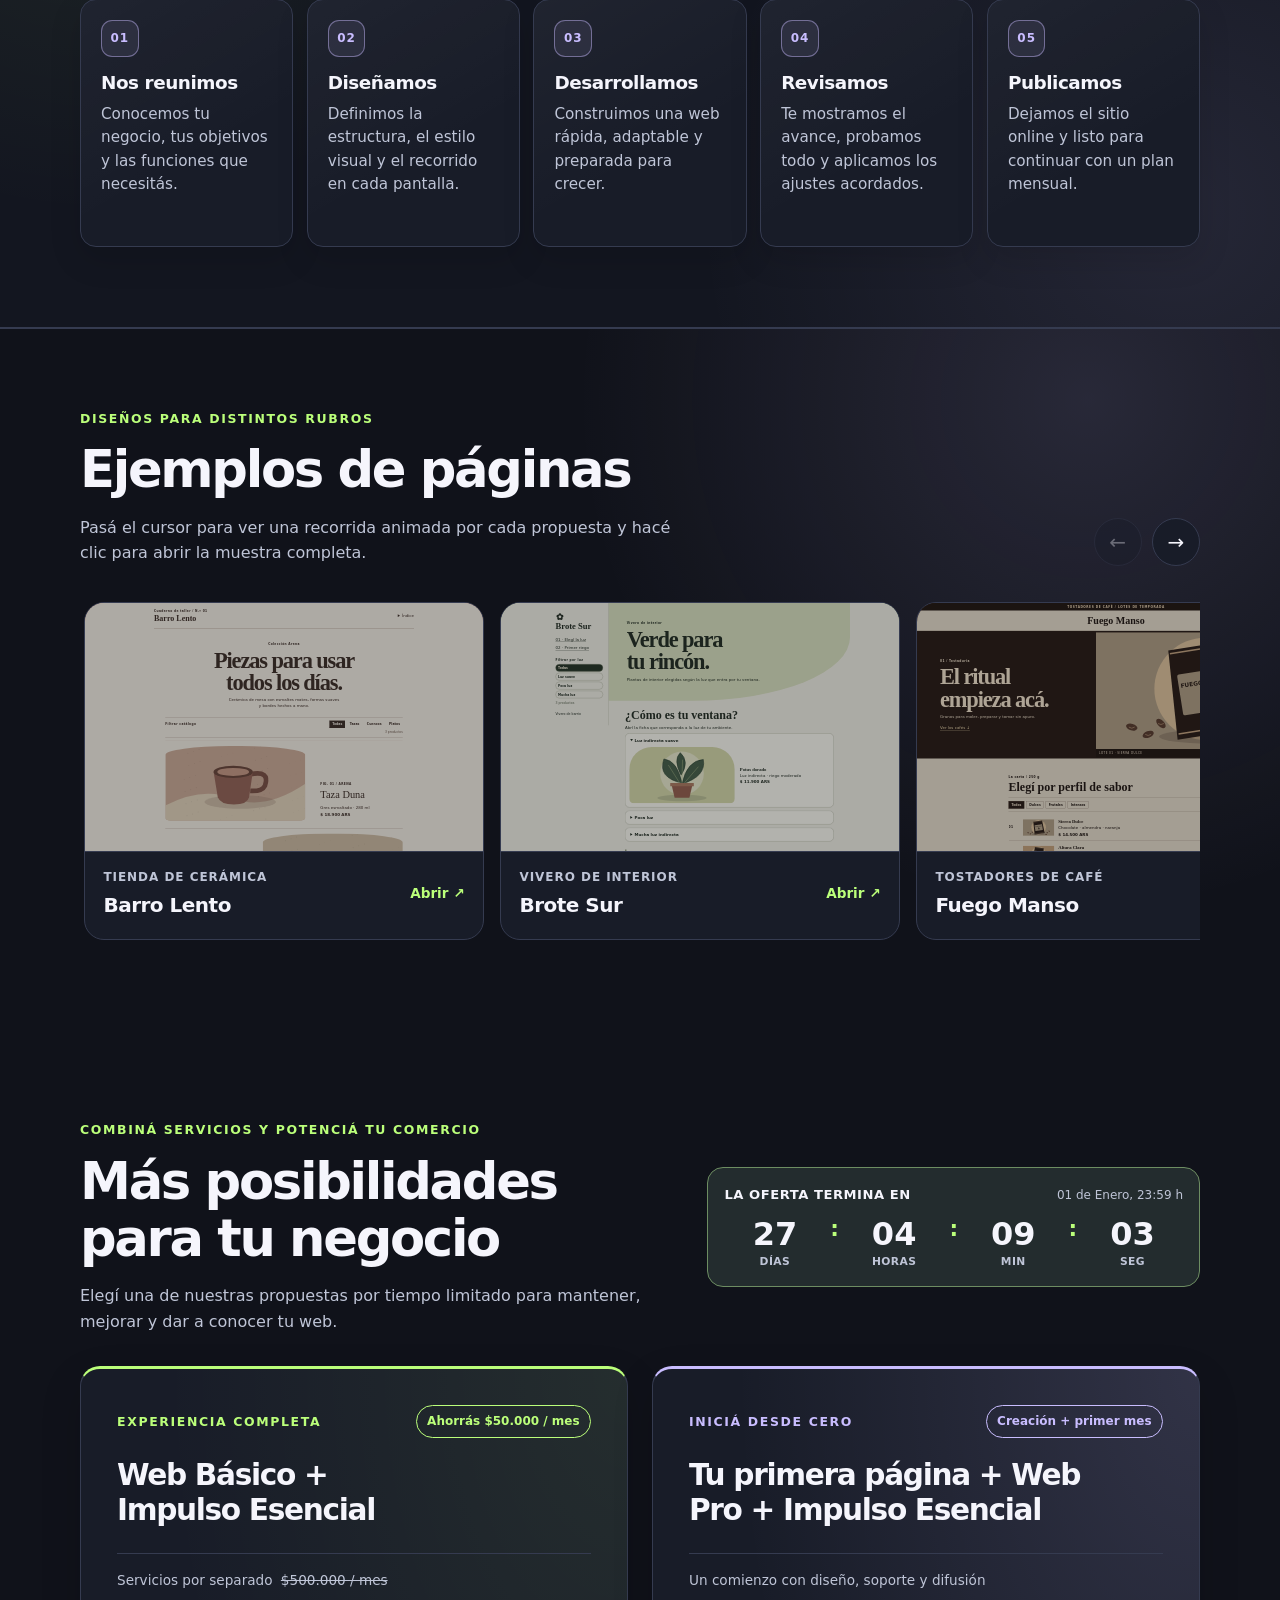
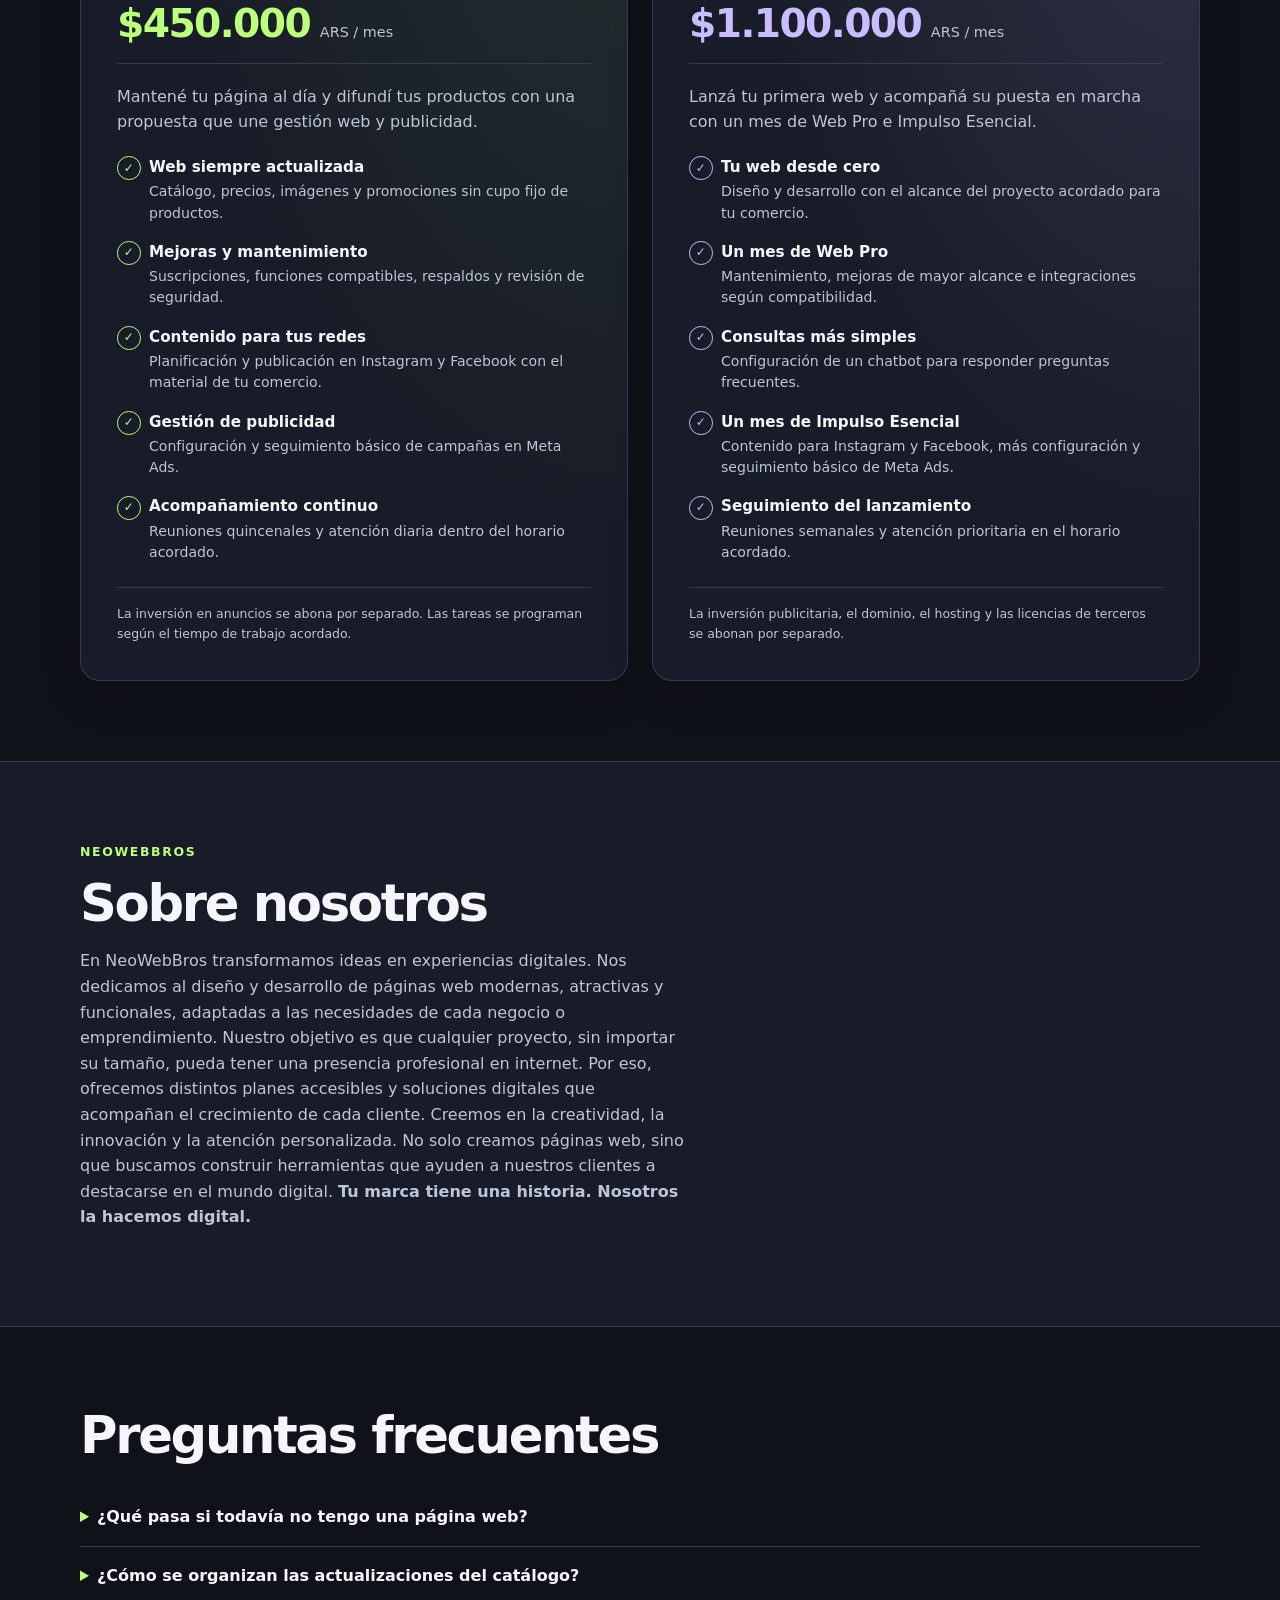
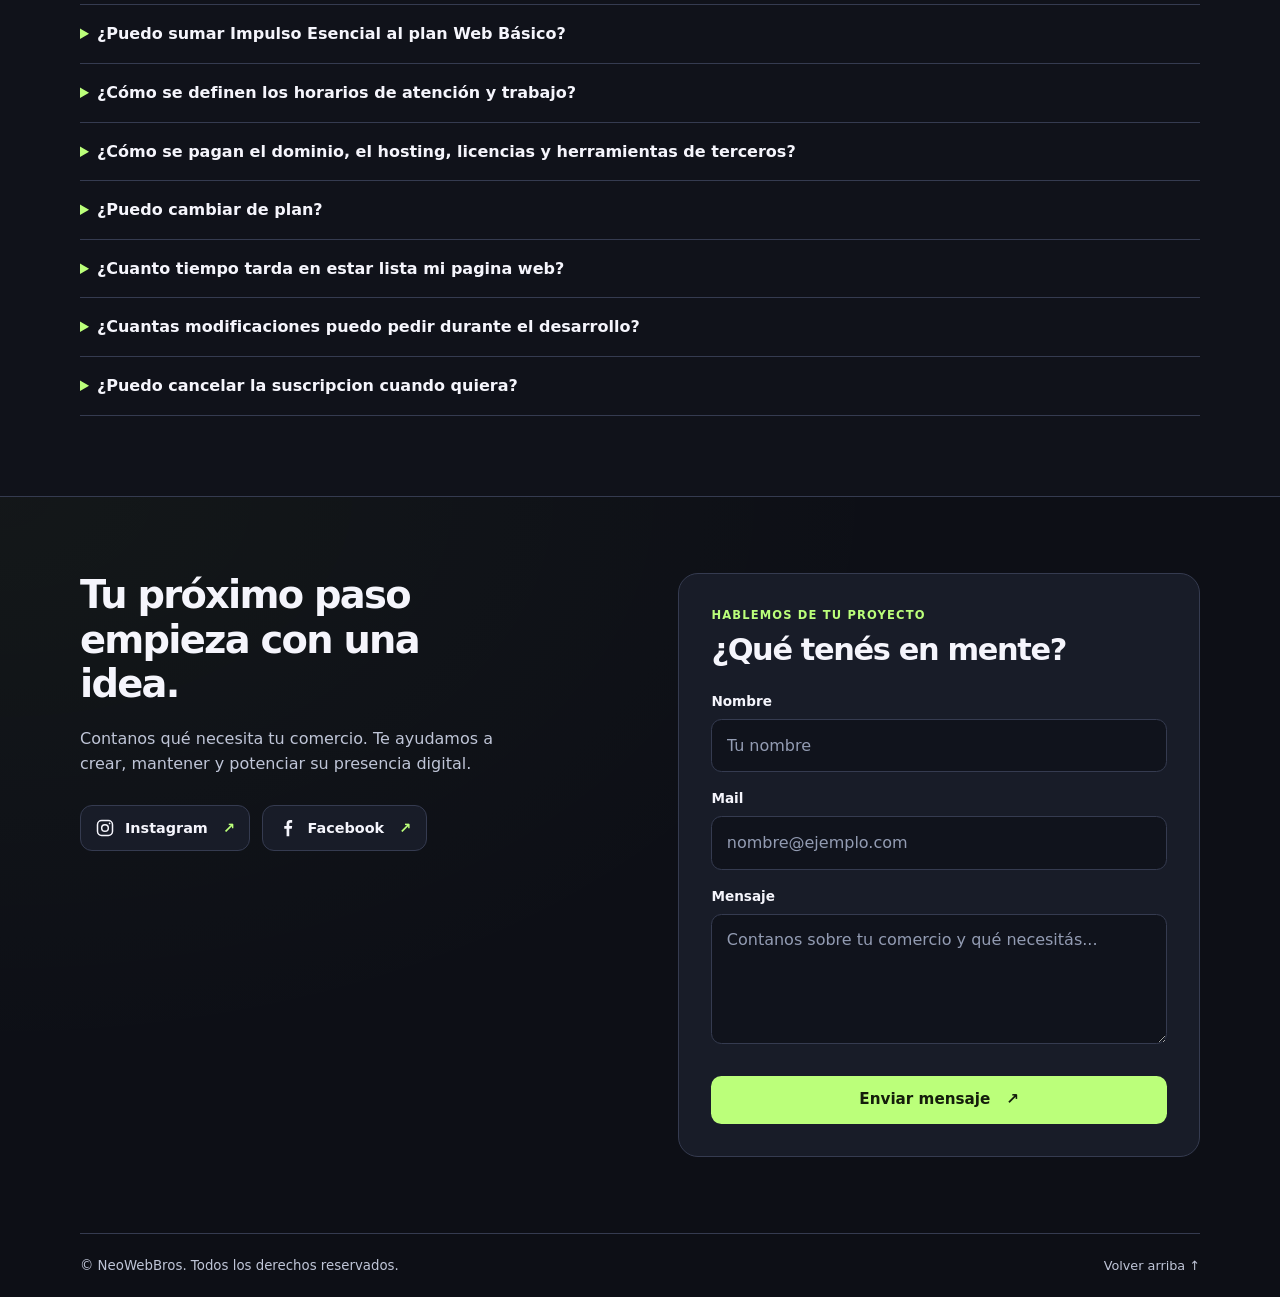
==== commit 1e5be40a: "cambio de prueba para github actions" ====
--- a/index.html
+++ b/index.html
@@ -112,7 +112,7 @@
         <nav aria-label="Navegación principal">
           <ul>
             <li>
-              <a href="#suscripciones">Suscripciones</a>
+              <a href="#suscripciones">Suscripciones TESTSSS</a>
             </li>
             <li>
               <a href="#proceso">Proceso</a>
@@ -271,42 +271,117 @@
           </div>
         </article>
       </section>
-      <section class="section process-section process-invite-section" id="proceso" aria-labelledby="titulo-proceso">
-        <div class="container process-invite-layout">
-          <div class="process-invite-copy">
-            <p class="eyebrow">Un camino claro, de principio a fin</p>
-            <h2 id="titulo-proceso">Conocé nuestro proceso de trabajo</h2>
-            <p class="section-intro">
-              Creación, mantenimiento o marketing: descubrí cómo organizamos cada proyecto y qué podés esperar en cada etapa.
-            </p>
-            <a class="button process-invite-button" href="pages/proceso.html">Explorar nuestro proceso</a>
-          </div>
-
-          <div class="process-invite-preview" aria-label="Servicios explicados en la página de proceso">
-            <p class="process-invite-label">Elegí tu recorrido</p>
-            <ul class="process-invite-list">
-              <li>
-                <span aria-hidden="true">01</span>
-                <div>
-                  <strong>Crear una página</strong>
-                  <small>De la primera reunión a la publicación.</small>
-                </div>
-              </li>
-              <li>
-                <span aria-hidden="true">02</span>
-                <div>
-                  <strong>Mantener tu web</strong>
-                  <small>Prioridades, mejoras y soporte continuo.</small>
-                </div>
-              </li>
-              <li>
-                <span aria-hidden="true">03</span>
-                <div>
-                  <strong>Impulsar tu negocio</strong>
-                  <small>Contenido, campañas y nuevos ajustes.</small>
-                </div>
-              </li>
-            </ul>
+      <section class="section process-section" id="proceso" aria-labelledby="titulo-proceso">
+        <div class="container">
+          <div class="process-heading">
+            <div>
+              <p class="eyebrow">Un camino claro, de principio a fin</p>
+              <h2 id="titulo-proceso">Así trabajamos</h2>
+            </div>
+            <div class="process-heading-side">
+              <p class="section-intro">
+                Elegí el servicio y conocé cada etapa. Nos reunimos, definimos prioridades y avanzamos con vos.
+              </p>
+              <a class="button button-secondary process-page-link" href="pages/proceso.html">Ver el proceso en otra página</a>
+            </div>
+          </div>
+
+          <div class="process-tabs" data-process-tabs>
+            <div class="process-tablist" role="tablist" aria-label="Procesos de trabajo">
+              <button class="process-tab is-active" id="tab-creacion" type="button" role="tab" aria-selected="true" aria-controls="panel-creacion" tabindex="0" data-process-tab="creacion">Crear una web</button>
+              <button class="process-tab" id="tab-mantenimiento" type="button" role="tab" aria-selected="false" aria-controls="panel-mantenimiento" tabindex="-1" data-process-tab="mantenimiento">Mantener una web</button>
+              <button class="process-tab" id="tab-marketing" type="button" role="tab" aria-selected="false" aria-controls="panel-marketing" tabindex="-1" data-process-tab="marketing">Hacer marketing</button>
+            </div>
+
+            <div class="process-panel" id="panel-creacion" role="tabpanel" aria-labelledby="tab-creacion" data-process-panel="creacion">
+              <div class="process-grid">
+                <article class="process-card">
+                  <span class="process-step" aria-hidden="true">01</span>
+                  <h3>Nos reunimos</h3>
+                  <p>Conocemos tu negocio, tus objetivos y las funciones que necesitás.</p>
+                </article>
+                <article class="process-card">
+                  <span class="process-step" aria-hidden="true">02</span>
+                  <h3>Diseñamos</h3>
+                  <p>Definimos la estructura, el estilo visual y el recorrido en cada pantalla.</p>
+                </article>
+                <article class="process-card">
+                  <span class="process-step" aria-hidden="true">03</span>
+                  <h3>Desarrollamos</h3>
+                  <p>Construimos una web rápida, adaptable y preparada para crecer.</p>
+                </article>
+                <article class="process-card">
+                  <span class="process-step" aria-hidden="true">04</span>
+                  <h3>Revisamos</h3>
+                  <p>Te mostramos el avance, probamos todo y aplicamos los ajustes acordados.</p>
+                </article>
+                <article class="process-card">
+                  <span class="process-step" aria-hidden="true">05</span>
+                  <h3>Publicamos</h3>
+                  <p>Dejamos el sitio online y listo para continuar con un plan mensual.</p>
+                </article>
+              </div>
+            </div>
+
+            <div class="process-panel" id="panel-mantenimiento" role="tabpanel" aria-labelledby="tab-mantenimiento" data-process-panel="mantenimiento" hidden>
+              <div class="process-grid">
+                <article class="process-card">
+                  <span class="process-step" aria-hidden="true">01</span>
+                  <h3>Priorizamos</h3>
+                  <p>En reuniones semanales o quincenales ordenamos cambios y mejoras.</p>
+                </article>
+                <article class="process-card">
+                  <span class="process-step" aria-hidden="true">02</span>
+                  <h3>Actualizamos</h3>
+                  <p>Renovamos productos, precios, imágenes, textos y promociones.</p>
+                </article>
+                <article class="process-card">
+                  <span class="process-step" aria-hidden="true">03</span>
+                  <h3>Mejoramos</h3>
+                  <p>Sumamos funciones y optimizamos la experiencia según tu plan.</p>
+                </article>
+                <article class="process-card">
+                  <span class="process-step" aria-hidden="true">04</span>
+                  <h3>Protegemos</h3>
+                  <p>Hacemos respaldos y revisamos accesos, seguridad y compatibilidad.</p>
+                </article>
+                <article class="process-card">
+                  <span class="process-step" aria-hidden="true">05</span>
+                  <h3>Acompañamos</h3>
+                  <p>Probamos cada cambio y atendemos tus consultas por WhatsApp o correo.</p>
+                </article>
+              </div>
+            </div>
+
+            <div class="process-panel" id="panel-marketing" role="tabpanel" aria-labelledby="tab-marketing" data-process-panel="marketing" hidden>
+              <div class="process-grid">
+                <article class="process-card">
+                  <span class="process-step" aria-hidden="true">01</span>
+                  <h3>Planificamos</h3>
+                  <p>Definimos qué querés comunicar, a quién y con qué objetivo.</p>
+                </article>
+                <article class="process-card">
+                  <span class="process-step" aria-hidden="true">02</span>
+                  <h3>Preparamos</h3>
+                  <p>Adaptamos las fotos, promociones y datos que nos compartís.</p>
+                </article>
+                <article class="process-card">
+                  <span class="process-step" aria-hidden="true">03</span>
+                  <h3>Publicamos</h3>
+                  <p>Organizamos y difundimos contenido en Instagram y Facebook.</p>
+                </article>
+                <article class="process-card">
+                  <span class="process-step" aria-hidden="true">04</span>
+                  <h3>Impulsamos</h3>
+                  <p>Configuramos anuncios en Meta para llevar personas a tu web o WhatsApp.</p>
+                </article>
+                <article class="process-card">
+                  <span class="process-step" aria-hidden="true">05</span>
+                  <h3>Ajustamos</h3>
+                  <p>Seguimos las campañas y aplicamos mejoras en cada nueva etapa.</p>
+                </article>
+              </div>
+            </div>
           </div>
         </div>
       </section>
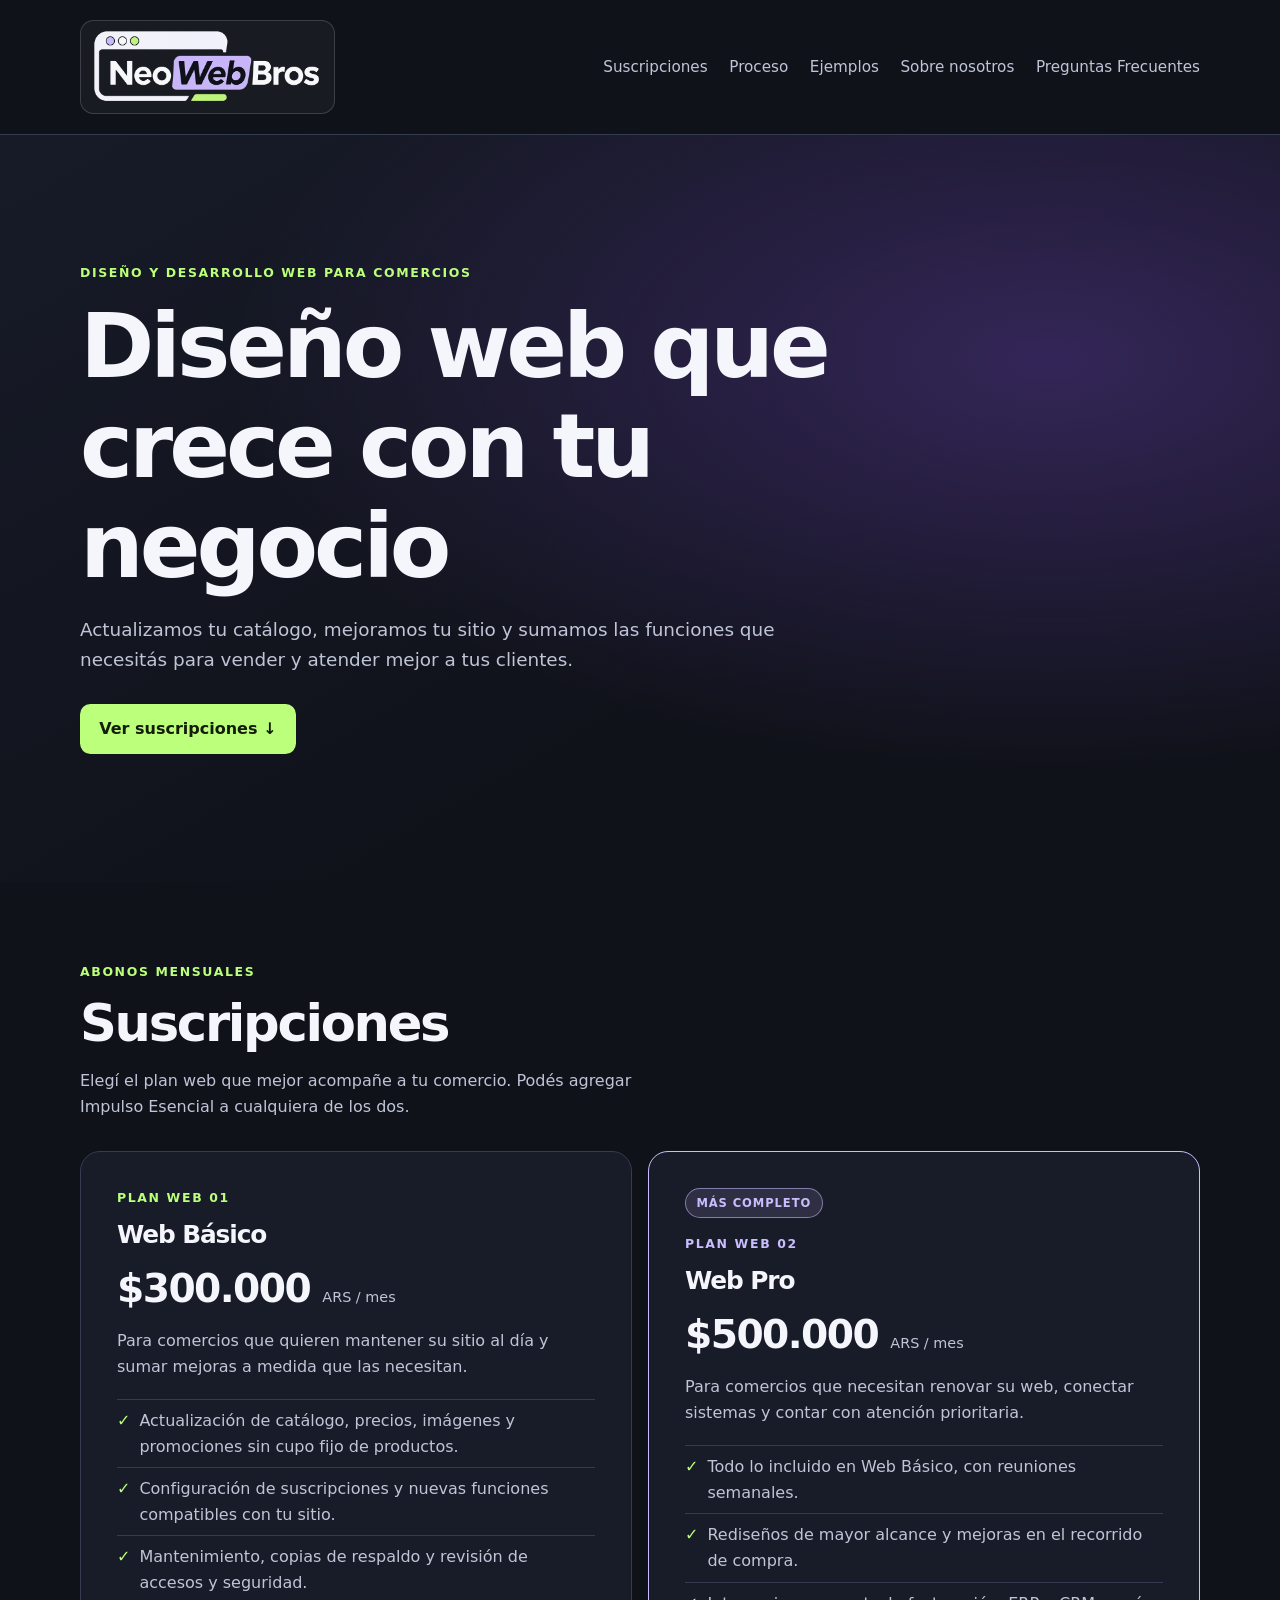
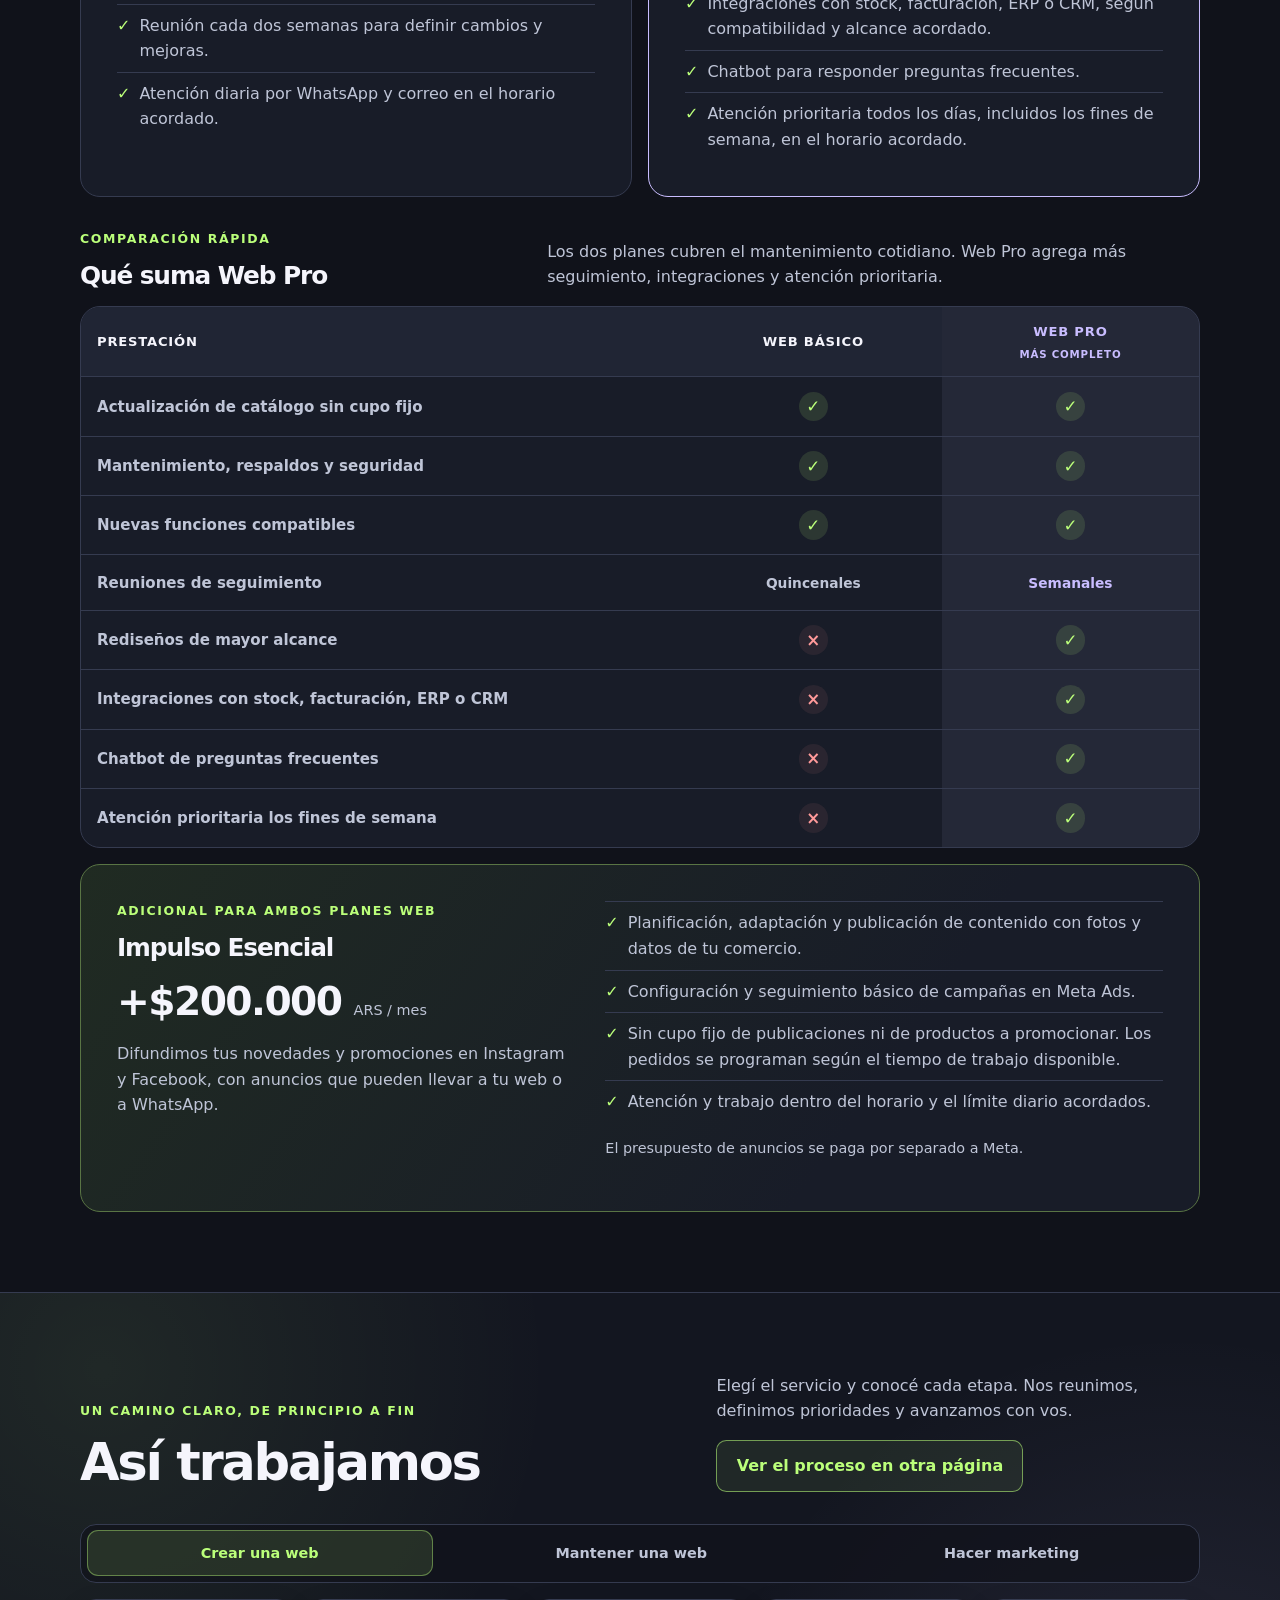
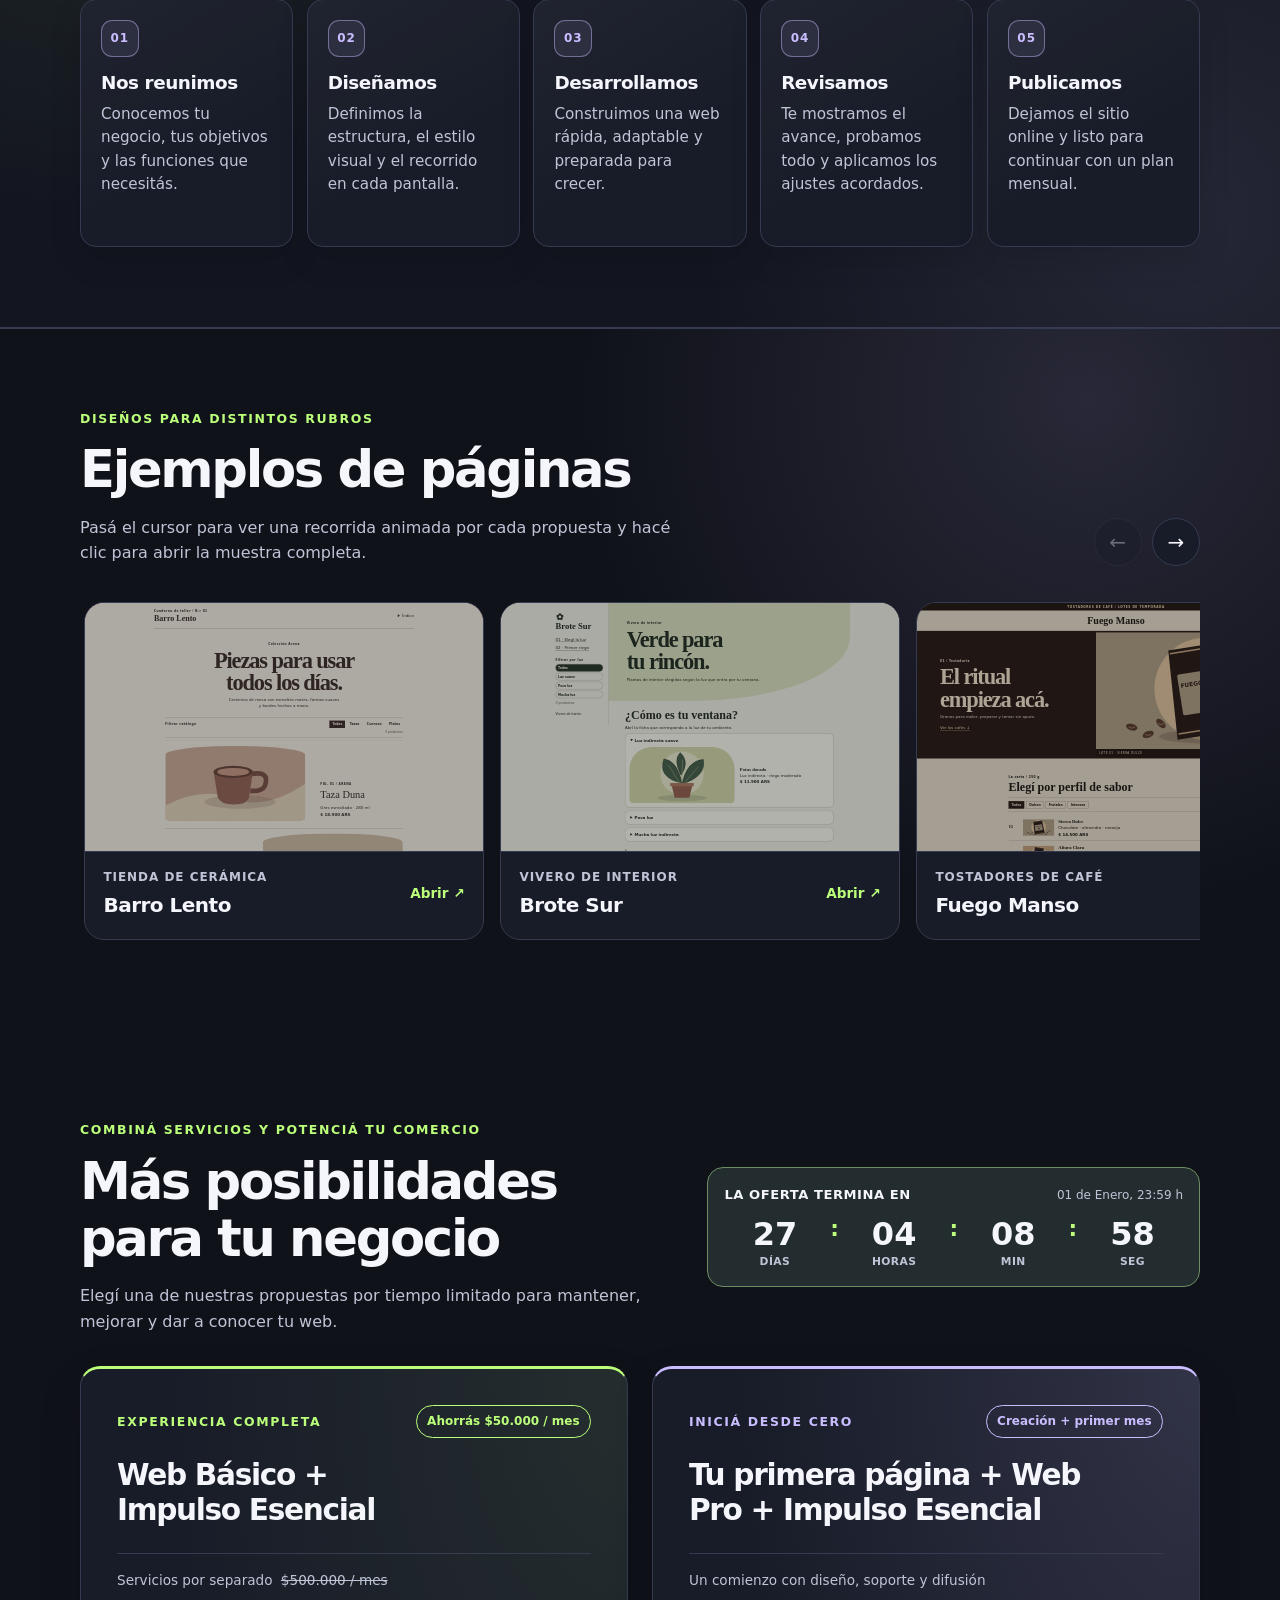
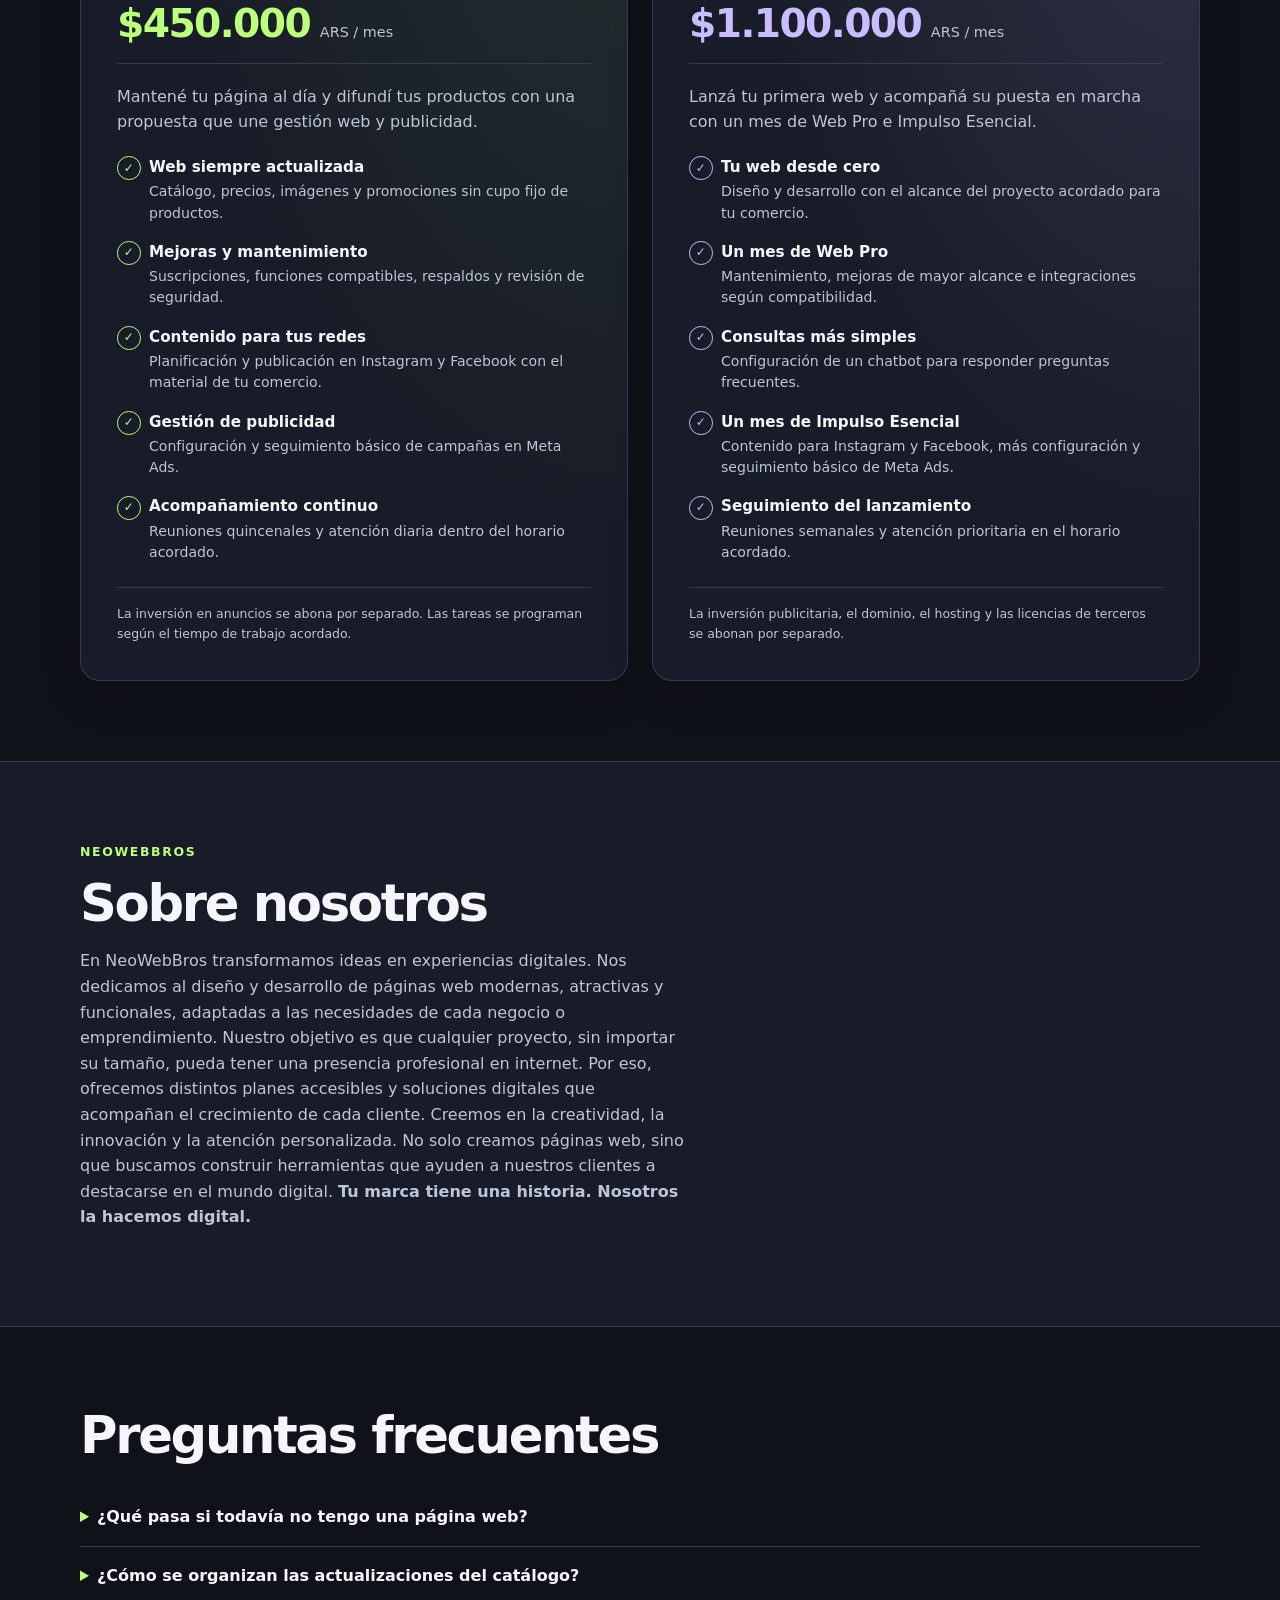
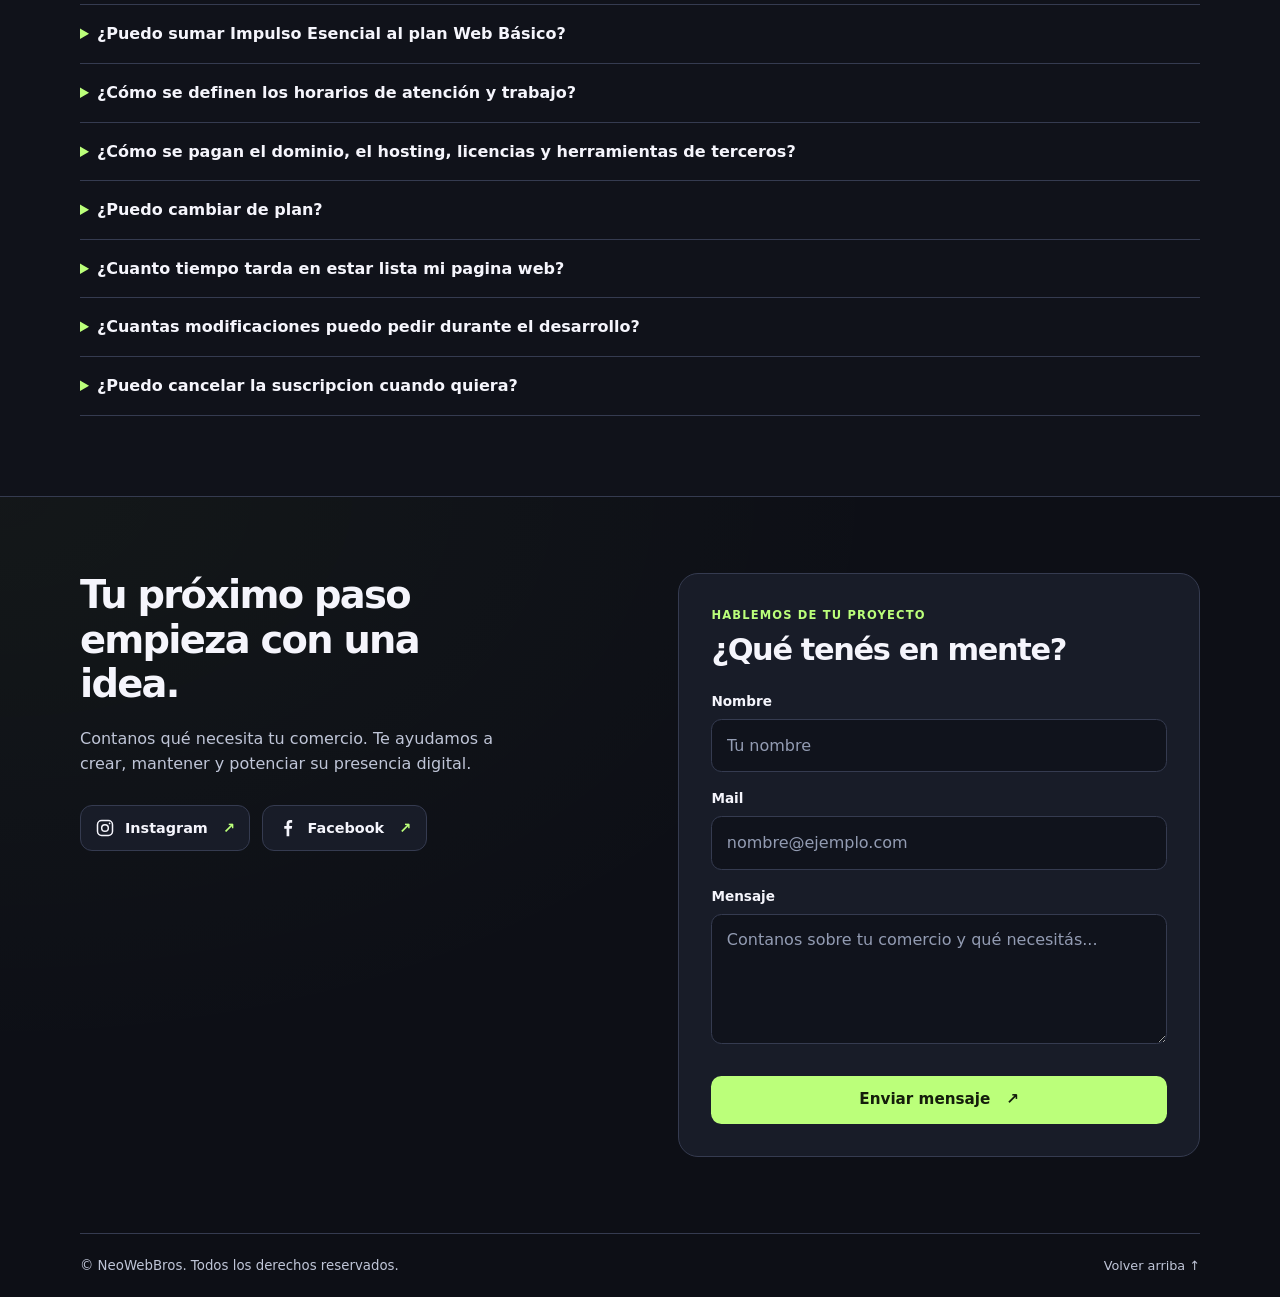
==== commit ede647c5: "saco texto de prueba" ====
--- a/index.html
+++ b/index.html
@@ -112,7 +112,7 @@
         <nav aria-label="Navegación principal">
           <ul>
             <li>
-              <a href="#suscripciones">Suscripciones TESTSSS</a>
+              <a href="#suscripciones">Suscripciones</a>
             </li>
             <li>
               <a href="#proceso">Proceso</a>
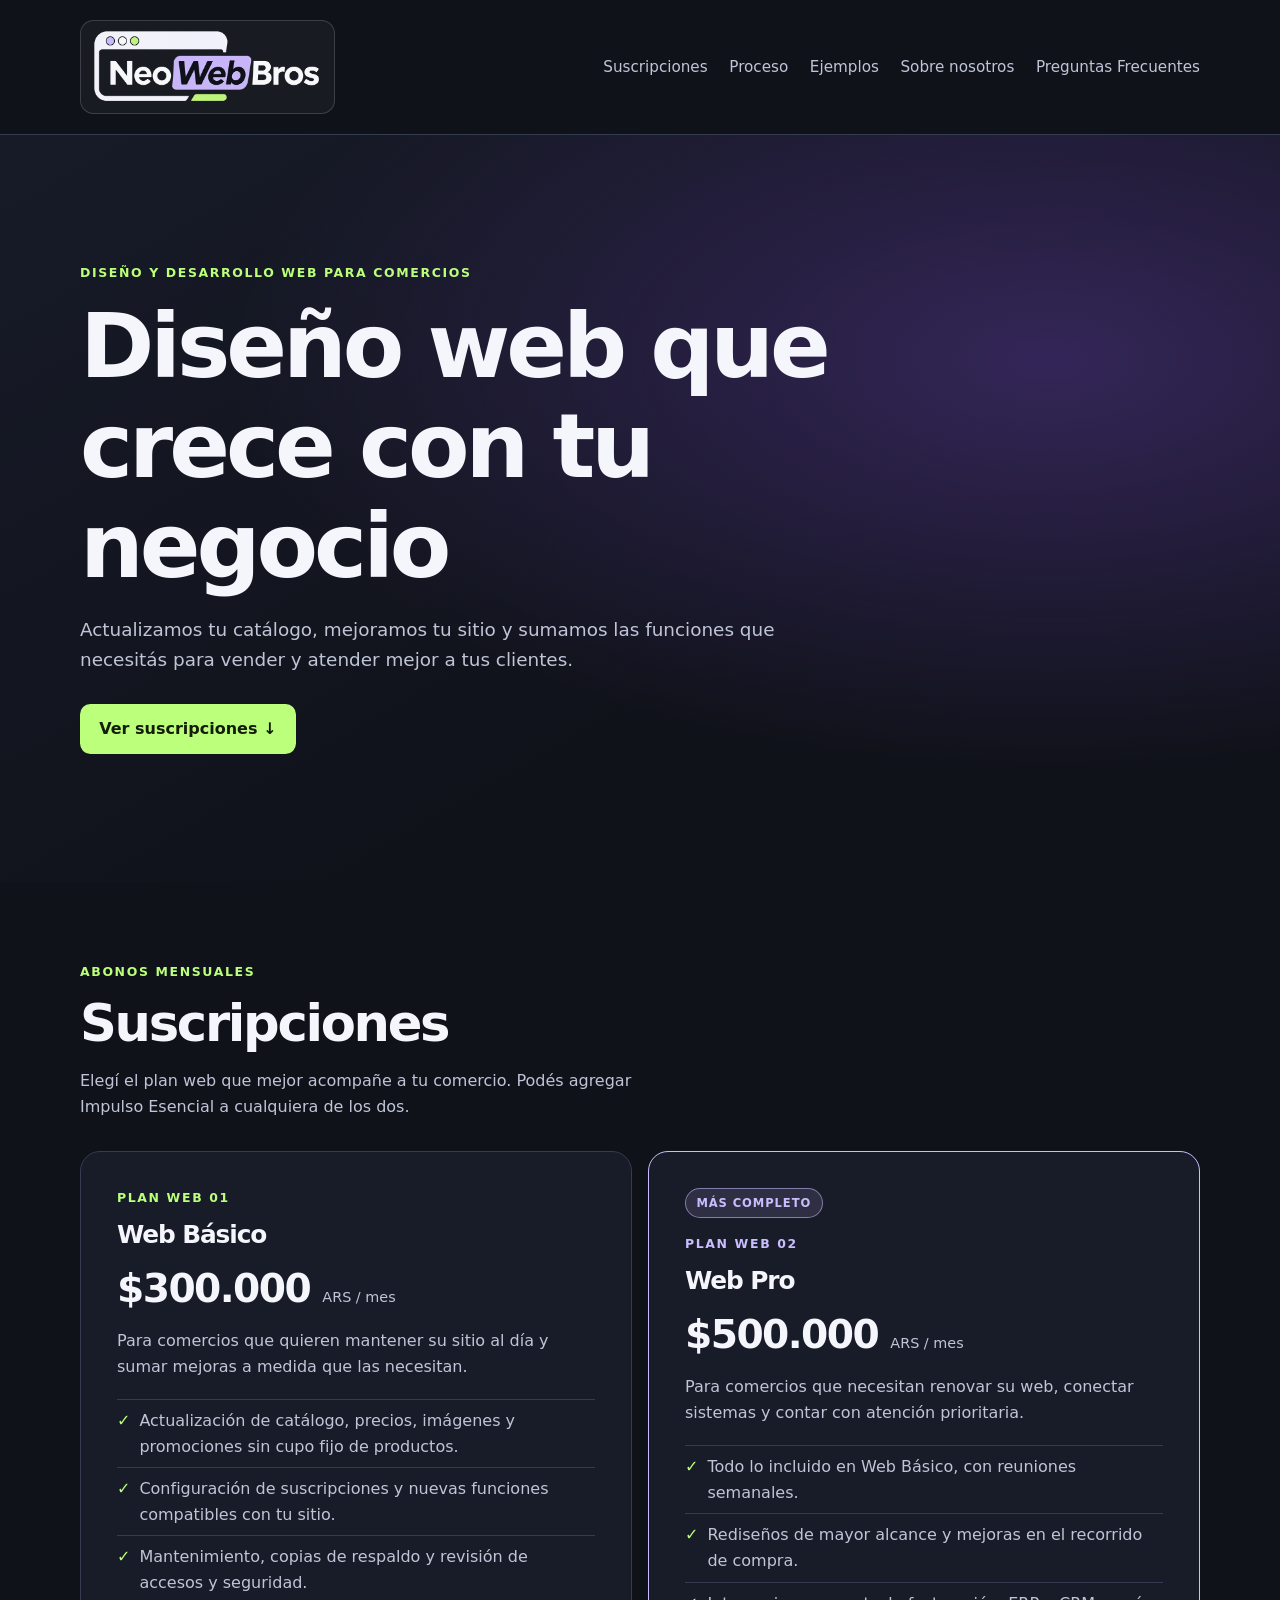
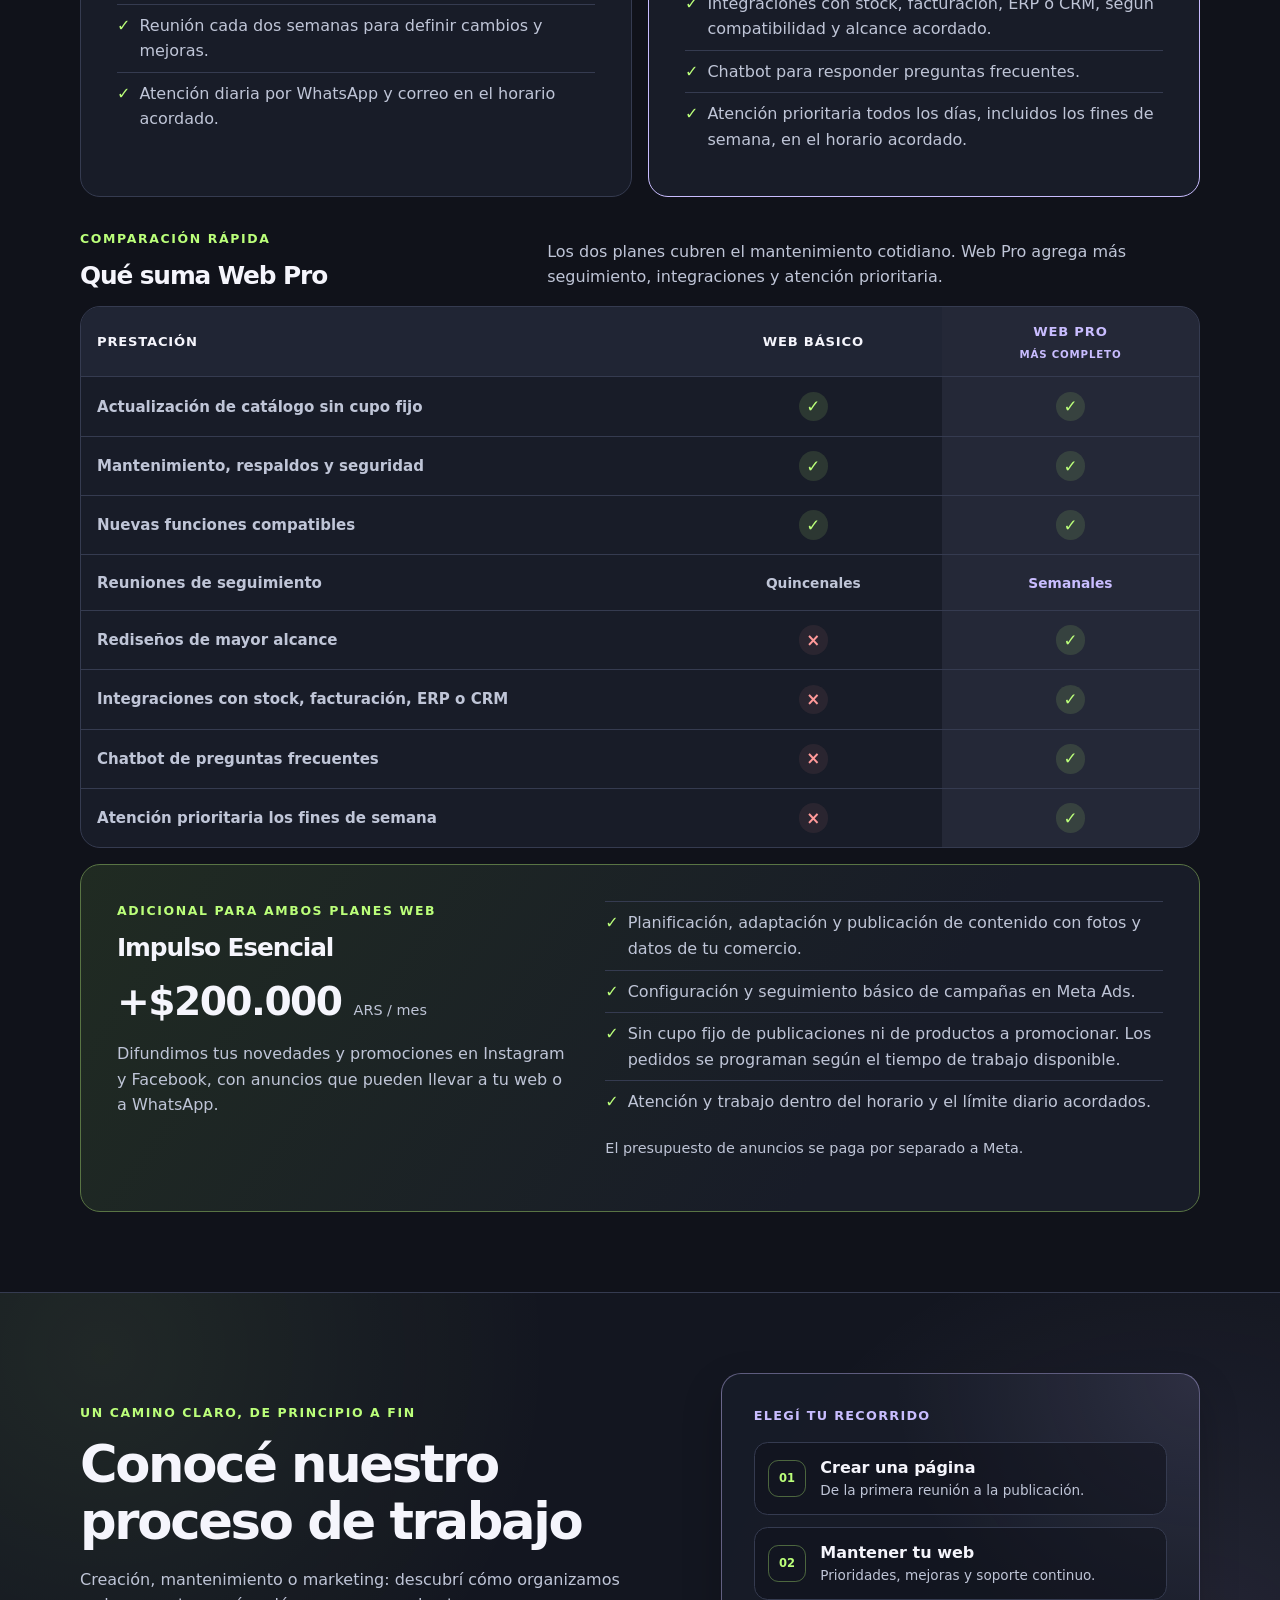
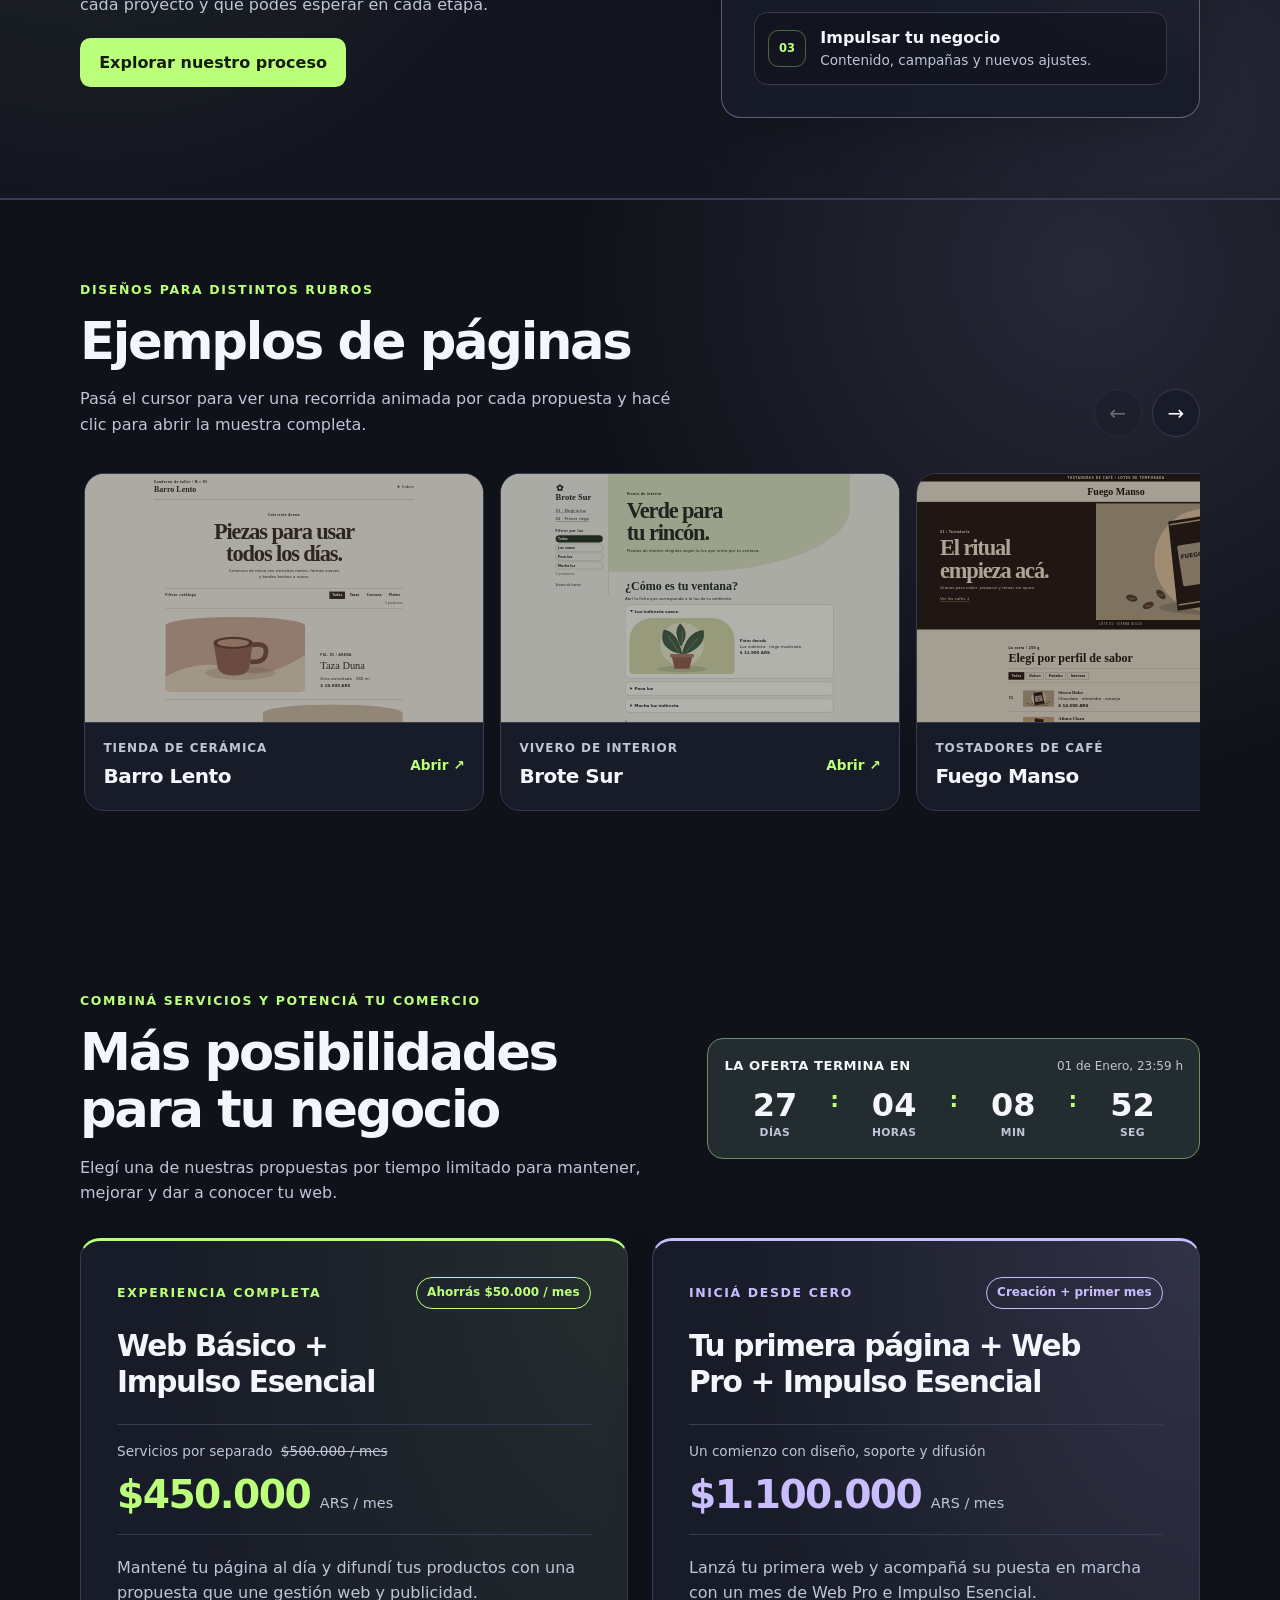
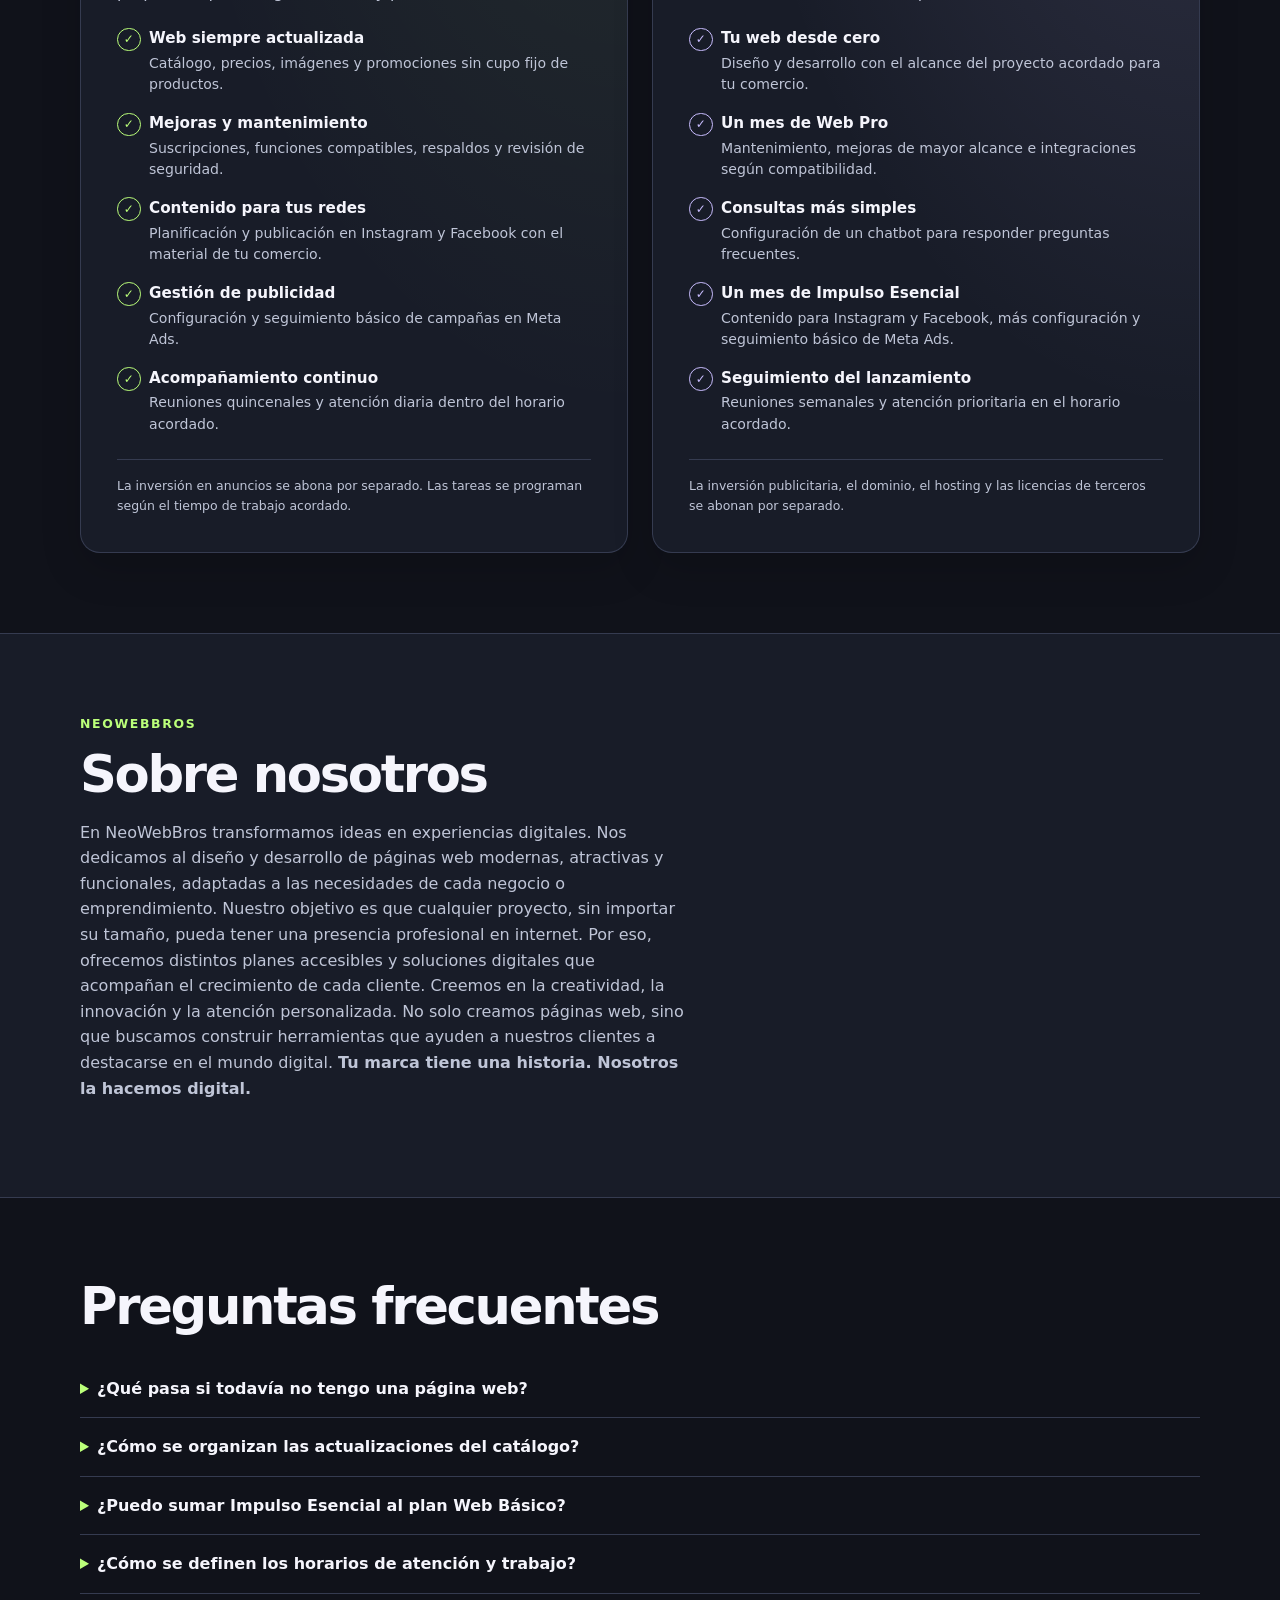
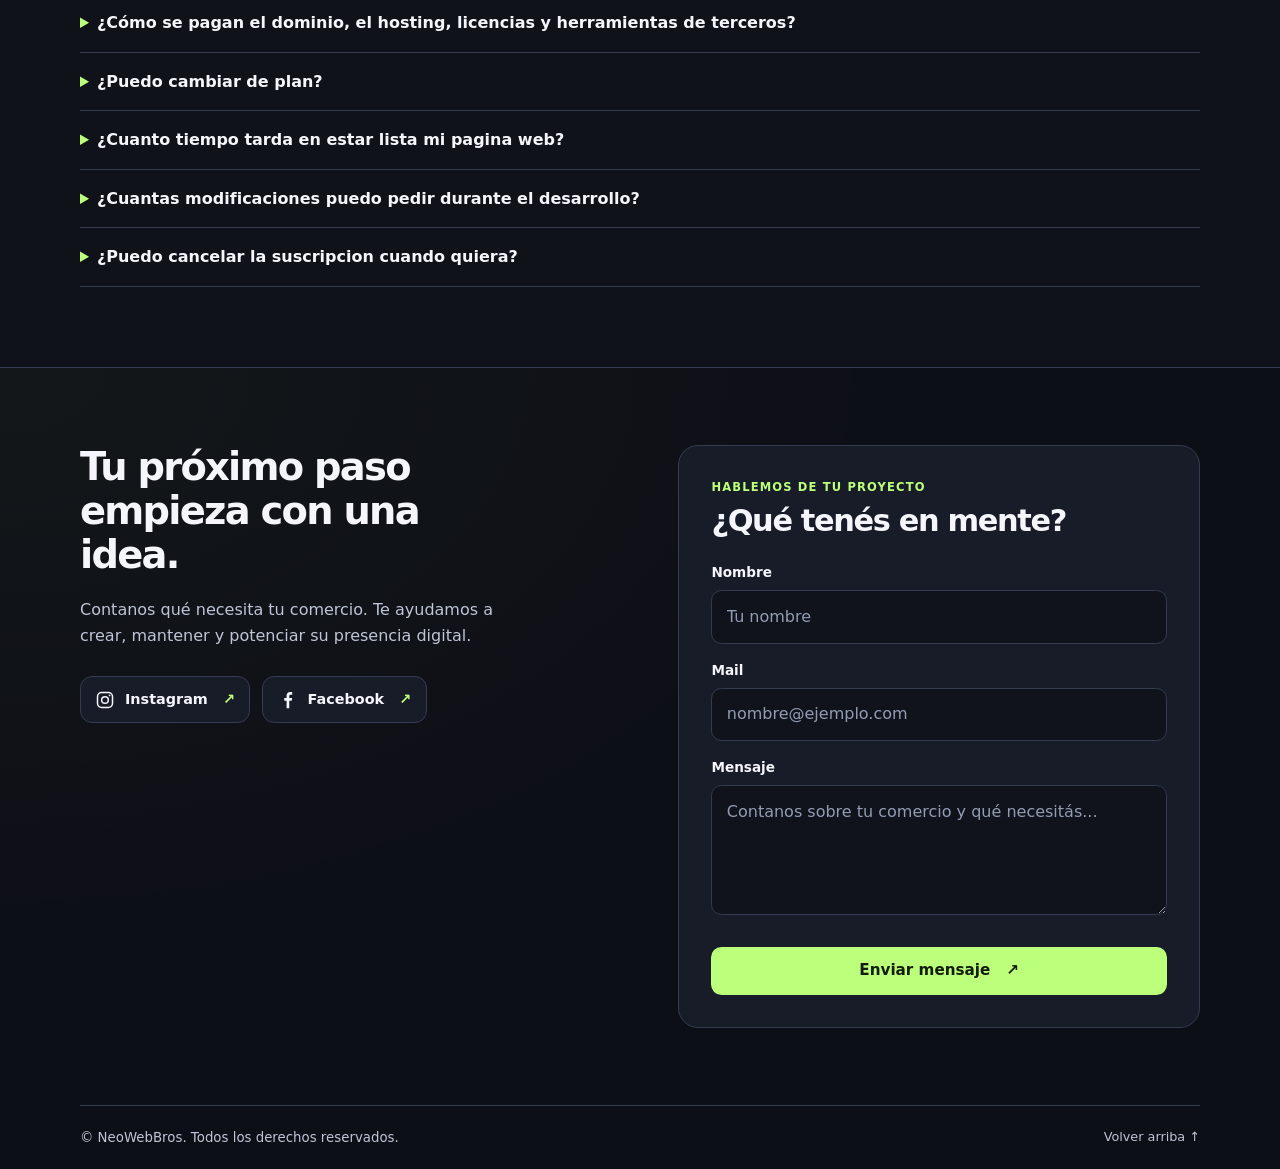
==== commit eb1841f9: "Merge pull request #9 from KrakeHyrde/develop muevo sección de "como trabajamos" a una pagina a part" ====
--- a/index.html
+++ b/index.html
@@ -271,117 +271,42 @@
           </div>
         </article>
       </section>
-      <section class="section process-section" id="proceso" aria-labelledby="titulo-proceso">
-        <div class="container">
-          <div class="process-heading">
-            <div>
-              <p class="eyebrow">Un camino claro, de principio a fin</p>
-              <h2 id="titulo-proceso">Así trabajamos</h2>
-            </div>
-            <div class="process-heading-side">
-              <p class="section-intro">
-                Elegí el servicio y conocé cada etapa. Nos reunimos, definimos prioridades y avanzamos con vos.
-              </p>
-              <a class="button button-secondary process-page-link" href="pages/proceso.html">Ver el proceso en otra página</a>
-            </div>
-          </div>
-
-          <div class="process-tabs" data-process-tabs>
-            <div class="process-tablist" role="tablist" aria-label="Procesos de trabajo">
-              <button class="process-tab is-active" id="tab-creacion" type="button" role="tab" aria-selected="true" aria-controls="panel-creacion" tabindex="0" data-process-tab="creacion">Crear una web</button>
-              <button class="process-tab" id="tab-mantenimiento" type="button" role="tab" aria-selected="false" aria-controls="panel-mantenimiento" tabindex="-1" data-process-tab="mantenimiento">Mantener una web</button>
-              <button class="process-tab" id="tab-marketing" type="button" role="tab" aria-selected="false" aria-controls="panel-marketing" tabindex="-1" data-process-tab="marketing">Hacer marketing</button>
-            </div>
-
-            <div class="process-panel" id="panel-creacion" role="tabpanel" aria-labelledby="tab-creacion" data-process-panel="creacion">
-              <div class="process-grid">
-                <article class="process-card">
-                  <span class="process-step" aria-hidden="true">01</span>
-                  <h3>Nos reunimos</h3>
-                  <p>Conocemos tu negocio, tus objetivos y las funciones que necesitás.</p>
-                </article>
-                <article class="process-card">
-                  <span class="process-step" aria-hidden="true">02</span>
-                  <h3>Diseñamos</h3>
-                  <p>Definimos la estructura, el estilo visual y el recorrido en cada pantalla.</p>
-                </article>
-                <article class="process-card">
-                  <span class="process-step" aria-hidden="true">03</span>
-                  <h3>Desarrollamos</h3>
-                  <p>Construimos una web rápida, adaptable y preparada para crecer.</p>
-                </article>
-                <article class="process-card">
-                  <span class="process-step" aria-hidden="true">04</span>
-                  <h3>Revisamos</h3>
-                  <p>Te mostramos el avance, probamos todo y aplicamos los ajustes acordados.</p>
-                </article>
-                <article class="process-card">
-                  <span class="process-step" aria-hidden="true">05</span>
-                  <h3>Publicamos</h3>
-                  <p>Dejamos el sitio online y listo para continuar con un plan mensual.</p>
-                </article>
-              </div>
-            </div>
-
-            <div class="process-panel" id="panel-mantenimiento" role="tabpanel" aria-labelledby="tab-mantenimiento" data-process-panel="mantenimiento" hidden>
-              <div class="process-grid">
-                <article class="process-card">
-                  <span class="process-step" aria-hidden="true">01</span>
-                  <h3>Priorizamos</h3>
-                  <p>En reuniones semanales o quincenales ordenamos cambios y mejoras.</p>
-                </article>
-                <article class="process-card">
-                  <span class="process-step" aria-hidden="true">02</span>
-                  <h3>Actualizamos</h3>
-                  <p>Renovamos productos, precios, imágenes, textos y promociones.</p>
-                </article>
-                <article class="process-card">
-                  <span class="process-step" aria-hidden="true">03</span>
-                  <h3>Mejoramos</h3>
-                  <p>Sumamos funciones y optimizamos la experiencia según tu plan.</p>
-                </article>
-                <article class="process-card">
-                  <span class="process-step" aria-hidden="true">04</span>
-                  <h3>Protegemos</h3>
-                  <p>Hacemos respaldos y revisamos accesos, seguridad y compatibilidad.</p>
-                </article>
-                <article class="process-card">
-                  <span class="process-step" aria-hidden="true">05</span>
-                  <h3>Acompañamos</h3>
-                  <p>Probamos cada cambio y atendemos tus consultas por WhatsApp o correo.</p>
-                </article>
-              </div>
-            </div>
-
-            <div class="process-panel" id="panel-marketing" role="tabpanel" aria-labelledby="tab-marketing" data-process-panel="marketing" hidden>
-              <div class="process-grid">
-                <article class="process-card">
-                  <span class="process-step" aria-hidden="true">01</span>
-                  <h3>Planificamos</h3>
-                  <p>Definimos qué querés comunicar, a quién y con qué objetivo.</p>
-                </article>
-                <article class="process-card">
-                  <span class="process-step" aria-hidden="true">02</span>
-                  <h3>Preparamos</h3>
-                  <p>Adaptamos las fotos, promociones y datos que nos compartís.</p>
-                </article>
-                <article class="process-card">
-                  <span class="process-step" aria-hidden="true">03</span>
-                  <h3>Publicamos</h3>
-                  <p>Organizamos y difundimos contenido en Instagram y Facebook.</p>
-                </article>
-                <article class="process-card">
-                  <span class="process-step" aria-hidden="true">04</span>
-                  <h3>Impulsamos</h3>
-                  <p>Configuramos anuncios en Meta para llevar personas a tu web o WhatsApp.</p>
-                </article>
-                <article class="process-card">
-                  <span class="process-step" aria-hidden="true">05</span>
-                  <h3>Ajustamos</h3>
-                  <p>Seguimos las campañas y aplicamos mejoras en cada nueva etapa.</p>
-                </article>
-              </div>
-            </div>
+      <section class="section process-section process-invite-section" id="proceso" aria-labelledby="titulo-proceso">
+        <div class="container process-invite-layout">
+          <div class="process-invite-copy">
+            <p class="eyebrow">Un camino claro, de principio a fin</p>
+            <h2 id="titulo-proceso">Conocé nuestro proceso de trabajo</h2>
+            <p class="section-intro">
+              Creación, mantenimiento o marketing: descubrí cómo organizamos cada proyecto y qué podés esperar en cada etapa.
+            </p>
+            <a class="button process-invite-button" href="pages/proceso.html">Explorar nuestro proceso</a>
+          </div>
+
+          <div class="process-invite-preview" aria-label="Servicios explicados en la página de proceso">
+            <p class="process-invite-label">Elegí tu recorrido</p>
+            <ul class="process-invite-list">
+              <li>
+                <span aria-hidden="true">01</span>
+                <div>
+                  <strong>Crear una página</strong>
+                  <small>De la primera reunión a la publicación.</small>
+                </div>
+              </li>
+              <li>
+                <span aria-hidden="true">02</span>
+                <div>
+                  <strong>Mantener tu web</strong>
+                  <small>Prioridades, mejoras y soporte continuo.</small>
+                </div>
+              </li>
+              <li>
+                <span aria-hidden="true">03</span>
+                <div>
+                  <strong>Impulsar tu negocio</strong>
+                  <small>Contenido, campañas y nuevos ajustes.</small>
+                </div>
+              </li>
+            </ul>
           </div>
         </div>
       </section>
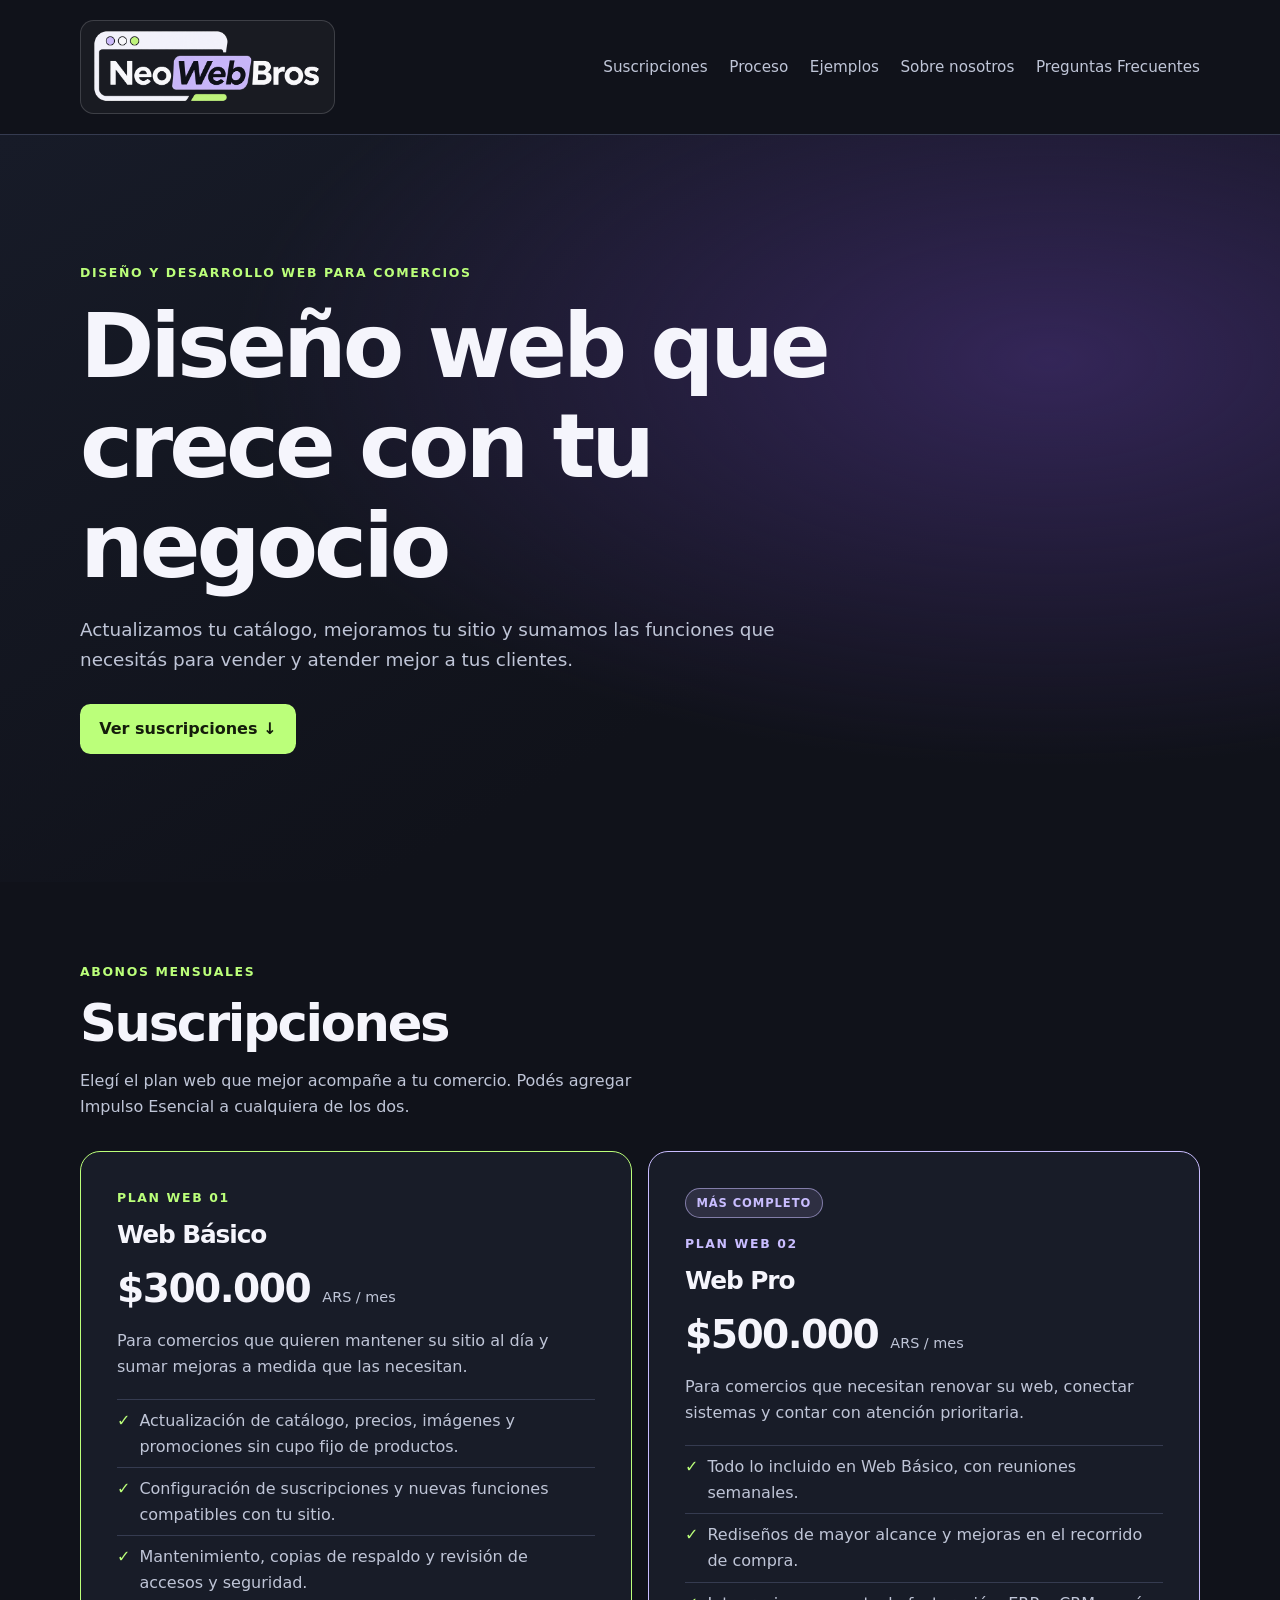
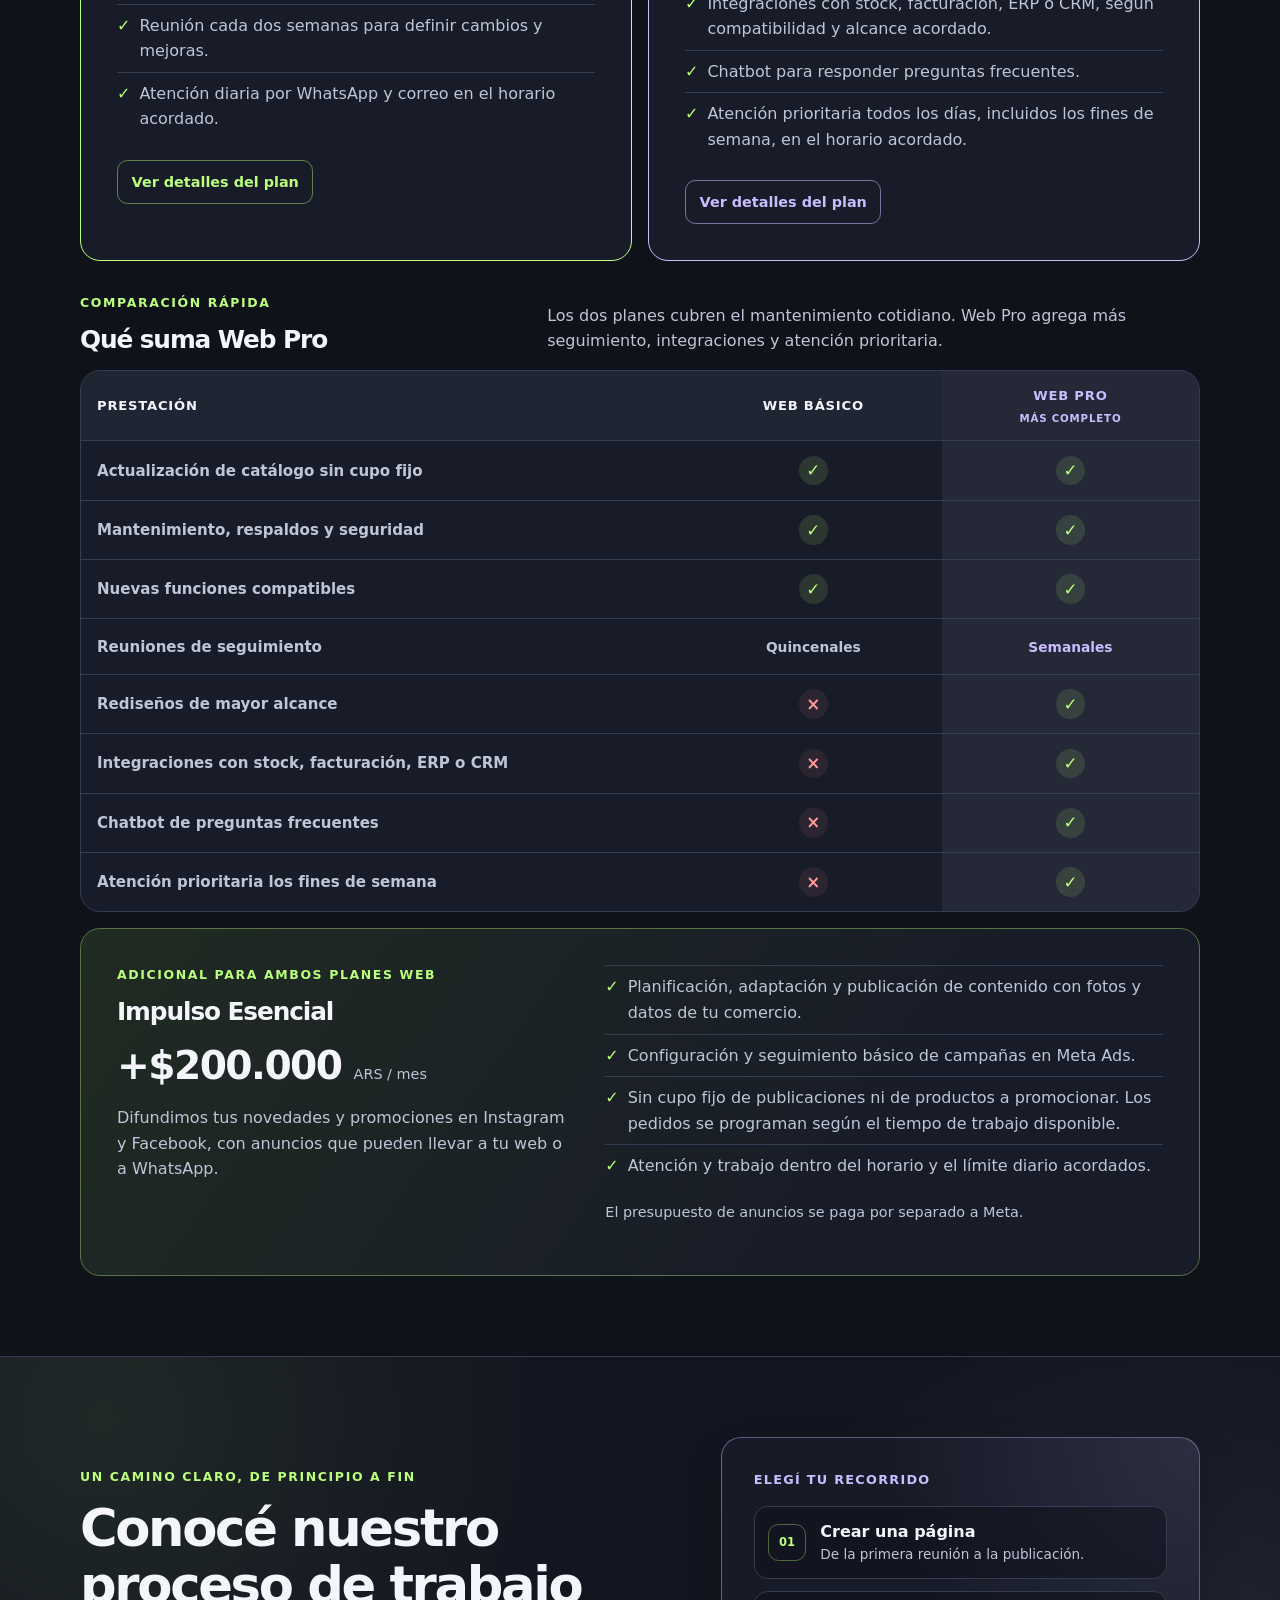
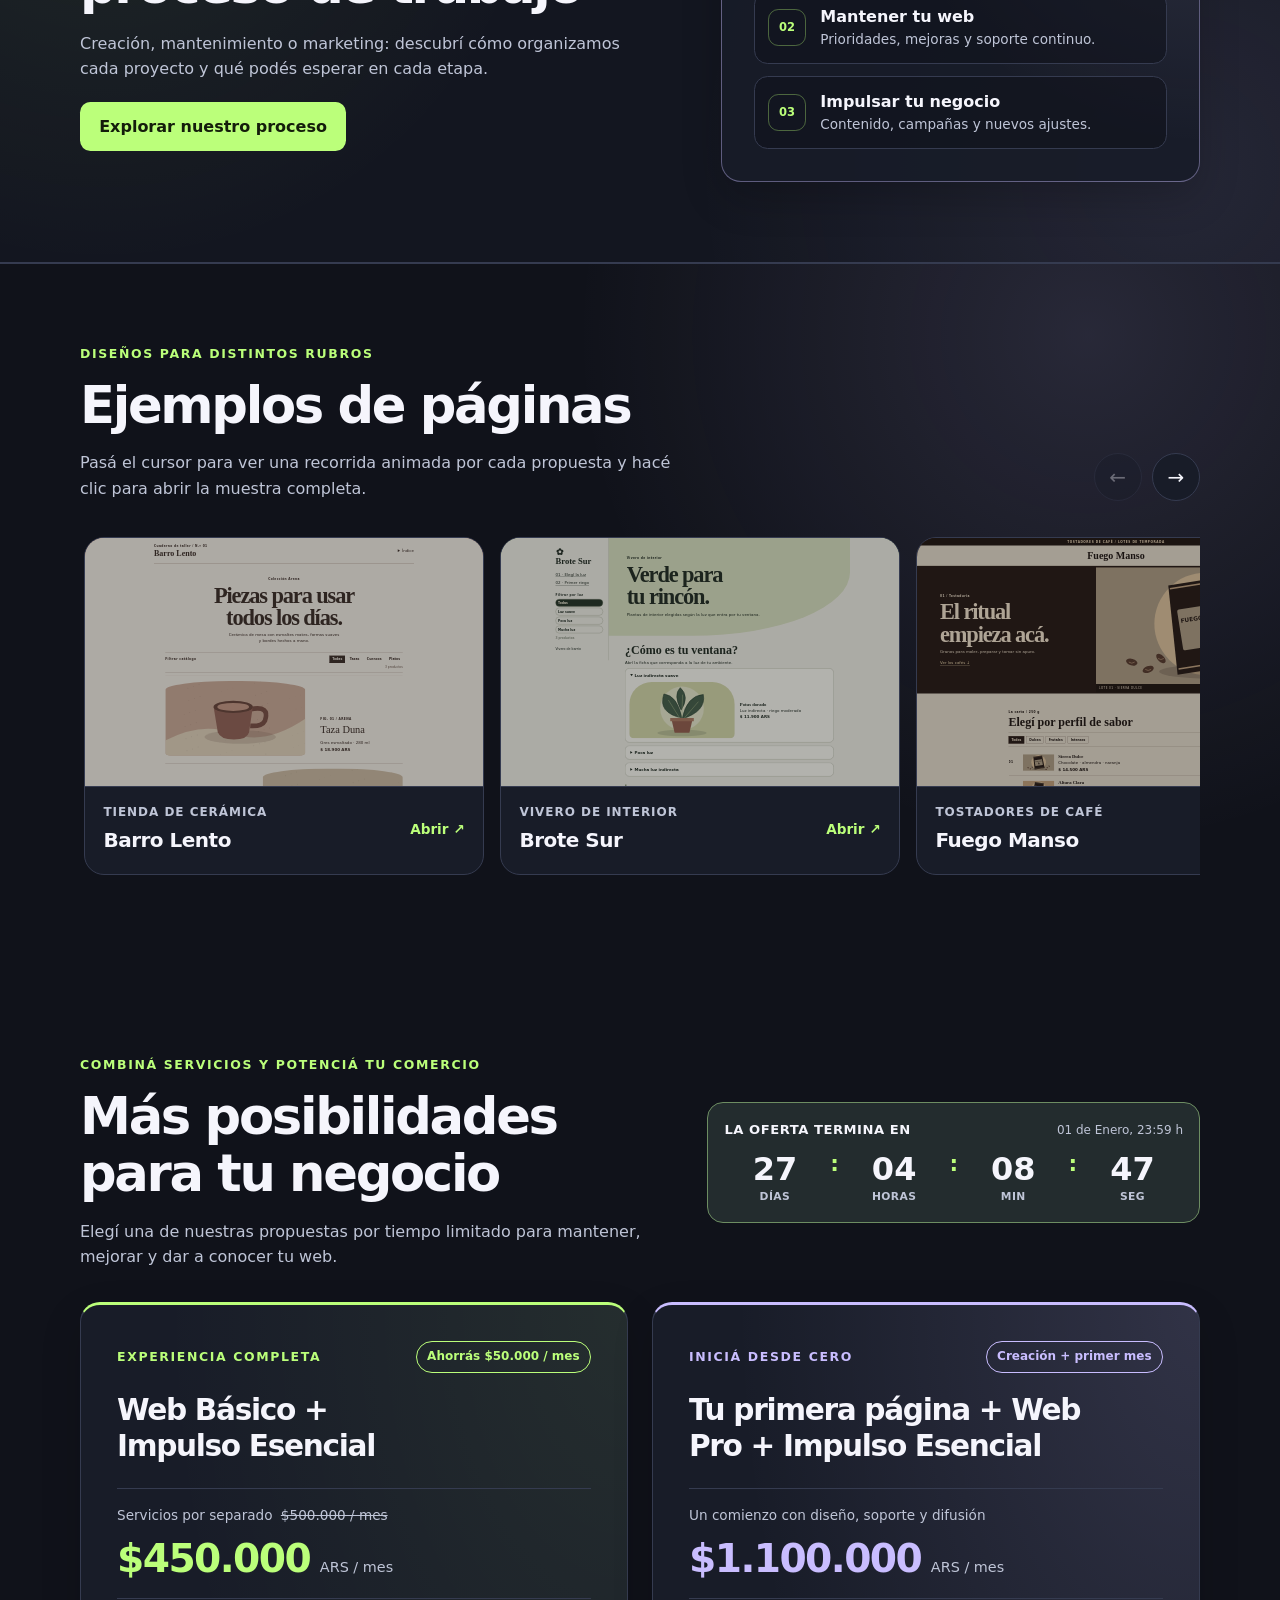
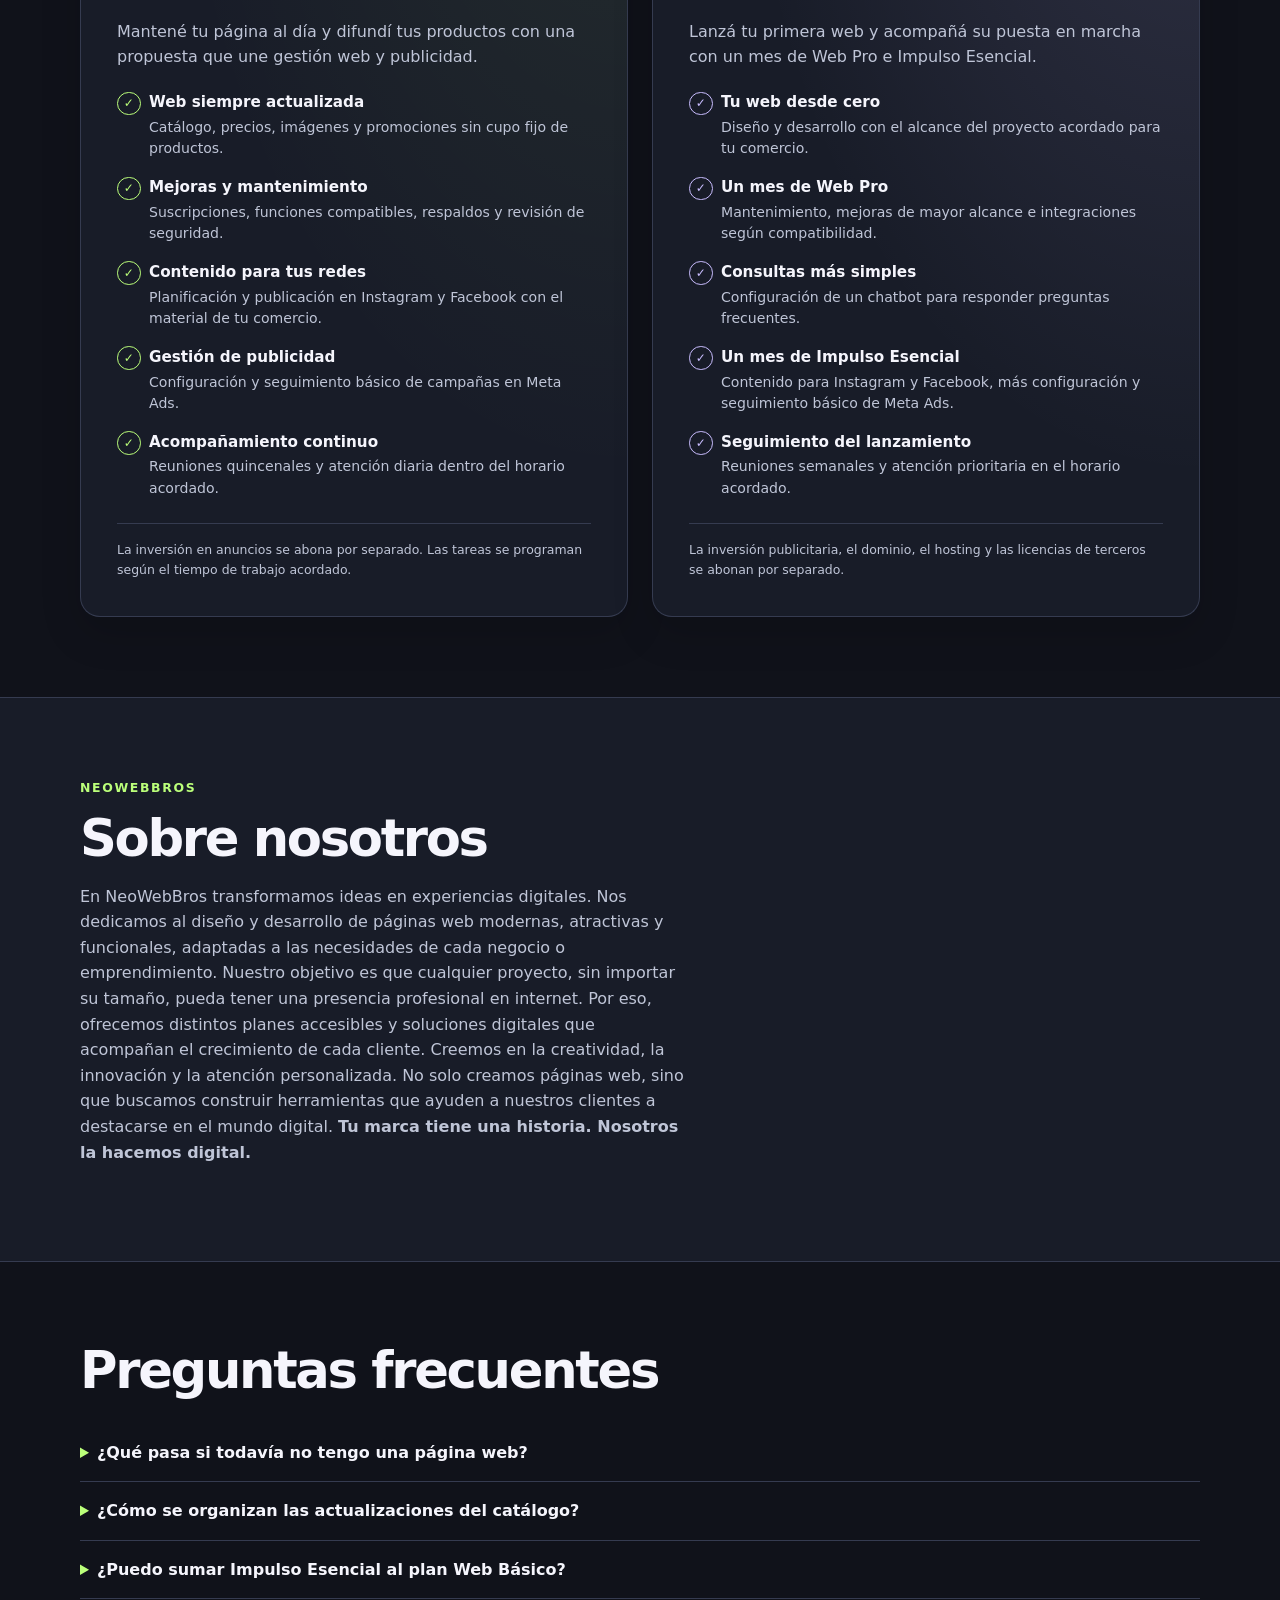
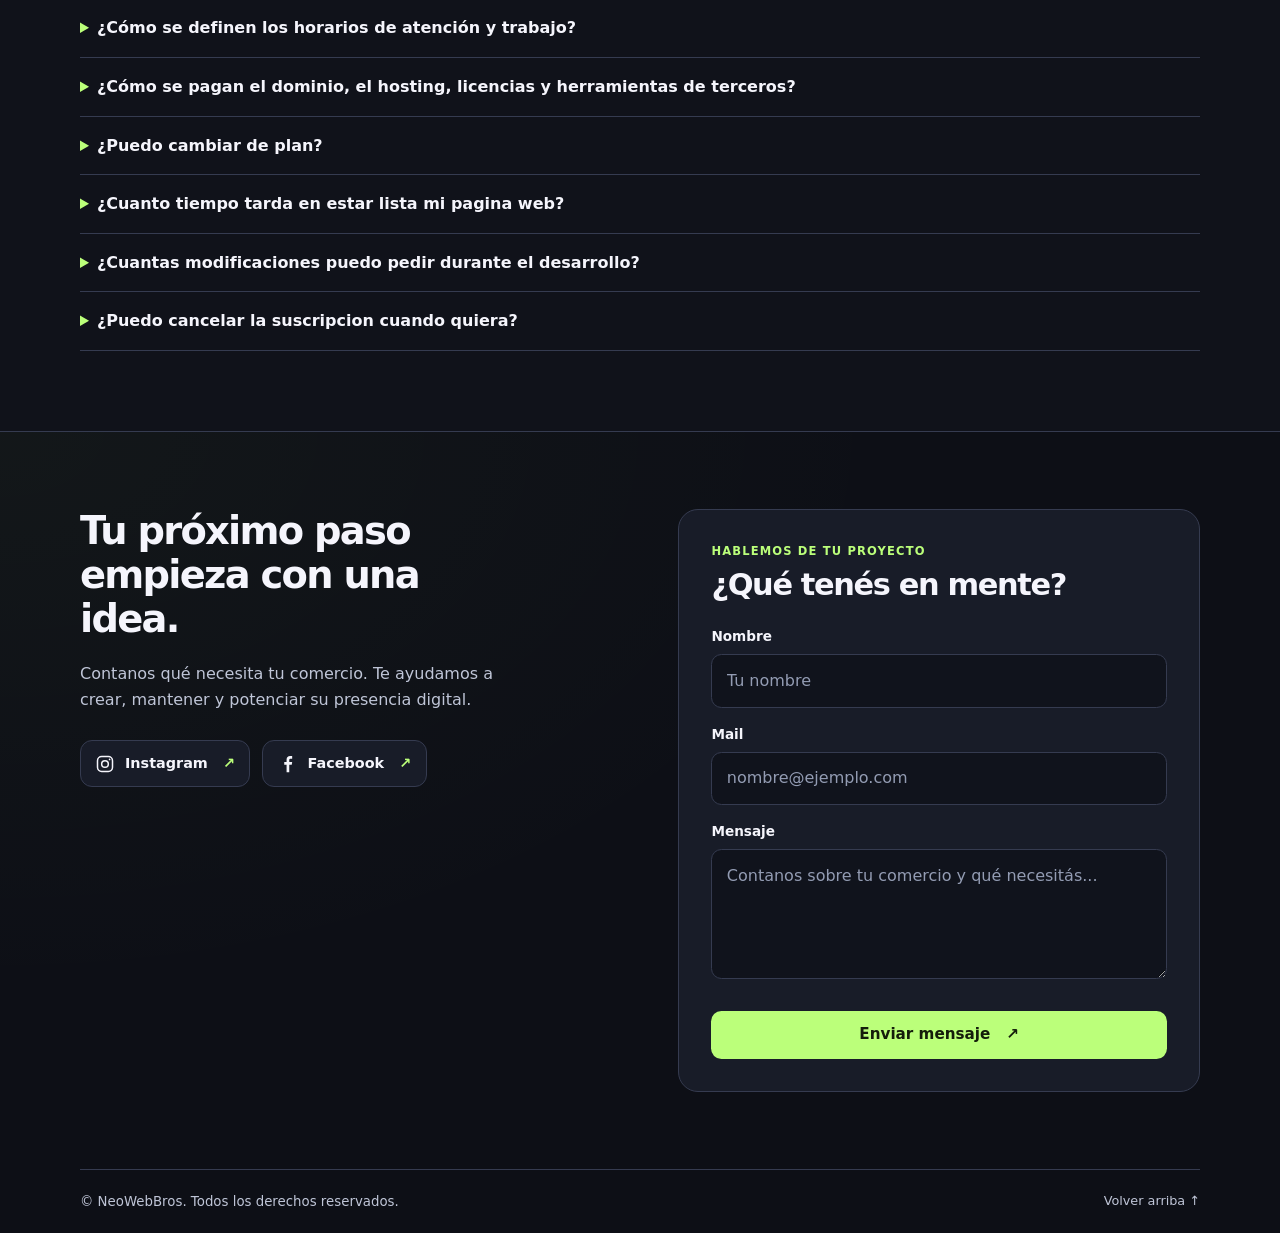
==== commit 54d0d0e5: "agrego pop up de planes y agrego imagenes a la sección de proceso" ====
--- a/index.html
+++ b/index.html
@@ -150,7 +150,14 @@
         Podés agregar Impulso Esencial a cualquiera de los dos.
       </p>
         <div class="plan-grid">
-          <article class="card">
+          <article
+            class="card plan-card"
+            role="button"
+            tabindex="0"
+            aria-haspopup="dialog"
+            aria-controls="plan-basic-dialog"
+            data-plan-dialog="plan-basic-dialog"
+          >
             <p class="eyebrow">Plan web 01</p>
             <h3>Web Básico</h3>
             <p class="price">$300.000 <small>ARS / mes</small></p>
@@ -165,8 +172,16 @@
               <li>Reunión cada dos semanas para definir cambios y mejoras.</li>
               <li>Atención diaria por WhatsApp y correo en el horario acordado.</li>
             </ul>
+            <span class="plan-card-action" aria-hidden="true">Ver detalles del plan</span>
           </article>
-          <article class="card card-pro">
+          <article
+            class="card card-pro plan-card"
+            role="button"
+            tabindex="0"
+            aria-haspopup="dialog"
+            aria-controls="plan-pro-dialog"
+            data-plan-dialog="plan-pro-dialog"
+          >
             <span class="plan-recommendation">Más completo</span>
             <p class="eyebrow">Plan web 02</p>
             <h3>Web Pro</h3>
@@ -182,8 +197,109 @@
               <li>Chatbot para responder preguntas frecuentes.</li>
               <li>Atención prioritaria todos los días, incluidos los fines de semana, en el horario acordado.</li>
             </ul>
+            <span class="plan-card-action" aria-hidden="true">Ver detalles del plan</span>
           </article>
         </div>
+
+        <dialog class="plan-dialog" id="plan-basic-dialog" aria-labelledby="plan-basic-title" aria-describedby="plan-basic-summary">
+          <div class="plan-dialog-content">
+            <header class="plan-dialog-header">
+              <div>
+                <p class="eyebrow">Plan web 01</p>
+                <h2 id="plan-basic-title">Web Básico</h2>
+              </div>
+              <form method="dialog">
+                <button class="plan-dialog-close" type="submit" aria-label="Cerrar detalles de Web Básico">×</button>
+              </form>
+            </header>
+
+            <div class="plan-dialog-price">
+              <p class="price">$300.000 <small>ARS / mes</small></p>
+              <p id="plan-basic-summary">Una base de mantenimiento continuo para que tu sitio se mantenga actualizado, seguro y preparado para crecer.</p>
+            </div>
+
+            <div class="plan-dialog-grid">
+              <section aria-labelledby="plan-basic-ideal">
+                <h3 id="plan-basic-ideal">Ideal para</h3>
+                <p>Comercios que ya tienen una web y necesitan delegar las actualizaciones frecuentes sin contratar cada cambio por separado.</p>
+              </section>
+              <section aria-labelledby="plan-basic-workflow">
+                <h3 id="plan-basic-workflow">Cómo trabajamos</h3>
+                <p>Nos reunimos cada dos semanas, definimos prioridades y programamos las tareas según el tiempo de trabajo disponible.</p>
+              </section>
+            </div>
+
+            <section class="plan-dialog-includes" aria-labelledby="plan-basic-includes">
+              <h3 id="plan-basic-includes">Qué incluye</h3>
+              <ul>
+                <li>Actualización de productos, precios, imágenes, textos y promociones.</li>
+                <li>Configuración de funciones y suscripciones compatibles con tu sitio.</li>
+                <li>Mantenimiento técnico, copias de respaldo y revisión de seguridad.</li>
+                <li>Atención por WhatsApp y correo dentro del horario acordado.</li>
+              </ul>
+            </section>
+
+            <p class="plan-dialog-note"><strong>Importante:</strong> los servicios, licencias o herramientas de terceros se cotizan por separado cuando el proyecto los requiere.</p>
+
+            <div class="plan-dialog-actions">
+              <a class="button" href="#contacto" data-plan-contact>Quiero consultar por Web Básico</a>
+              <form method="dialog">
+                <button class="button button-secondary" type="submit">Seguir comparando</button>
+              </form>
+            </div>
+          </div>
+        </dialog>
+
+        <dialog class="plan-dialog plan-dialog-pro" id="plan-pro-dialog" aria-labelledby="plan-pro-title" aria-describedby="plan-pro-summary">
+          <div class="plan-dialog-content">
+            <header class="plan-dialog-header">
+              <div>
+                <p class="eyebrow">Plan web 02 · Más completo</p>
+                <h2 id="plan-pro-title">Web Pro</h2>
+              </div>
+              <form method="dialog">
+                <button class="plan-dialog-close" type="submit" aria-label="Cerrar detalles de Web Pro">×</button>
+              </form>
+            </header>
+
+            <div class="plan-dialog-price">
+              <p class="price">$500.000 <small>ARS / mes</small></p>
+              <p id="plan-pro-summary">Más seguimiento, mejoras de mayor alcance e integraciones para comercios con necesidades digitales más activas.</p>
+            </div>
+
+            <div class="plan-dialog-grid">
+              <section aria-labelledby="plan-pro-ideal">
+                <h3 id="plan-pro-ideal">Ideal para</h3>
+                <p>Comercios que necesitan evolucionar su experiencia de compra, conectar sistemas y resolver cambios con prioridad.</p>
+              </section>
+              <section aria-labelledby="plan-pro-workflow">
+                <h3 id="plan-pro-workflow">Cómo trabajamos</h3>
+                <p>Revisamos avances cada semana, acordamos el próximo bloque de trabajo y damos prioridad a las consultas del plan.</p>
+              </section>
+            </div>
+
+            <section class="plan-dialog-includes" aria-labelledby="plan-pro-includes">
+              <h3 id="plan-pro-includes">Qué incluye</h3>
+              <ul>
+                <li>Todo lo incluido en Web Básico, con seguimiento semanal.</li>
+                <li>Rediseños y optimizaciones del recorrido de compra.</li>
+                <li>Integraciones con stock, facturación, ERP o CRM según compatibilidad.</li>
+                <li>Configuración de un chatbot para consultas frecuentes.</li>
+                <li>Atención prioritaria, incluidos los fines de semana, en el horario acordado.</li>
+              </ul>
+            </section>
+
+            <p class="plan-dialog-note"><strong>Importante:</strong> cada integración se evalúa antes de comenzar. Las licencias y servicios de terceros se cotizan por separado.</p>
+
+            <div class="plan-dialog-actions">
+              <a class="button" href="#contacto" data-plan-contact>Quiero consultar por Web Pro</a>
+              <form method="dialog">
+                <button class="button button-secondary" type="submit">Seguir comparando</button>
+              </form>
+            </div>
+          </div>
+        </dialog>
+
         <section class="plan-comparison" aria-labelledby="titulo-comparacion">
           <div class="comparison-heading">
             <div>
--- a/css/main.css
+++ b/css/main.css
@@ -25,6 +25,10 @@
   line-height: 1.6;
 }
 
+body.has-open-plan-dialog {
+  overflow: hidden;
+}
+
 a {
   color: inherit;
 }
@@ -350,6 +354,9 @@
 
 .process-card {
   position: relative;
+  display: grid;
+  grid-template-columns: 1fr;
+  align-content: start;
   min-width: 0;
   padding: 1.25rem;
   overflow: hidden;
@@ -357,6 +364,20 @@
   border-radius: 1rem;
   background: linear-gradient(150deg, rgba(255, 255, 255, .035), transparent 62%), var(--surface);
   box-shadow: 0 .8rem 2rem rgba(0, 0, 0, .13);
+}
+
+.process-card-visual {
+  margin: -1.25rem -1.25rem 1rem;
+  overflow: hidden;
+  border-bottom: 1px solid var(--border);
+  background: #10121a;
+}
+
+.process-card-visual img {
+  display: block;
+  width: 100%;
+  aspect-ratio: 4 / 3;
+  object-fit: cover;
 }
 
 .process-step {
@@ -396,15 +417,37 @@
   .process-grid {
     grid-template-columns: repeat(2, minmax(0, 1fr));
   }
+
+  .process-card {
+    grid-template-columns: minmax(7rem, .42fr) minmax(0, 1fr);
+    column-gap: 1rem;
+    align-items: center;
+  }
+
+  .process-card-visual {
+    grid-column: 1;
+    grid-row: 1 / span 3;
+    margin: -1.25rem 0 -1.25rem -1.25rem;
+    border-right: 1px solid var(--border);
+    border-bottom: 0;
+  }
+
+  .process-card-visual img {
+    height: 100%;
+    min-height: 10.5rem;
+    aspect-ratio: auto;
+  }
+
+  .process-step,
+  .process-card h3,
+  .process-card p {
+    grid-column: 2;
+  }
 }
 
 @media (min-width: 68rem) {
-  .process-grid {
-    grid-template-columns: repeat(5, minmax(0, 1fr));
-  }
-
   .process-card {
-    min-height: 15.5rem;
+    min-height: 12.5rem;
   }
 }
 
@@ -467,9 +510,261 @@
   background: var(--surface);
 }
 
+.plan-card {
+  position: relative;
+  border-color: var(--accent);
+  transition: border-color .2s ease, box-shadow .2s ease, transform .2s ease;
+}
+
+.plan-card:hover,
+.plan-card:focus-visible {
+  border-color: var(--accent);
+  box-shadow: 0 1.25rem 3rem rgba(187, 255, 122, .3);
+  transform: translateY(-.35rem);
+  cursor: pointer;
+}
+
 .card-pro {
   position: relative;
   border-color: var(--lavender);
+}
+
+.card-pro:hover,
+.card-pro:focus-visible {
+  border-color: var(--lavender);
+  box-shadow: 0 1.25rem 3rem rgba(201, 189, 255, .3);
+  transform: translateY(-.35rem);
+  cursor: pointer;
+}
+
+.plan-card-action {
+  display: inline-flex;
+  align-items: center;
+  min-height: 2.75rem;
+  margin-top: 1.25rem;
+  padding: .55rem .85rem;
+  border: 1px solid rgba(187, 255, 122, .45);
+  border-radius: .65rem;
+  color: var(--accent);
+  font-size: .9rem;
+  font-weight: 800;
+}
+
+.card-pro .plan-card-action {
+  border-color: rgba(201, 189, 255, .55);
+  color: var(--lavender);
+}
+
+.plan-dialog {
+  width: min(50rem, calc(100% - 2rem));
+  max-height: calc(100dvh - 2rem);
+  padding: 0;
+  overflow: hidden;
+  border: 1px solid rgba(187, 255, 122, .55);
+  border-radius: var(--radius);
+  background: var(--surface);
+  color: var(--text);
+  box-shadow: 0 2rem 6rem rgba(0, 0, 0, .65);
+}
+
+.plan-dialog-pro {
+  border-color: rgba(201, 189, 255, .65);
+}
+
+.plan-dialog::backdrop {
+  background: rgba(5, 7, 13, .84);
+  backdrop-filter: blur(4px);
+}
+
+.plan-dialog-content {
+  max-height: calc(100dvh - 2rem);
+  padding: clamp(1.25rem, 4vw, 2rem);
+  overflow-y: auto;
+  overscroll-behavior: contain;
+}
+
+.plan-dialog-header {
+  display: flex;
+  align-items: flex-start;
+  justify-content: space-between;
+  gap: 1rem;
+}
+
+.plan-dialog-header .eyebrow {
+  margin-bottom: .45rem;
+}
+
+.plan-dialog-pro .eyebrow {
+  color: var(--lavender);
+}
+
+.plan-dialog-header h2 {
+  font-size: clamp(2rem, 5vw, 3rem);
+}
+
+.plan-dialog-header form,
+.plan-dialog-actions form {
+  margin: 0;
+}
+
+.plan-dialog-close {
+  display: grid;
+  flex: 0 0 auto;
+  place-items: center;
+  width: 2.75rem;
+  height: 2.75rem;
+  padding: 0;
+  border: 1px solid var(--border);
+  border-radius: 50%;
+  background: transparent;
+  color: var(--text);
+  font: 400 1.65rem/1 system-ui, sans-serif;
+  cursor: pointer;
+}
+
+.plan-dialog-close:hover {
+  border-color: var(--accent);
+  color: var(--accent);
+}
+
+.plan-dialog-pro .plan-dialog-close:hover {
+  border-color: var(--lavender);
+  color: var(--lavender);
+}
+
+.plan-dialog-price {
+  margin-top: 1.5rem;
+  padding: 1rem 1.25rem;
+  border: 1px solid rgba(187, 255, 122, .28);
+  border-radius: 1rem;
+  background: rgba(187, 255, 122, .06);
+}
+
+.plan-dialog-pro .plan-dialog-price {
+  border-color: rgba(201, 189, 255, .32);
+  background: rgba(201, 189, 255, .07);
+}
+
+.plan-dialog-price .price {
+  margin: 0;
+}
+
+.plan-dialog-price > p:last-child {
+  margin: .55rem 0 0;
+  color: var(--muted);
+}
+
+.plan-dialog-grid {
+  display: grid;
+  grid-template-columns: repeat(2, minmax(0, 1fr));
+  gap: 1rem;
+  margin-top: 1rem;
+}
+
+.plan-dialog-grid section,
+.plan-dialog-includes {
+  padding: 1rem 1.15rem;
+  border: 1px solid var(--border);
+  border-radius: 1rem;
+  background: rgba(255, 255, 255, .025);
+}
+
+.plan-dialog-grid h3,
+.plan-dialog-includes h3 {
+  font-size: 1.05rem;
+  letter-spacing: -.02em;
+}
+
+.plan-dialog-grid p {
+  margin: .5rem 0 0;
+  color: var(--muted);
+}
+
+.plan-dialog-includes {
+  margin-top: 1rem;
+}
+
+.plan-dialog-includes ul {
+  display: grid;
+  grid-template-columns: repeat(2, minmax(0, 1fr));
+  gap: .65rem 1.5rem;
+  margin: .9rem 0 0;
+  padding: 0;
+  list-style: none;
+}
+
+.plan-dialog-includes li {
+  position: relative;
+  padding-left: 1.35rem;
+  color: var(--muted);
+}
+
+.plan-dialog-includes li::before {
+  position: absolute;
+  top: 0;
+  left: 0;
+  color: var(--accent);
+  content: "✓";
+  font-weight: 900;
+}
+
+.plan-dialog-pro .plan-dialog-includes li::before {
+  color: var(--lavender);
+}
+
+.plan-dialog-note {
+  margin: 1rem 0 0;
+  color: var(--muted);
+  font-size: .9rem;
+}
+
+.plan-dialog-actions {
+  display: flex;
+  align-items: center;
+  flex-wrap: wrap;
+  gap: .75rem;
+  margin-top: 1.5rem;
+}
+
+.plan-dialog-actions .button {
+  min-height: 3rem;
+  margin: 0;
+  border: 0;
+  font: 800 .95rem/1.3 system-ui, sans-serif;
+  cursor: pointer;
+}
+
+.plan-dialog-actions .button-secondary {
+  border: 1px solid rgba(187, 255, 122, .55);
+}
+
+.plan-dialog-pro .plan-dialog-actions > .button {
+  background: var(--lavender);
+  color: #181426;
+}
+
+.plan-dialog-pro .plan-dialog-actions > .button:hover {
+  background: #ded6ff;
+}
+
+@media (max-width: 38rem) {
+  .plan-dialog-grid,
+  .plan-dialog-includes ul {
+    grid-template-columns: 1fr;
+  }
+
+  .plan-dialog-actions,
+  .plan-dialog-actions form,
+  .plan-dialog-actions .button {
+    width: 100%;
+  }
+
+  .plan-dialog-actions .button {
+    display: inline-flex;
+    align-items: center;
+    justify-content: center;
+    text-align: center;
+  }
 }
 
 .card-pro .eyebrow {
